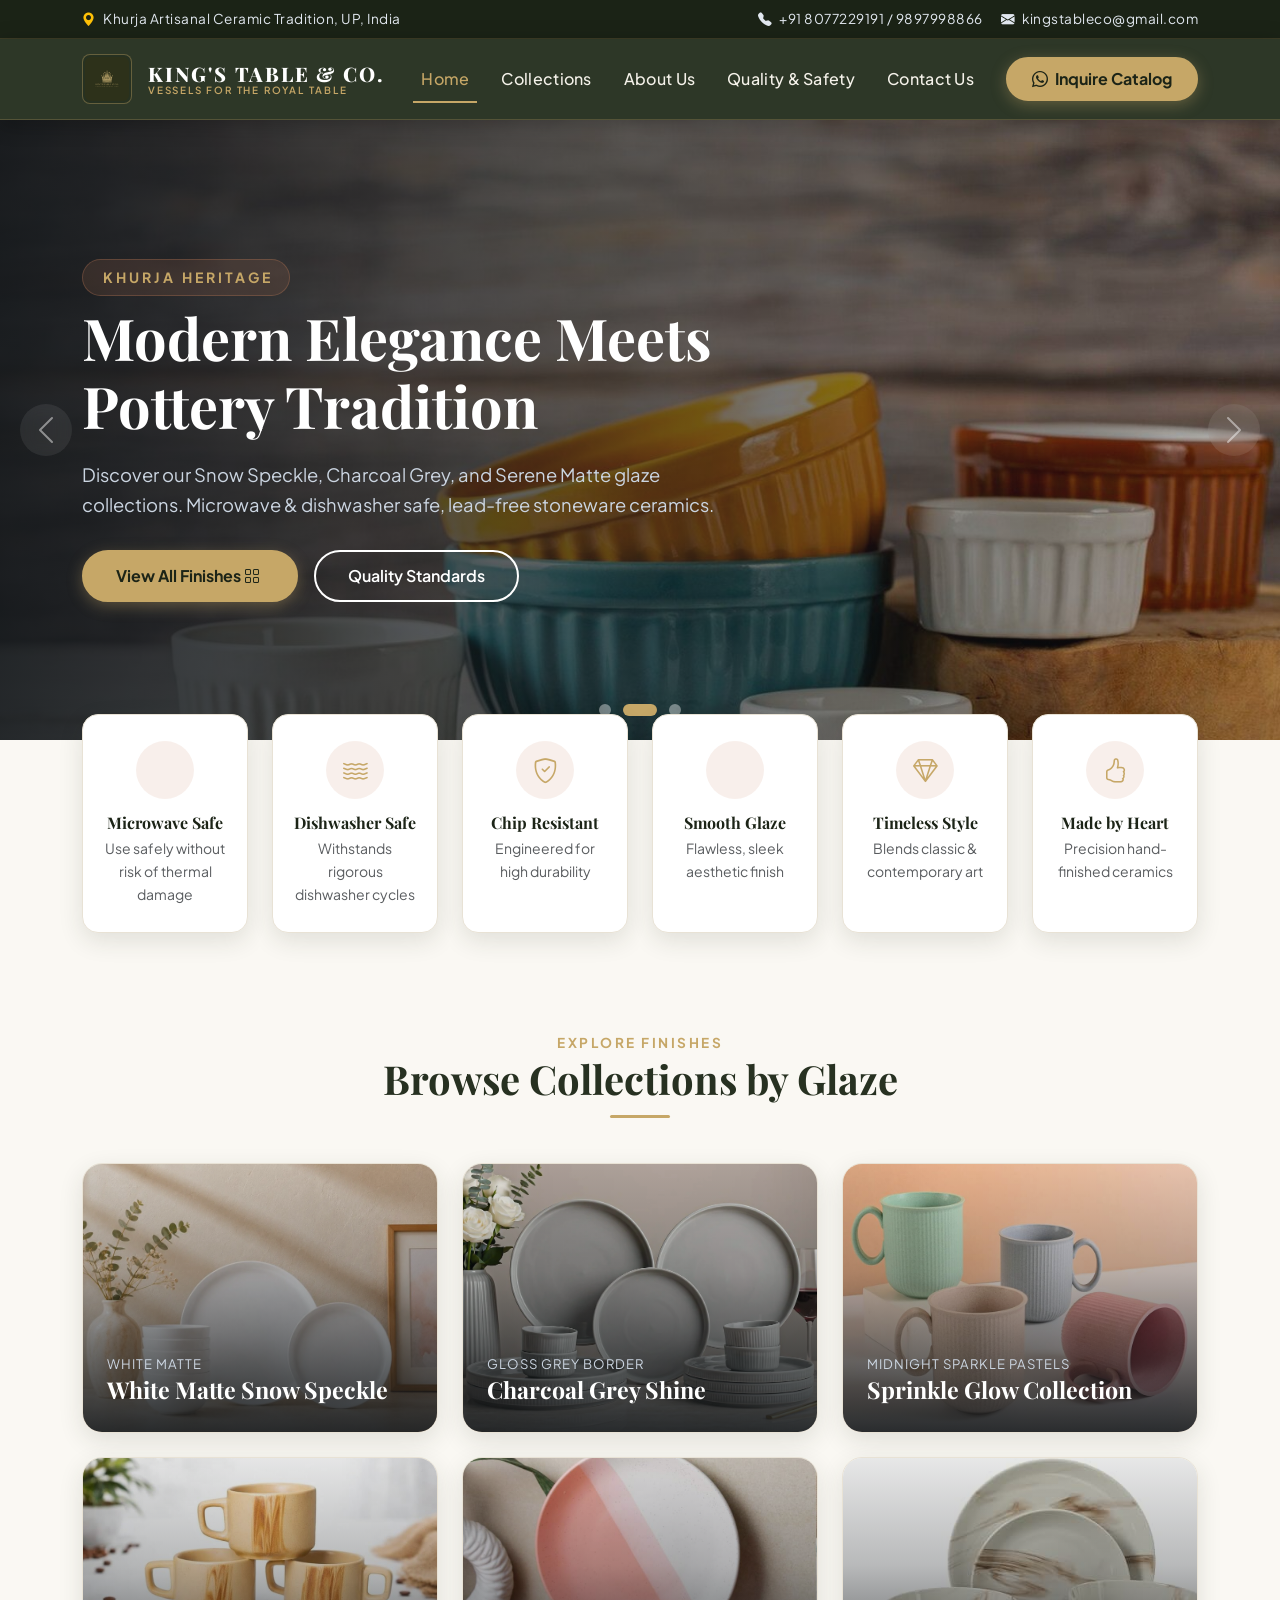
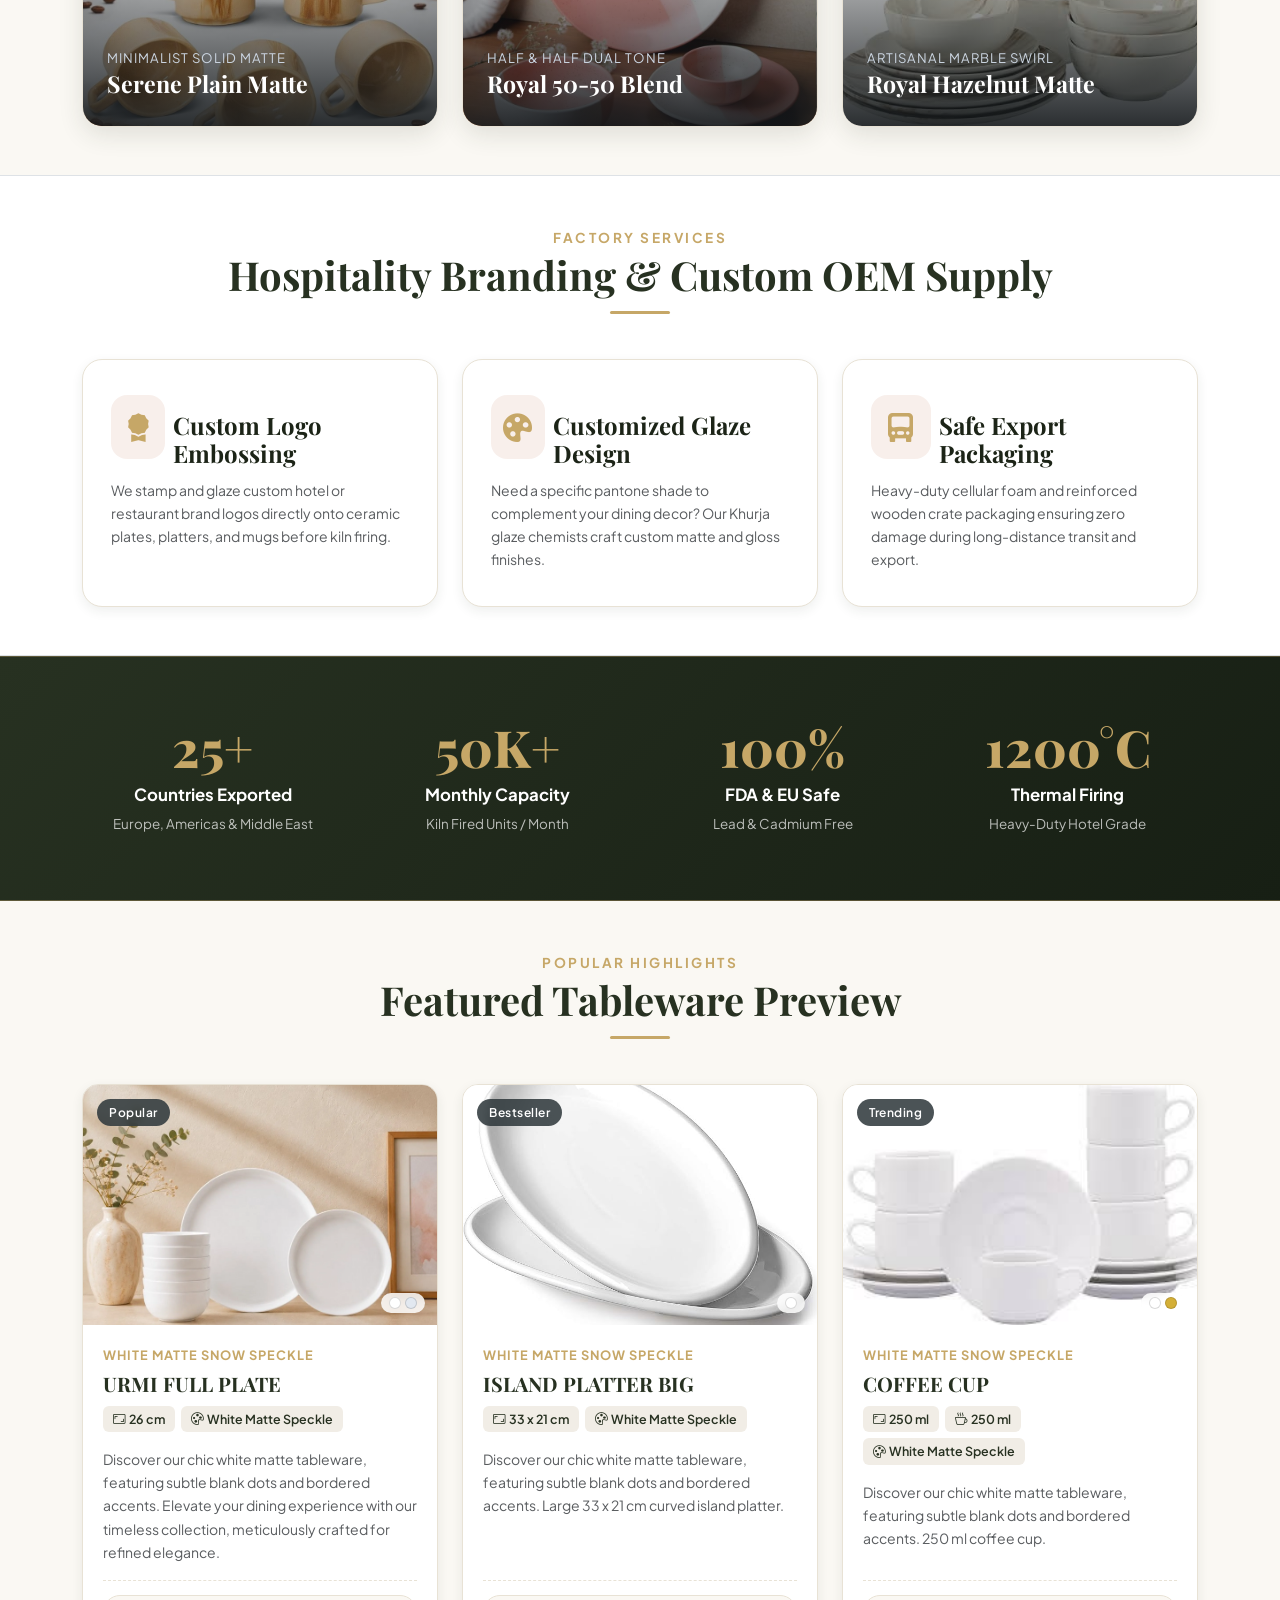
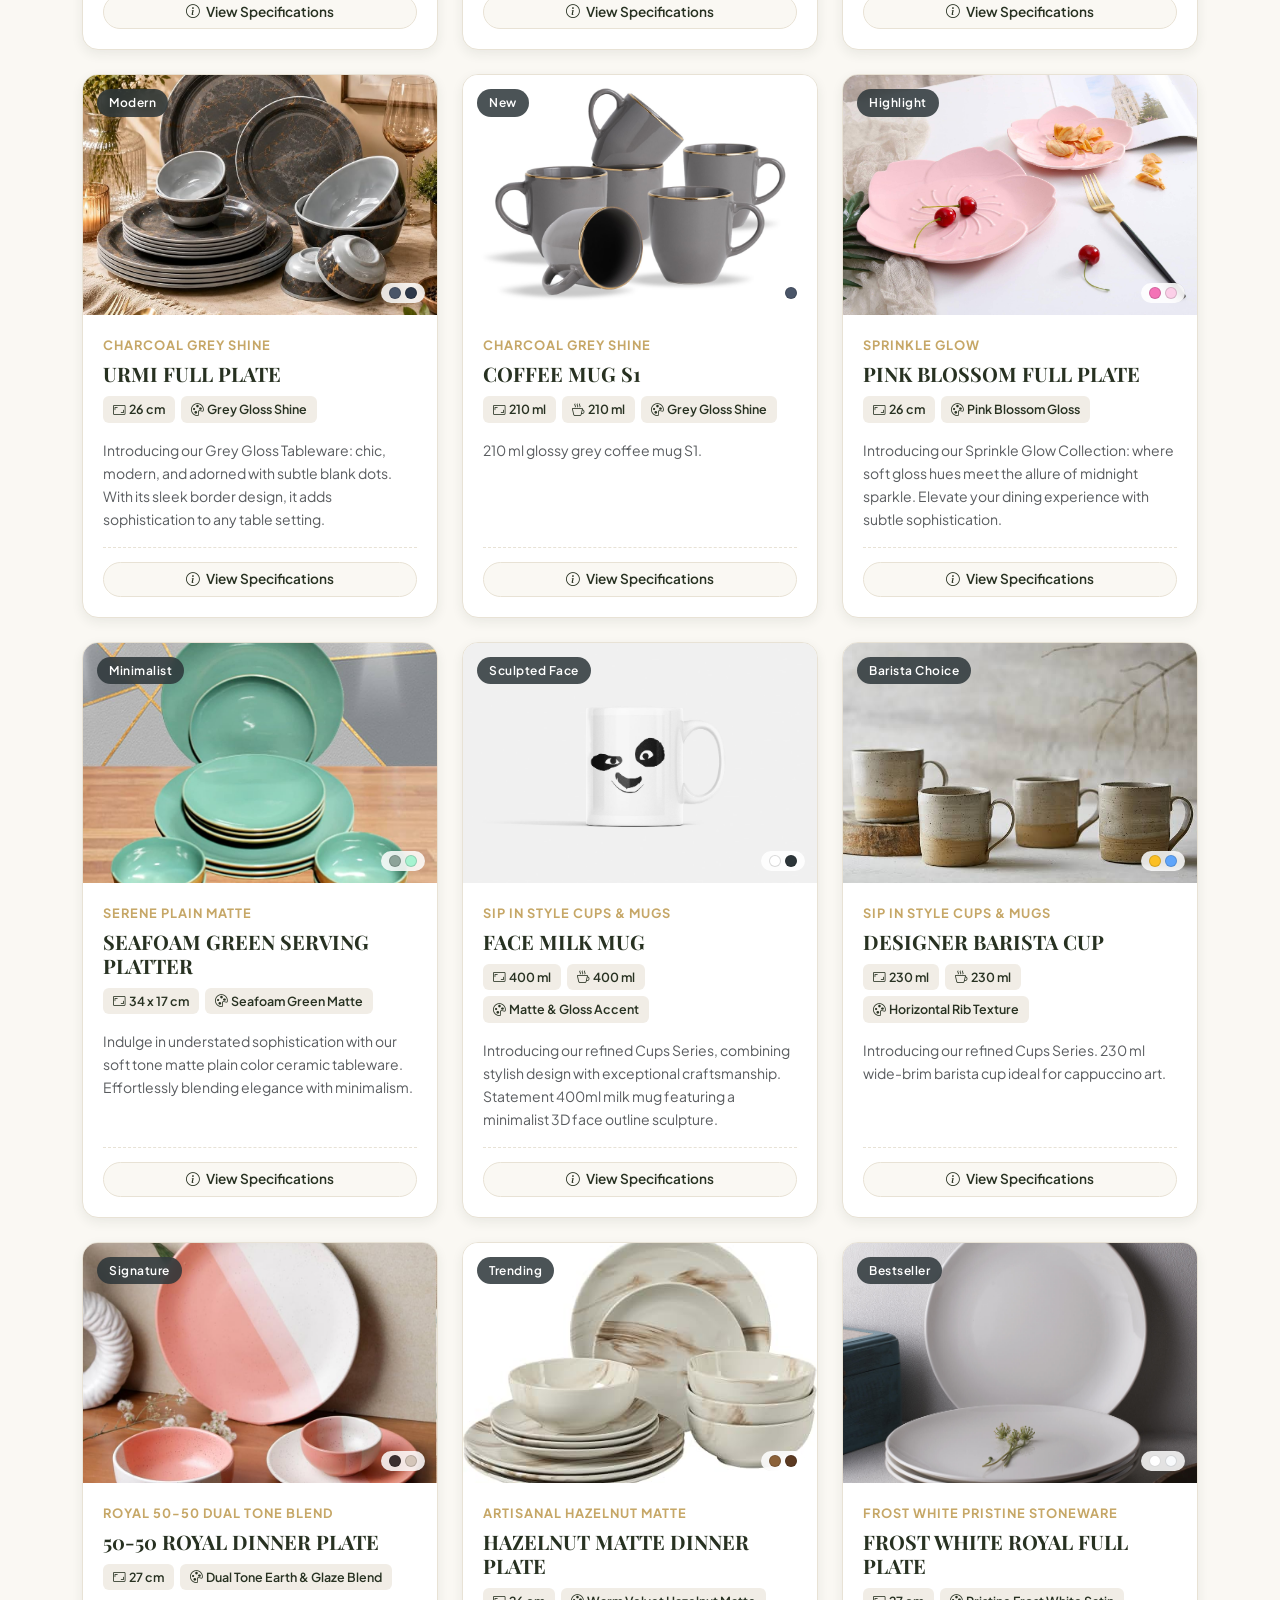
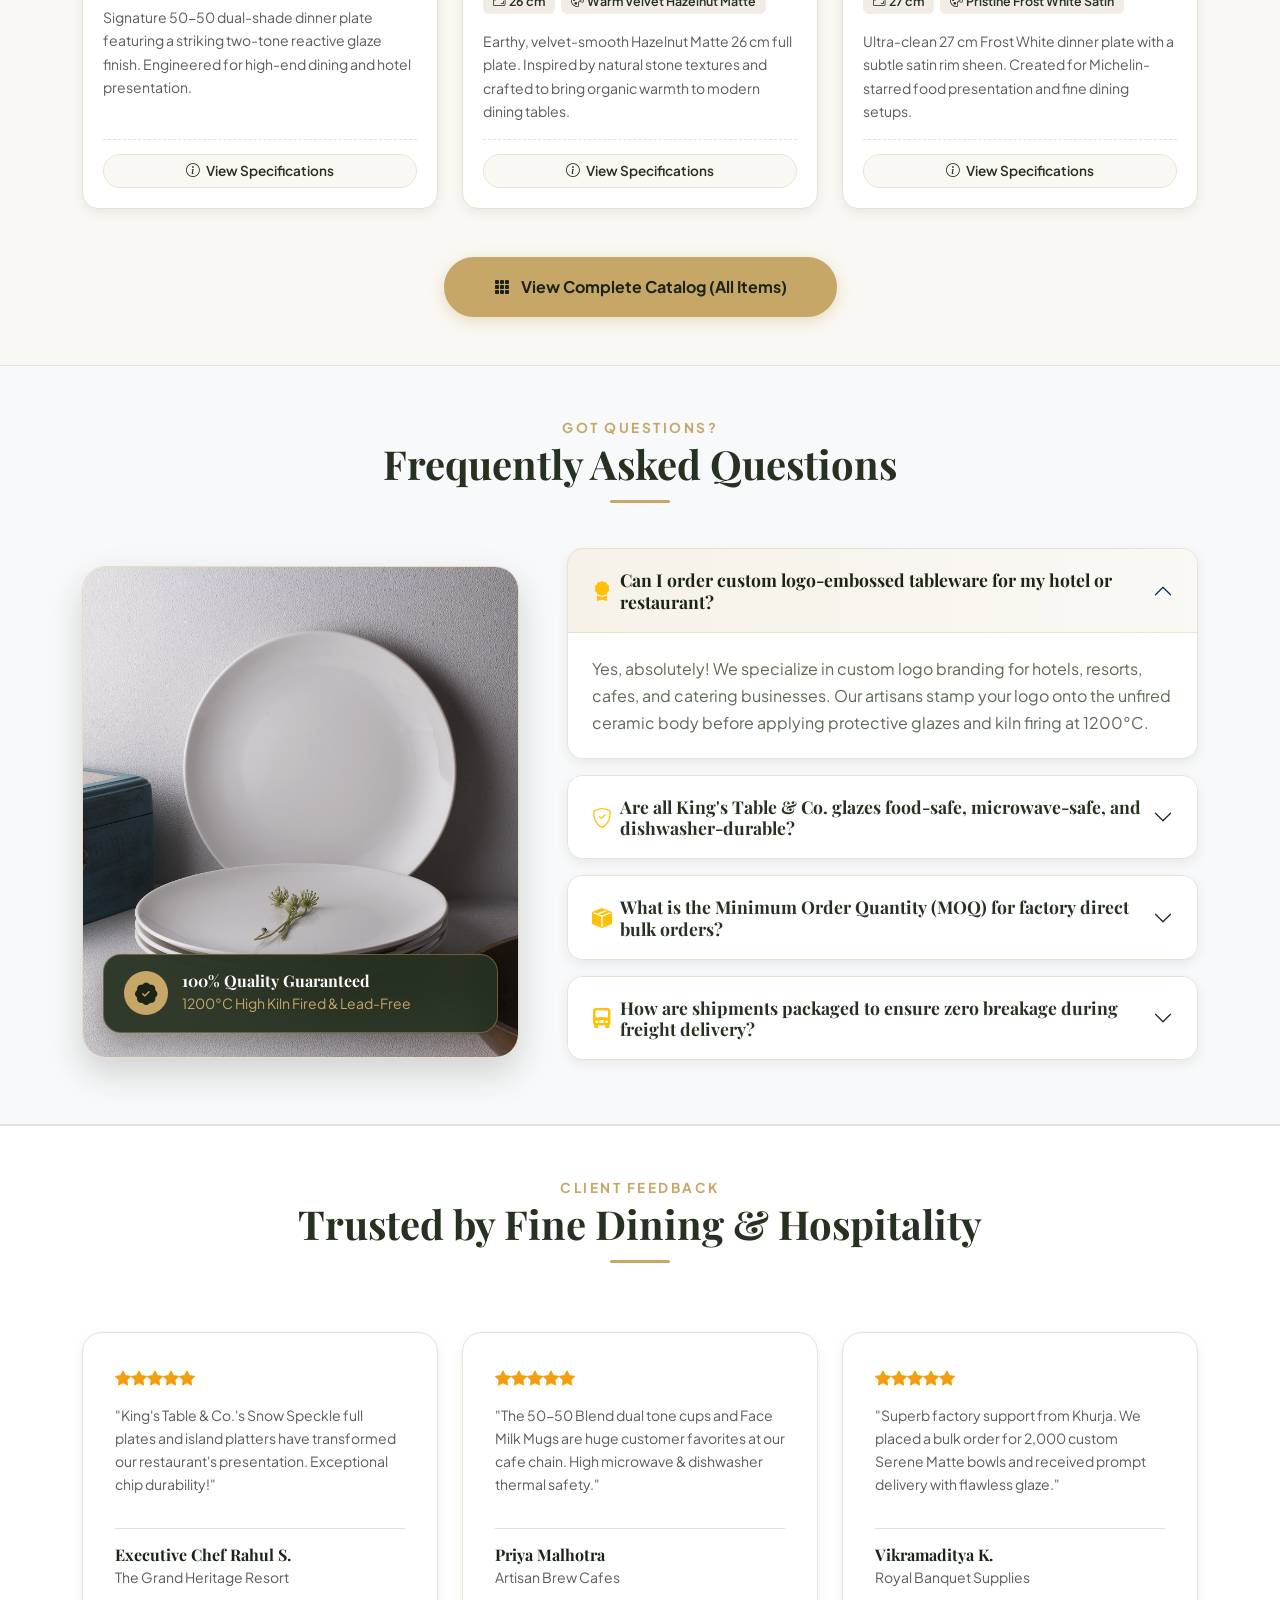
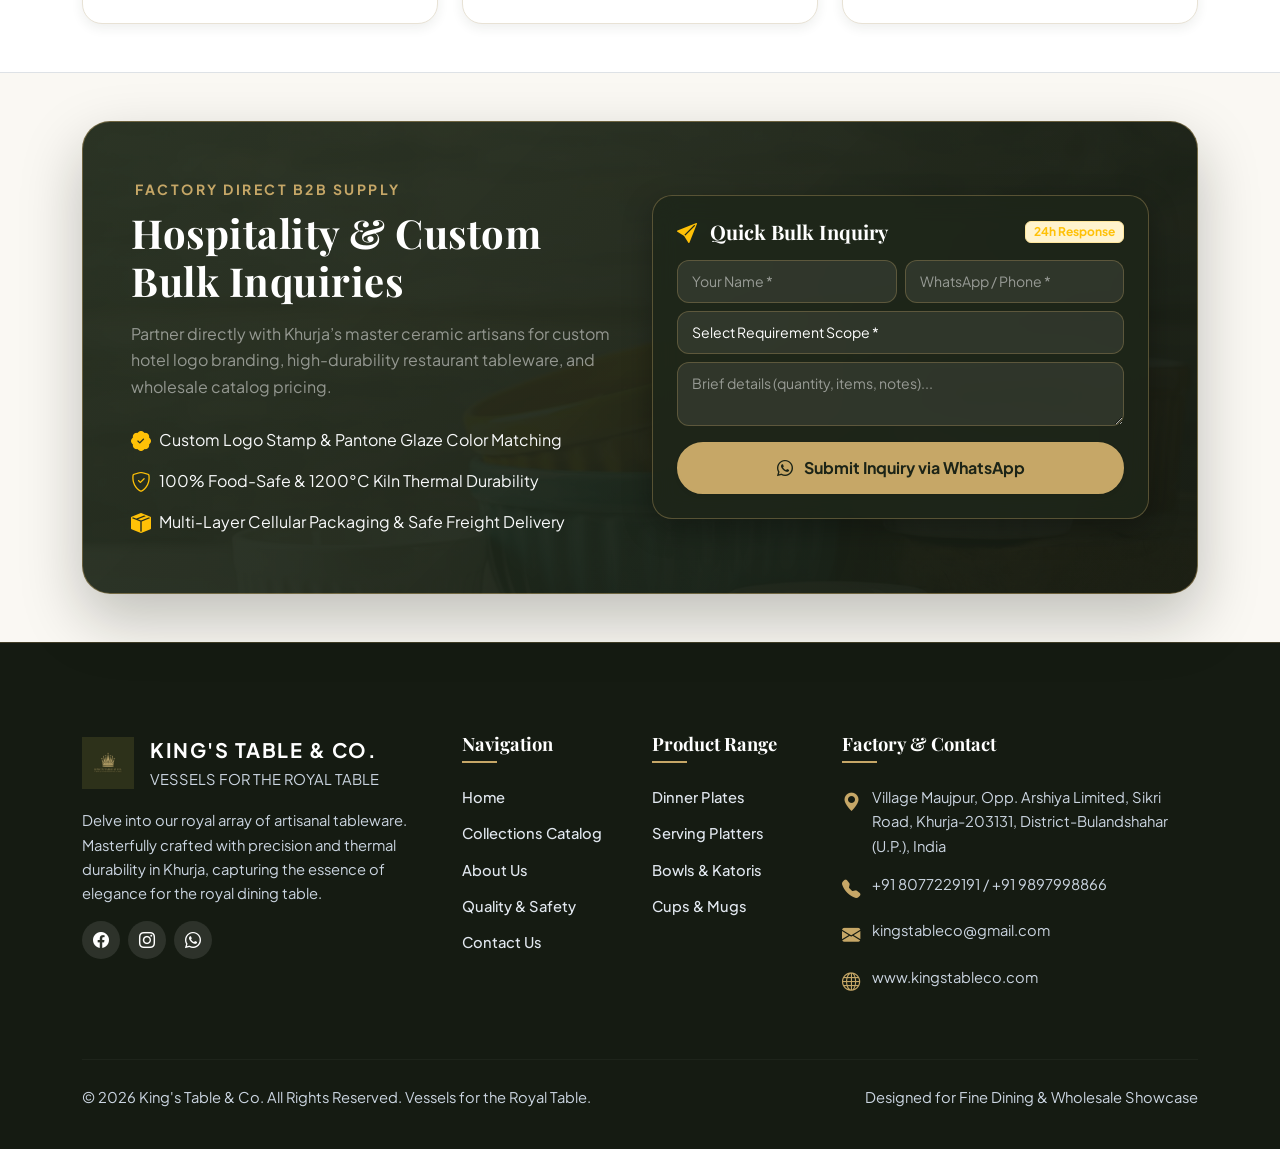
==== index.html @ 00aa9959 "Initial commit" ====
<!doctype html>
<html lang="en">
  <head>
    <meta charset="UTF-8" />
    <meta name="viewport" content="width=device-width, initial-scale=1.0" />
    <title>
      King's Table & Co. | Vessels for the Royal Table - Artisanal Ceramic
      Tableware
    </title>
    <meta
      name="description"
      content="Discover King's Table & Co.'s exquisite array of royal ceramic tableware, platters, bowls, cups, and mugs. Vessels for the Royal Table. Handcrafted in Khurja."
    />

    <!-- Google Fonts -->
    <link rel="preconnect" href="https://fonts.googleapis.com" />
    <link rel="preconnect" href="https://fonts.gstatic.com" crossorigin />
    <link
      href="https://fonts.googleapis.com/css2?family=Playfair+Display:ital,wght@0,500;0,700;0,800;1,400&family=Plus+Jakarta+Sans:wght@400;500;600;700&display=swap"
      rel="stylesheet"
    />

    <!-- Bootstrap 5 CSS & Icons -->
    <link
      href="https://cdn.jsdelivr.net/npm/bootstrap@5.3.2/dist/css/bootstrap.min.css"
      rel="stylesheet"
    />
    <link
      rel="stylesheet"
      href="https://cdn.jsdelivr.net/npm/bootstrap-icons@1.11.1/font/bootstrap-icons.css"
    />

    <!-- Custom Stylesheet -->
    <link rel="stylesheet" href="styles.css" />
  </head>
  <body>
    <!-- Top Announcement Bar -->
    <div class="top-bar d-none d-md-block">
      <div class="container d-flex justify-content-between align-items-center">
        <div>
          <i class="bi bi-geo-alt-fill text-warning me-1"></i> Khurja Artisanal
          Ceramic Tradition, UP, India
        </div>
        <div>
          <span class="me-3"
            ><i class="bi bi-telephone-fill me-1"></i> +91 8077229191 /
            9897998866</span
          >
          <span
            ><i class="bi bi-envelope-fill me-1"></i>
            kingstableco@gmail.com</span
          >
        </div>
      </div>
    </div>

    <!-- Main Navigation Bar -->
    <nav class="navbar navbar-expand-lg sticky-top">
      <div class="container">
        <a
          class="navbar-brand d-flex align-items-center gap-3"
          href="index.html"
        >
          <div class="logo-img-wrapper">
            <img
              src="img/kings_table_logo.jpg"
              alt="King's Table & Co. Logo"
              class="logo-img"
            />
          </div>
          <div class="brand-title-group">
            <span class="brand-text">KING'S TABLE & CO.</span>
            <span class="brand-tagline">VESSELS FOR THE ROYAL TABLE</span>
          </div>
        </a>
        <button
          class="navbar-toggler navbar-dark"
          type="button"
          data-bs-toggle="collapse"
          data-bs-target="#navbarNav"
        >
          <span class="navbar-toggler-icon"></span>
        </button>
        <div class="collapse navbar-collapse" id="navbarNav">
          <ul class="navbar-nav ms-auto align-items-center">
            <li class="nav-item">
              <a class="nav-link active" href="index.html">Home</a>
            </li>
            <li class="nav-item">
              <a class="nav-link" href="collections.html">Collections</a>
            </li>
            <li class="nav-item">
              <a class="nav-link" href="about.html">About Us</a>
            </li>
            <li class="nav-item">
              <a class="nav-link" href="quality.html">Quality & Safety</a>
            </li>
            <li class="nav-item">
              <a class="nav-link" href="contact.html">Contact Us</a>
            </li>
            <li class="nav-item ms-lg-3 mt-2 mt-lg-0">
              <a
                href="https://wa.me/918077229191?text=Hello%20King%27s%20Table%20%26%20Co.%2C%20I%20would%20like%20to%20request%20the%20royal%20tableware%20catalog."
                target="_blank"
                class="btn btn-primary-custom py-2 px-4 fs-6"
              >
                <i class="bi bi-whatsapp me-1"></i> Inquire Catalog
              </a>
            </li>
          </ul>
        </div>
      </div>
    </nav>

    <!-- Hero Image Carousel Slider -->
    <section class="hero-slider-section">
      <div
        id="heroCarousel"
        class="carousel slide carousel-fade"
        data-bs-ride="carousel"
        data-bs-interval="4000"
      >
        <!-- Slide Indicators -->
        <div class="carousel-indicators mb-4">
          <button
            type="button"
            data-bs-target="#heroCarousel"
            data-bs-slide-to="0"
            class="active"
            aria-current="true"
            aria-label="Slide 1"
          ></button>
          <button
            type="button"
            data-bs-target="#heroCarousel"
            data-bs-slide-to="1"
            aria-label="Slide 2"
          ></button>
          <button
            type="button"
            data-bs-target="#heroCarousel"
            data-bs-slide-to="2"
            aria-label="Slide 3"
          ></button>
        </div>

        <div class="carousel-inner">
          <!-- Slide 1 -->
          <div class="carousel-item active">
            <div
              class="hero-slide-item"
              style="background-image: url('img/banner1.jpeg');"
            >
              <div class="hero-slide-overlay"></div>
              <div class="container">
                <div class="hero-slide-content">
                  <span class="hero-subtitle mb-2 d-inline-block"
                    ><i class="bi bi-crown me-1"></i> Vessels For The Royal
                    Table</span
                  >
                  <h1 class="hero-title">
                    Artisanal Tableware Fired to Royal Perfection
                  </h1>
                  <p class="hero-desc">
                    At King's Table & Co., we infuse grace and regal grandeur
                    into every dining experience. Meticulously handcrafted in
                    Khurja with precision thermal durability.
                  </p>
                  <div class="d-flex flex-wrap gap-3">
                    <a href="collections.html" class="btn btn-primary-custom"
                      >Explore Full Catalog
                      <i class="bi bi-arrow-right ms-1"></i
                    ></a>
                    <a href="about.html" class="btn btn-outline-custom"
                      >Our Story</a
                    >
                  </div>
                </div>
              </div>
            </div>
          </div>

          <!-- Slide 2 -->
          <div class="carousel-item">
            <div
              class="hero-slide-item"
              style="background-image: url('img/banner2.jpeg');"
            >
              <div class="hero-slide-overlay"></div>
              <div class="container">
                <div class="hero-slide-content">
                  <span class="hero-subtitle mb-2 d-inline-block"
                    ><i class="bi bi-sparkles me-1"></i> Khurja Heritage</span
                  >
                  <h1 class="hero-title">
                    Modern Elegance Meets Pottery Tradition
                  </h1>
                  <p class="hero-desc">
                    Discover our Snow Speckle, Charcoal Grey, and Serene Matte
                    glaze collections. Microwave & dishwasher safe, lead-free
                    stoneware ceramics.
                  </p>
                  <div class="d-flex flex-wrap gap-3">
                    <a href="collections.html" class="btn btn-primary-custom"
                      >View All Finishes <i class="bi bi-grid me-1"></i
                    ></a>
                    <a href="quality.html" class="btn btn-outline-custom"
                      >Quality Standards</a
                    >
                  </div>
                </div>
              </div>
            </div>
          </div>

          <!-- Slide 3 -->
          <div class="carousel-item">
            <div
              class="hero-slide-item"
              style="background-image: url('img/banner3.jpeg');"
            >
              <div class="hero-slide-overlay"></div>
              <div class="container">
                <div class="hero-slide-content">
                  <span class="hero-subtitle mb-2 d-inline-block"
                    ><i class="bi bi-building me-1"></i> Hospitality &
                    Wholesale</span
                  >
                  <h1 class="hero-title">
                    Custom Ceramic Supply for Hotels & Dining
                  </h1>
                  <p class="hero-desc">
                    Direct factory supply for luxury hotels, restaurants, cafes,
                    and wholesale distributors. Custom colors and high chip
                    resistance guaranteed.
                  </p>
                  <div class="d-flex flex-wrap gap-3">
                    <a href="contact.html" class="btn btn-primary-custom"
                      >Bulk Orders Inquiry
                      <i class="bi bi-envelope-fill me-1"></i
                    ></a>
                    <a
                      href="https://wa.me/918077229191"
                      target="_blank"
                      class="btn btn-outline-custom"
                      ><i class="bi bi-whatsapp me-1"></i> WhatsApp Sales</a
                    >
                  </div>
                </div>
              </div>
            </div>
          </div>
        </div>

        <!-- Controls -->
        <button
          class="carousel-control-prev"
          type="button"
          data-bs-target="#heroCarousel"
          data-bs-slide="prev"
        >
          <span class="carousel-control-prev-icon" aria-hidden="true"></span>
          <span class="visually-hidden">Previous</span>
        </button>
        <button
          class="carousel-control-next"
          type="button"
          data-bs-target="#heroCarousel"
          data-bs-slide="next"
        >
          <span class="carousel-control-next-icon" aria-hidden="true"></span>
          <span class="visually-hidden">Next</span>
        </button>
      </div>
    </section>

    <!-- Features & Quality Badges -->
    <section class="features-section">
      <div class="container">
        <div class="row g-4">
          <div class="col-md-4 col-lg-2">
            <div class="feature-card">
              <div class="feature-icon"><i class="bi bi-microwave"></i></div>
              <h6 class="fw-bold mb-1">Microwave Safe</h6>
              <p class="small text-muted mb-0">
                Use safely without risk of thermal damage
              </p>
            </div>
          </div>
          <div class="col-md-4 col-lg-2">
            <div class="feature-card">
              <div class="feature-icon"><i class="bi bi-water"></i></div>
              <h6 class="fw-bold mb-1">Dishwasher Safe</h6>
              <p class="small text-muted mb-0">
                Withstands rigorous dishwasher cycles
              </p>
            </div>
          </div>
          <div class="col-md-4 col-lg-2">
            <div class="feature-card">
              <div class="feature-icon"><i class="bi bi-shield-check"></i></div>
              <h6 class="fw-bold mb-1">Chip Resistant</h6>
              <p class="small text-muted mb-0">
                Engineered for high durability
              </p>
            </div>
          </div>
          <div class="col-md-4 col-lg-2">
            <div class="feature-card">
              <div class="feature-icon"><i class="bi bi-sparkles"></i></div>
              <h6 class="fw-bold mb-1">Smooth Glaze</h6>
              <p class="small text-muted mb-0">
                Flawless, sleek aesthetic finish
              </p>
            </div>
          </div>
          <div class="col-md-4 col-lg-2">
            <div class="feature-card">
              <div class="feature-icon"><i class="bi bi-gem"></i></div>
              <h6 class="fw-bold mb-1">Timeless Style</h6>
              <p class="small text-muted mb-0">
                Blends classic & contemporary art
              </p>
            </div>
          </div>
          <div class="col-md-4 col-lg-2">
            <div class="feature-card">
              <div class="feature-icon">
                <i class="bi bi-hand-thumbs-up"></i>
              </div>
              <h6 class="fw-bold mb-1">Made by Heart</h6>
              <p class="small text-muted mb-0">
                Precision hand-finished ceramics
              </p>
            </div>
          </div>
        </div>
      </div>
    </section>

    <!-- Browse Collections by Finish (Visual Tile Cards Grid) -->
    <section class="py-5 mt-5">
      <div class="container">
        <div class="section-title-wrap">
          <span class="section-tag">Explore Finishes</span>
          <h2 class="section-title">Browse Collections by Glaze</h2>
          <div class="divider-line"></div>
        </div>

        <div class="row g-4">
          <!-- Tile 1 -->
          <div class="col-md-6 col-lg-4">
            <a href="collections.html" class="category-tile-card">
              <img src="./img/white matte.webp" alt="Snow Speckle" />
              <div class="category-tile-overlay"></div>
              <div class="category-tile-content">
                <span class="category-tile-subtitle">white matte</span>
                <h3 class="category-tile-title">White Matte Snow Speckle</h3>
              </div>
            </a>
          </div>

          <!-- Tile 2 -->
          <div class="col-md-6 col-lg-4">
            <a href="collections.html" class="category-tile-card">
              <img src="./img/GreyGlossTableware.webp" alt="Charcoal Grey" />
              <div class="category-tile-overlay"></div>
              <div class="category-tile-content">
                <span class="category-tile-subtitle">Gloss Grey Border</span>
                <h3 class="category-tile-title">Charcoal Grey Shine</h3>
              </div>
            </a>
          </div>

          <!-- Tile 3 -->
          <div class="col-md-6 col-lg-4">
            <a href="collections.html" class="category-tile-card">
              <img src="./img/SprinkleGlowCollection.jpg" alt="Sprinkle Glow" />
              <div class="category-tile-overlay"></div>
              <div class="category-tile-content">
                <span class="category-tile-subtitle"
                  >Midnight Sparkle Pastels</span
                >
                <h3 class="category-tile-title">Sprinkle Glow Collection</h3>
              </div>
            </a>
          </div>

          <!-- Tile 4 -->
          <div class="col-md-6 col-lg-4">
            <a href="collections.html" class="category-tile-card">
              <img src="./img/PLAINMATTE.jpg" alt="Serene Plain Matte" />
              <div class="category-tile-overlay"></div>
              <div class="category-tile-content">
                <span class="category-tile-subtitle"
                  >Minimalist Solid Matte</span
                >
                <h3 class="category-tile-title">Serene Plain Matte</h3>
              </div>
            </a>
          </div>

          <!-- Tile 5 -->
          <div class="col-md-6 col-lg-4">
            <a href="collections.html" class="category-tile-card">
              <img src="./img/50-50.jpg" alt="50-50 Blend" />
              <div class="category-tile-overlay"></div>
              <div class="category-tile-content">
                <span class="category-tile-subtitle"
                  >Half & Half Dual Tone</span
                >
                <h3 class="category-tile-title">Royal 50-50 Blend</h3>
              </div>
            </a>
          </div>

          <!-- Tile 6 -->
          <div class="col-md-6 col-lg-4">
            <a href="collections.html" class="category-tile-card">
              <img src="./img/HAZAL.jpg" alt="Hazelnut Matte" />
              <div class="category-tile-overlay"></div>
              <div class="category-tile-content">
                <span class="category-tile-subtitle"
                  >Artisanal Marble Swirl</span
                >
                <h3 class="category-tile-title">Royal Hazelnut Matte</h3>
              </div>
            </a>
          </div>
        </div>
      </div>
    </section>

    <!-- NEW HOMEPAGE SECTION 1: Hospitality Branding & Custom OEM Services -->
    <section class="py-5 bg-white border-top border-bottom">
      <div class="container">
        <div class="section-title-wrap">
          <span class="section-tag">Factory Services</span>
          <h2 class="section-title">
            Hospitality Branding & Custom OEM Supply
          </h2>
          <div class="divider-line"></div>
        </div>

        <div class="row g-4">
          <div class="col-md-4">
            <div class="oem-card">
              <div class="d-flex  gap-2">
                <div class="oem-icon-wrap">
                  <i class="bi bi-award-fill"></i>
                </div>
                <div><h4 class="fw-bold mt-3">Custom Logo Embossing</h4></div>
              </div>
              <div>
                <p class="text-muted small mb-0">
                  We stamp and glaze custom hotel or restaurant brand logos
                  directly onto ceramic plates, platters, and mugs before kiln
                  firing.
                </p>
              </div>
            </div>
          </div>

          <div class="col-md-4">
            <div class="oem-card">
              <div class=" d-flex  gap-2">
                <div class="oem-icon-wrap">
                  <i class="bi bi-palette-fill"></i>
                </div>
                <div>
                  <h4 class="fw-bold mt-3">Customized Glaze Design</h4>
                </div>
              </div>

              <div>
                <p class="text-muted small mb-0">
                  Need a specific pantone shade to complement your dining decor?
                  Our Khurja glaze chemists craft custom matte and gloss
                  finishes.
                </p>
              </div>
            </div>
          </div>

          <div class="col-md-4">
            <div class="oem-card">
              <div class="d-flex  gap-2">
<div class="oem-icon-wrap">
                <i class="bi bi-truck-front-fill"></i>
              </div>
              <div>
<h4 class="fw-bold mt-3">Safe Export Packaging</h4>
              </div>
              </div>
              
              
              <div>
                <p class="text-muted small mb-0">
                Heavy-duty cellular foam and reinforced wooden crate packaging
                ensuring zero damage during long-distance transit and export.
              </p>
              </div>
            </div>
          </div>
        </div>
      </div>
    </section>

    <!-- Brand Stats Counter Strip -->
     <section class="global-stats-strip">
    <div class="container">
      <div class="row g-4">
        <div class="col-6 col-md-3">
          <div class="stat-item-box">
            <div class="stat-number">25+</div>
            <div class="stat-title">Countries Exported</div>
            <p class="stat-desc">Europe, Americas & Middle East</p>
          </div>
        </div>
        <div class="col-6 col-md-3">
          <div class="stat-item-box">
            <div class="stat-number">50K+</div>
            <div class="stat-title">Monthly Capacity</div>
            <p class="stat-desc">Kiln Fired Units / Month</p>
          </div>
        </div>
        <div class="col-6 col-md-3">
          <div class="stat-item-box">
            <div class="stat-number">100%</div>
            <div class="stat-title">FDA & EU Safe</div>
            <p class="stat-desc">Lead & Cadmium Free</p>
          </div>
        </div>
        <div class="col-6 col-md-3">
          <div class="stat-item-box">
            <div class="stat-number">1200°C</div>
            <div class="stat-title">Thermal Firing</div>
            <p class="stat-desc">Heavy-Duty Hotel Grade</p>
          </div>
        </div>
      </div>
    </div>
  </section>

    <!-- Featured Products Section -->
    <section class="py-5">
      <div class="container">
        <div class="section-title-wrap">
          <span class="section-tag">Popular Highlights</span>
          <h2 class="section-title">Featured Tableware Preview</h2>
          <div class="divider-line"></div>
        </div>

        <!-- Featured Product Grid Container -->
        <div class="row" id="featured-grid">
          <!-- JS populates 6 featured products -->
        </div>

        <div class="text-center mt-4">
          <a href="collections.html" class="btn btn-primary-custom px-5 py-3">
            <i class="bi bi-grid-3x3-gap-fill me-2"></i> View Complete Catalog
            (All Items)
          </a>
        </div>
      </div>
    </section>

    <!-- NEW HOMEPAGE SECTION 2: Frequently Asked Questions (FAQ Accordion) -->
    <section class="py-5 bg-light border-top border-bottom">
      <div class="container">
        <div class="section-title-wrap">
          <span class="section-tag">Got Questions?</span>
          <h2 class="section-title">Frequently Asked Questions</h2>
          <div class="divider-line"></div>
        </div>

        <div class="row g-5 align-items-center">
          <!-- Left Column: Professional Image Showcase Box -->
          <div class="col-lg-5">
            <div class="faq-img-showcase-box">
              <img
                src="./img/URMIFULLPLATE white snow.jpg"
                alt="King's Table & Co. Royal Ceramic Craftsmanship"
                class="faq-img-main"
              />
              <div class="faq-floating-badge">
                <div class="faq-badge-icon">
                  <i class="bi bi-patch-check-fill"></i>
                </div>
                <div>
                  <h6 class="fw-bold mb-0">100% Quality Guaranteed</h6>
                  <small style="color: #c6a767">1200°C High Kiln Fired & Lead-Free</small>
                </div>
              </div>
            </div>
          </div>

          <!-- Right Column: Interactive Accordions -->
          <div class="col-lg-7">
            <div class="accordion accordion-custom" id="faqAccordion">
              <div class="accordion-item">
                <h2 class="accordion-header" id="faqHeadingOne">
                  <button
                    class="accordion-button"
                    type="button"
                    data-bs-toggle="collapse"
                    data-bs-target="#faqCollapseOne"
                    aria-expanded="true"
                    aria-controls="faqCollapseOne"
                  >
                    <i class="bi bi-award-fill text-warning me-2 fs-5"></i>
                    Can I order custom logo-embossed tableware for my hotel or restaurant?
                  </button>
                </h2>
                <div
                  id="faqCollapseOne"
                  class="accordion-collapse collapse show"
                  aria-labelledby="faqHeadingOne"
                  data-bs-parent="#faqAccordion"
                >
                  <div class="accordion-body">
                    Yes, absolutely! We specialize in custom logo branding for
                    hotels, resorts, cafes, and catering businesses. Our
                    artisans stamp your logo onto the unfired ceramic body
                    before applying protective glazes and kiln firing at 1200°C.
                  </div>
                </div>
              </div>

              <div class="accordion-item">
                <h2 class="accordion-header" id="faqHeadingTwo">
                  <button
                    class="accordion-button collapsed"
                    type="button"
                    data-bs-toggle="collapse"
                    data-bs-target="#faqCollapseTwo"
                    aria-expanded="false"
                    aria-controls="faqCollapseTwo"
                  >
                    <i class="bi bi-shield-check text-warning me-2 fs-5"></i>
                    Are all King's Table & Co. glazes food-safe, microwave-safe, and dishwasher-durable?
                  </button>
                </h2>
                <div
                  id="faqCollapseTwo"
                  class="accordion-collapse collapse"
                  aria-labelledby="faqHeadingTwo"
                  data-bs-parent="#faqAccordion"
                >
                  <div class="accordion-body">
                    Yes. Every King's Table & Co. item is 100% Lead-Free and
                    Cadmium-Free. Fired at extreme temperatures, our products
                    withstand repeated commercial dishwasher cycles and
                    microwave heating without glaze cracking or thermal shock.
                  </div>
                </div>
              </div>

              <div class="accordion-item">
                <h2 class="accordion-header" id="faqHeadingThree">
                  <button
                    class="accordion-button collapsed"
                    type="button"
                    data-bs-toggle="collapse"
                    data-bs-target="#faqCollapseThree"
                    aria-expanded="false"
                    aria-controls="faqCollapseThree"
                  >
                    <i class="bi bi-box-seam-fill text-warning me-2 fs-5"></i>
                    What is the Minimum Order Quantity (MOQ) for factory direct bulk orders?
                  </button>
                </h2>
                <div
                  id="faqCollapseThree"
                  class="accordion-collapse collapse"
                  aria-labelledby="faqHeadingThree"
                  data-bs-parent="#faqAccordion"
                >
                  <div class="accordion-body">
                    For catalog items, our flexible MOQ starts at 50 pieces per
                    design. For custom glaze developments or bespoke logo
                    embossing, the MOQ is 200 pieces. Contact our sales team via
                    WhatsApp for custom sample inquiries.
                  </div>
                </div>
              </div>

              <div class="accordion-item">
                <h2 class="accordion-header" id="faqHeadingFour">
                  <button
                    class="accordion-button collapsed"
                    type="button"
                    data-bs-toggle="collapse"
                    data-bs-target="#faqCollapseFour"
                    aria-expanded="false"
                    aria-controls="faqCollapseFour"
                  >
                    <i class="bi bi-truck-front-fill text-warning me-2 fs-5"></i>
                    How are shipments packaged to ensure zero breakage during freight delivery?
                  </button>
                </h2>
                <div
                  id="faqCollapseFour"
                  class="accordion-collapse collapse"
                  aria-labelledby="faqHeadingFour"
                  data-bs-parent="#faqAccordion"
                >
                  <div class="accordion-body">
                    We use multi-layer cellular bubble wrap, individual
                    cardboard inner boxes, and reinforced wooden export crates
                    to guarantee safe transport across India and international
                    destinations from our Khurja factory.
                  </div>
                </div>
              </div>
            </div>
          </div>
        </div>
      </div>
    </section>

    <!-- Testimonials & Client Trust Section -->
    <section class="bg-white py-5 border-top border-bottom">
      <div class="container">
        <div class="section-title-wrap">
          <span class="section-tag">Client Feedback</span>
          <h2 class="section-title">Trusted by Fine Dining & Hospitality</h2>
          <div class="divider-line"></div>
        </div>

        <div class="row g-4 mt-2">
          <div class="col-md-4">
            <div class="testimonial-card">
              <div>
                <div class="star-rating">
                  <i class="bi bi-star-fill"></i><i class="bi bi-star-fill"></i
                  ><i class="bi bi-star-fill"></i><i class="bi bi-star-fill"></i
                  ><i class="bi bi-star-fill"></i>
                </div>
                <p class="text-muted small italic">
                  "King's Table & Co.'s Snow Speckle full plates and island
                  platters have transformed our restaurant's presentation.
                  Exceptional chip durability!"
                </p>
              </div>
              <div class="border-top pt-3 mt-3">
                <h6 class="fw-bold mb-0">Executive Chef Rahul S.</h6>
                <small class="text-muted">The Grand Heritage Resort</small>
              </div>
            </div>
          </div>

          <div class="col-md-4">
            <div class="testimonial-card">
              <div>
                <div class="star-rating">
                  <i class="bi bi-star-fill"></i><i class="bi bi-star-fill"></i
                  ><i class="bi bi-star-fill"></i><i class="bi bi-star-fill"></i
                  ><i class="bi bi-star-fill"></i>
                </div>
                <p class="text-muted small italic">
                  "The 50-50 Blend dual tone cups and Face Milk Mugs are huge
                  customer favorites at our cafe chain. High microwave &
                  dishwasher thermal safety."
                </p>
              </div>
              <div class="border-top pt-3 mt-3">
                <h6 class="fw-bold mb-0">Priya Malhotra</h6>
                <small class="text-muted">Artisan Brew Cafes</small>
              </div>
            </div>
          </div>

          <div class="col-md-4">
            <div class="testimonial-card">
              <div>
                <div class="star-rating">
                  <i class="bi bi-star-fill"></i><i class="bi bi-star-fill"></i
                  ><i class="bi bi-star-fill"></i><i class="bi bi-star-fill"></i
                  ><i class="bi bi-star-fill"></i>
                </div>
                <p class="text-muted small italic">
                  "Superb factory support from Khurja. We placed a bulk order
                  for 2,000 custom Serene Matte bowls and received prompt
                  delivery with flawless glaze."
                </p>
              </div>
              <div class="border-top pt-3 mt-3">
                <h6 class="fw-bold mb-0">Vikramaditya K.</h6>
                <small class="text-muted">Royal Banquet Supplies</small>
              </div>
            </div>
          </div>
        </div>
      </div>
    </section>

    <!-- CTA Banner Section with Background Image & Embedded Quick Inquiry Form -->
    <section class="py-5 bg-cream">
      <div class="container">
        <div class="catalog-cta-banner">
          <div class="row g-4 align-items-center">
            <!-- Left Column: B2B Value Proposition & Features -->
            <div class="col-lg-6">
              <span class="d-inline-block text-uppercase small fw-bold mb-2" style="color: #c6a767; letter-spacing: 2.5px;">
                <i class="bi bi-crown me-1"></i> Factory Direct B2B Supply
              </span>
              <h2 class="fw-bold mb-3 text-white display-6" style="font-family: var(--font-heading);">
                Hospitality & Custom Bulk Inquiries
              </h2>
              <p class="text-white-50 mb-4 fs-6 leading-relaxed">
                Partner directly with Khurja’s master ceramic artisans for custom hotel logo branding, high-durability restaurant tableware, and wholesale catalog pricing.
              </p>
              <div class="d-flex flex-column gap-2">
                <div class="d-flex align-items-center gap-2 text-light">
                  <i class="bi bi-patch-check-fill text-warning fs-5"></i>
                  <span>Custom Logo Stamp & Pantone Glaze Color Matching</span>
                </div>
                <div class="d-flex align-items-center gap-2 text-light">
                  <i class="bi bi-shield-check text-warning fs-5"></i>
                  <span>100% Food-Safe & 1200°C Kiln Thermal Durability</span>
                </div>
                <div class="d-flex align-items-center gap-2 text-light">
                  <i class="bi bi-box-seam-fill text-warning fs-5"></i>
                  <span>Multi-Layer Cellular Packaging & Safe Freight Delivery</span>
                </div>
              </div>
            </div>

            <!-- Right Column: Embedded Quick Inquiry Form -->
            <div class="col-lg-6">
              <div class="quick-inquiry-card">
                <div class="d-flex align-items-center justify-content-between mb-3">
                  <h5 class="fw-bold text-white mb-0" style="font-family: var(--font-heading);">
                    <i class="bi bi-send-fill text-warning me-2"></i> Quick Bulk Inquiry
                  </h5>
                  <span class="badge bg-warning-subtle text-warning border border-warning-subtle px-2 py-1 small">24h Response</span>
                </div>
                <form id="quickInquiryForm" onsubmit="handleQuickInquirySubmit(event)">
                  <div class="row g-2 mb-2">
                    <div class="col-md-6">
                      <input type="text" id="quickName" class="form-control quick-input" placeholder="Your Name *" required />
                    </div>
                    <div class="col-md-6">
                      <input type="tel" id="quickPhone" class="form-control quick-input" placeholder="WhatsApp / Phone *" required />
                    </div>
                  </div>
                  <div class="mb-2">
                    <select id="quickRequirement" class="form-select quick-input" required>
                      <option value="" selected disabled>Select Requirement Scope *</option>
                      <option value="Hotel / Restaurant Bulk Supply">Hotel / Restaurant Bulk Order</option>
                      <option value="Custom Logo Embossing">Custom Logo Embossing</option>
                      <option value="Wholesale Catalog Samples">Wholesale Catalog Samples</option>
                      <option value="General Product Quote">General Price Quote</option>
                    </select>
                  </div>
                  <div class="mb-3">
                    <textarea id="quickMessage" class="form-control quick-input" rows="2" placeholder="Brief details (quantity, items, notes)..."></textarea>
                  </div>
                  <button type="submit" class="btn btn-primary-custom w-100 py-2.5 fw-bold shadow-sm">
                    <i class="bi bi-whatsapp me-2"></i> Submit Inquiry via WhatsApp
                  </button>
                </form>
              </div>
            </div>
          </div>
        </div>
      </div>
    </section>

    <!-- High-Contrast Site Footer -->
    <footer class="site-footer">
      <div class="container">
        <div class="row g-4 mb-5">
          <div class="col-lg-4">
            <div class="d-flex align-items-center gap-3 mb-3">
              <div class="logo-img-wrapper">
                <img
                  src="img/kings_table_logo.jpg"
                  alt="King's Table & Co. Logo"
                  class="logo-img"
                  style="height: 52px"
                />
              </div>
              <div class="brand-title-group">
                <span class="brand-text">KING'S TABLE & CO.</span>
                <span class="brand-tagline">VESSELS FOR THE ROYAL TABLE</span>
              </div>
            </div>
            <p class="mb-3">
              Delve into our royal array of artisanal tableware. Masterfully
              crafted with precision and thermal durability in Khurja, capturing
              the essence of elegance for the royal dining table.
            </p>
            <div class="d-flex gap-2">
              <a href="#" class="social-icon-btn"
                ><i class="bi bi-facebook"></i
              ></a>
              <a href="#" class="social-icon-btn"
                ><i class="bi bi-instagram"></i
              ></a>
              <a
                href="https://wa.me/918077229191"
                target="_blank"
                class="social-icon-btn"
                ><i class="bi bi-whatsapp"></i
              ></a>
            </div>
          </div>
          <div class="col-lg-2 col-md-4">
            <h5 class="footer-title">Navigation</h5>
            <ul class="footer-links">
              <li><a href="index.html">Home</a></li>
              <li><a href="collections.html">Collections Catalog</a></li>
              <li><a href="about.html">About Us</a></li>
              <li><a href="quality.html">Quality & Safety</a></li>
              <li><a href="contact.html">Contact Us</a></li>
            </ul>
          </div>
          <div class="col-lg-2 col-md-4">
            <h5 class="footer-title">Product Range</h5>
            <ul class="footer-links">
              <li><a href="collections.html">Dinner Plates</a></li>
              <li><a href="collections.html">Serving Platters</a></li>
              <li><a href="collections.html">Bowls & Katoris</a></li>
              <li><a href="collections.html">Cups & Mugs</a></li>
            </ul>
          </div>
          <div class="col-lg-4 col-md-4">
            <h5 class="footer-title">Factory & Contact</h5>
            <ul class="contact-info-list">
              <li>
                <i class="bi bi-geo-alt-fill"></i>
                <span
                  >Village Maujpur, Opp. Arshiya Limited, Sikri Road,
                  Khurja-203131, District-Bulandshahar (U.P.), India</span
                >
              </li>
              <li>
                <i class="bi bi-telephone-fill"></i>
                <span>+91 8077229191 / +91 9897998866</span>
              </li>
              <li>
                <i class="bi bi-envelope-fill"></i>
                <span>kingstableco@gmail.com</span>
              </li>
              <li>
                <i class="bi bi-globe"></i> <span>www.kingstableco.com</span>
              </li>
            </ul>
          </div>
        </div>
        <hr />
        <div
          class="d-flex flex-wrap justify-content-between align-items-center small"
        >
          <p class="mb-0">
            &copy; 2026 King's Table & Co. All Rights Reserved. Vessels for the
            Royal Table.
          </p>
          <p class="mb-0">Designed for Fine Dining & Wholesale Showcase</p>
        </div>
      </div>
    </footer>

    <!-- Product Specifications Modal -->
    <div
      class="modal fade"
      id="productDetailModal"
      tabindex="-1"
      aria-hidden="true"
    >
      <div class="modal-dialog modal-dialog-centered modal-lg">
        <div class="modal-content">
          <div class="modal-header">
            <div>
              <span class="badge modal-badge-custom me-2" id="modalBadge"
                >Badge</span
              >
              <h4 class="modal-title d-inline" id="modalProductTitle">
                Product Name
              </h4>
            </div>
            <button
              type="button"
              class="btn-close"
              data-bs-dismiss="modal"
              aria-label="Close"
            ></button>
          </div>
          <div class="modal-body">
            <div class="row g-4 align-items-center">
              <div class="col-md-6">
                <img
                  id="modalProductImg"
                  src=""
                  alt="Product Specification"
                  class="modal-product-img"
                />
              </div>
              <div class="col-md-6">
                <h6
                  class="text-uppercase text-muted small fw-bold mb-1"
                  id="modalCategory"
                >
                  Category
                </h6>
                <p class="text-muted" id="modalDescription">
                  Description text goes here.
                </p>

                <table class="table table-borderless table-sm spec-table mb-3">
                  <tbody>
                    <tr>
                      <th>Finish Type:</th>
                      <td id="modalFinish">Matte / Gloss</td>
                    </tr>
                    <tr>
                      <th>Dimensions:</th>
                      <td id="modalDimension">26 cm</td>
                    </tr>
                    <tr>
                      <th>Capacity:</th>
                      <td id="modalCapacity">N/A</td>
                    </tr>
                    <tr>
                      <th>Origin:</th>
                      <td>Khurja, Uttar Pradesh, India</td>
                    </tr>
                    <tr>
                      <th>Safety Standards:</th>
                      <td>
                        <span class="badge bg-success-subtle text-success"
                          >Microwave & Dishwasher Safe</span
                        >
                      </td>
                    </tr>
                  </tbody>
                </table>

                <div class="inquiry-btn-group">
                  <a
                    id="modalWaBtn"
                    href="#"
                    target="_blank"
                    class="btn btn-whatsapp flex-grow-1 text-center"
                  >
                    <i class="bi bi-whatsapp me-1"></i> Inquire on WhatsApp
                  </a>
                  <a
                    id="modalMailBtn"
                    href="#"
                    class="btn btn-email-inquire flex-grow-1 text-center"
                  >
                    <i class="bi bi-envelope me-1"></i> Email Inquiry
                  </a>
                </div>
              </div>
            </div>
          </div>
        </div>
      </div>
    </div>

    <script src="https://cdn.jsdelivr.net/npm/bootstrap@5.3.2/dist/js/bootstrap.bundle.min.js"></script>
    <script src="script.js"></script>
  </body>
</html>
---- styles.css ----
/* ==========================================================================
   KING'S TABLE & CO. - Vessels for the Royal Table Stylesheet
   Theme: Royal Olive Dark Green (#273121) & Champagne Gold (#C6A767)
   ========================================================================== */

:root {
  --primary-color: #c6a767;       /* Champagne Royal Gold */
  --primary-hover: #b59554;
  --secondary-color: #273121;     /* Deep Royal Olive / Forest Dark Green */
  --secondary-dark: #1b2316;      /* Deeper Dark Green */
  --accent-color: #d4af37;        /* Royal Gold Accent */
  --bg-cream: #faf8f3;            /* Soft Warm Ivory */
  --bg-card: #ffffff;
  --text-dark: #1c2417;
  --text-muted: #5e6954;
  --border-light: #e8e2d5;
  --shadow-sm: 0 4px 12px rgba(39, 49, 33, 0.08);
  --shadow-md: 0 8px 24px rgba(39, 49, 33, 0.12);
  --shadow-lg: 0 16px 36px rgba(39, 49, 33, 0.18);
  --font-heading: 'Playfair Display', Georgia, serif;
  --font-body: 'Plus Jakarta Sans', -apple-system, BlinkMacSystemFont, sans-serif;
  --radius-card: 16px;
  --transition: all 0.35s cubic-bezier(0.25, 0.8, 0.25, 1);
}

body {
  font-family: var(--font-body);
  background-color: var(--bg-cream);
  color: var(--text-dark);
  line-height: 1.65;
  overflow-x: hidden;
}

h1, h2, h3, h4, h5, h6, .brand-font {
  font-family: var(--font-heading);
}

/* ==========================================
   KEYFRAME ANIMATIONS
   ========================================== */
@keyframes fadeInUp {
  from {
    opacity: 0;
    transform: translateY(30px);
  }
  to {
    opacity: 1;
    transform: translateY(0);
  }
}

@keyframes floatSlow {
  0%, 100% {
    transform: translateY(0);
  }
  50% {
    transform: translateY(-8px);
  }
}

@keyframes pulseGlow {
  0% {
    box-shadow: 0 0 0 0 rgba(194, 122, 88, 0.4);
  }
  70% {
    box-shadow: 0 0 0 15px rgba(194, 122, 88, 0);
  }
  100% {
    box-shadow: 0 0 0 0 rgba(194, 122, 88, 0);
  }
}

.animate-fade-in-up {
  animation: fadeInUp 0.8s ease-out forwards;
}

.animate-float {
  animation: floatSlow 4s ease-in-out infinite;
}

/* --- Top Announcement Bar --- */
.top-bar {
  background-color: var(--secondary-dark);
  color: #e2e8f0;
  font-size: 0.85rem;
  padding: 8px 0;
  letter-spacing: 0.5px;
  border-bottom: 1px solid rgba(198, 167, 103, 0.2);
}

/* --- Navbar --- */
.navbar {
  background: rgba(39, 49, 33, 0.97);
  backdrop-filter: blur(12px);
  box-shadow: 0 4px 20px rgba(0, 0, 0, 0.25);
  padding: 10px 0;
  transition: var(--transition);
  border-bottom: 1px solid rgba(198, 167, 103, 0.25);
}

.navbar-brand .logo-img-wrapper {
  display: inline-flex;
  align-items: center;
  justify-content: center;
  overflow: hidden;
  border-radius: 8px;
  border: 1px solid rgba(198, 167, 103, 0.4);
  background: #273121;
  padding: 2px;
  transition: var(--transition);
}

.navbar-brand:hover .logo-img-wrapper {
  transform: scale(1.04);
  border-color: var(--primary-color);
  box-shadow: 0 0 12px rgba(198, 167, 103, 0.4);
}

.navbar-brand img.logo-img {
  height: 44px;
  width: auto;
  border-radius: 6px;
  object-fit: contain;
}

.navbar-brand .brand-title-group {
  display: flex;
  flex-direction: column;
  line-height: 1.15;
}

.navbar-brand span.brand-text {
  font-weight: 800;
  letter-spacing: 1.8px;
  color: #ffffff;
  font-size: 1.25rem;
  font-family: var(--font-heading);
  text-transform: uppercase;
}

.navbar-brand span.brand-tagline {
  font-size: 0.62rem;
  letter-spacing: 1.8px;
  color: var(--primary-color);
  text-transform: uppercase;
  font-weight: 600;
}

.nav-link {
  font-weight: 500;
  color: #f5f2ea !important;
  margin: 0 8px;
  position: relative;
  transition: var(--transition);
  letter-spacing: 0.3px;
}

.nav-link:hover, .nav-link.active {
  color: var(--primary-color) !important;
}

.nav-link::after {
  content: '';
  position: absolute;
  width: 0%;
  height: 2px;
  bottom: -2px;
  left: 0;
  background-color: var(--primary-color);
  transition: var(--transition);
}

.nav-link:hover::after, .nav-link.active::after {
  width: 100%;
}

/* --- Page Header Banner (For Inner Pages) --- */
.page-header-banner {
  background: linear-gradient(135deg, rgba(39, 49, 33, 0.429) 0%, rgba(27, 35, 22, 0.96) 100%),
              url('img/subbg.jpeg') center/cover no-repeat;
  color: #ffffff;
  padding: 80px 0;
  text-align: center;
  position: relative;
  overflow: hidden;
  border-bottom: 2px solid var(--primary-color);
}

.page-header-title {
  font-size: 3rem;
  font-weight: 700;
  margin-bottom: 12px;
  animation: fadeInUp 0.7s ease-out;
}

.breadcrumb-custom {
  display: flex;
  justify-content: center;
  gap: 8px;
  font-size: 0.92rem;
  color: #cbd5e1;
  animation: fadeInUp 0.9s ease-out;
}

.breadcrumb-custom a {
  color: var(--primary-color);
  text-decoration: none;
  font-weight: 600;
}

/* --- Hero Image Slider / Carousel (Home Page) --- */
.hero-slider-section {
  position: relative;
  background-color: #1e2427;
}

.hero-slide-item {
  height: 620px;
  background-size: cover;
  background-position: center;
  position: relative;
  display: flex;
  align-items: center;
}

.hero-slide-overlay {
  position: absolute;
  top: 0;
  left: 0;
  width: 100%;
  height: 100%;
  background: linear-gradient(90deg, rgba(20, 24, 27, 0.92) 0%, rgba(20, 24, 27, 0.58) 60%, rgba(20, 24, 27, 0.25) 100%);
}

.hero-slide-content {
  position: relative;
  z-index: 10;
  color: #ffffff;
  max-width: 680px;
  animation: fadeInUp 0.8s ease-out;
}

.hero-subtitle {
  color: var(--primary-color);
  text-transform: uppercase;
  letter-spacing: 3px;
  font-size: 0.88rem;
  font-weight: 700;
  background: rgba(194, 122, 88, 0.15);
  padding: 6px 16px;
  border-radius: 30px;
  border: 1px solid rgba(194, 122, 88, 0.3);
  display: inline-block;
}

.hero-title {
  font-size: 3.6rem;
  font-weight: 700;
  line-height: 1.18;
  margin-bottom: 20px;
}

.hero-desc {
  font-size: 1.15rem;
  color: #cbd5e1;
  margin-bottom: 30px;
}

.carousel-indicators [data-bs-target] {
  width: 12px;
  height: 12px;
  border-radius: 50%;
  background-color: #ffffff;
  opacity: 0.4;
  margin: 0 6px;
  border: none;
  transition: var(--transition);
}

.carousel-indicators .active {
  width: 34px;
  border-radius: 20px;
  background-color: var(--primary-color);
  opacity: 1;
}

.carousel-control-prev, .carousel-control-next {
  width: 52px;
  height: 52px;
  background: rgba(255, 255, 255, 0.15);
  backdrop-filter: blur(8px);
  border-radius: 50%;
  top: 50%;
  transform: translateY(-50%);
  margin: 0 20px;
  transition: var(--transition);
}

.carousel-control-prev:hover, .carousel-control-next:hover {
  background: var(--primary-color);
  transform: translateY(-50%) scale(1.1);
}

/* --- Buttons --- */
.btn-primary-custom {
  background-color: var(--primary-color);
  border: 2px solid var(--primary-color);
  color: #1c2417;
  padding: 12px 32px;
  font-weight: 700;
  border-radius: 50px;
  transition: var(--transition);
  box-shadow: 0 4px 15px rgba(198, 167, 103, 0.35);
  text-decoration: none;
  display: inline-block;
}

.btn-primary-custom:hover {
  background-color: var(--primary-hover);
  border-color: var(--primary-hover);
  color: #1c2417;
  transform: translateY(-3px);
  box-shadow: 0 8px 25px rgba(198, 167, 103, 0.5);
}

.btn-outline-custom {
  background-color: transparent;
  border: 2px solid #ffffff;
  color: #ffffff;
  padding: 12px 32px;
  font-weight: 600;
  border-radius: 50px;
  transition: var(--transition);
  text-decoration: none;
  display: inline-block;
}

.btn-outline-custom:hover {
  background-color: #ffffff;
  color: var(--secondary-color);
  transform: translateY(-3px);
  box-shadow: 0 8px 20px rgba(255, 255, 255, 0.25);
}

/* --- Features Section --- */
.features-section {
  margin-top: -50px;
  position: relative;
  z-index: 20;
}

.feature-card {
  background: var(--bg-card);
  padding: 26px 20px;
  border-radius: var(--radius-card);
  box-shadow: var(--shadow-md);
  border: 1px solid var(--border-light);
  text-align: center;
  height: 100%;
  transition: var(--transition);
}

.feature-card:hover {
  transform: translateY(-8px);
  box-shadow: var(--shadow-lg);
  border-color: var(--primary-color);
}

.feature-icon {
  width: 58px;
  height: 58px;
  border-radius: 50%;
  background: rgba(194, 122, 88, 0.12);
  color: var(--primary-color);
  display: inline-flex;
  align-items: center;
  justify-content: center;
  font-size: 1.55rem;
  margin-bottom: 14px;
  transition: var(--transition);
}

.feature-card:hover .feature-icon {
  background: var(--primary-color);
  color: #ffffff;
  transform: rotateY(180deg);
}

/* --- Section Titles --- */
.section-title-wrap {
  text-align: center;
  margin-bottom: 45px;
}

.section-tag {
  color: var(--primary-color);
  font-weight: 700;
  text-transform: uppercase;
  letter-spacing: 2.5px;
  font-size: 0.85rem;
}

.section-title {
  font-size: 2.5rem;
  font-weight: 700;
  color: var(--secondary-color);
}

.divider-line {
  width: 60px;
  height: 3px;
  background-color: var(--primary-color);
  margin: 12px auto 0;
  border-radius: 2px;
}

/* --- Browse Collection Category Tile Cards --- */
.category-tile-card {
  position: relative;
  height: 270px;
  border-radius: 20px;
  overflow: hidden;
  box-shadow: var(--shadow-md);
  transition: var(--transition);
  display: flex;
  align-items: flex-end;
  padding: 24px;
  text-decoration: none;
  border: 1px solid var(--border-light);
}

.category-tile-card img {
  position: absolute;
  top: 0;
  left: 0;
  width: 100%;
  height: 100%;
  object-fit: cover;
  transition: transform 0.6s ease;
}

.category-tile-overlay {
  position: absolute;
  top: 0;
  left: 0;
  width: 100%;
  height: 100%;
  background: linear-gradient(to top, rgba(20, 24, 27, 0.9) 0%, rgba(20, 24, 27, 0.3) 60%, rgba(20, 24, 27, 0.1) 100%);
  transition: var(--transition);
}

.category-tile-content {
  position: relative;
  z-index: 10;
  color: #ffffff;
}

.category-tile-title {
  font-size: 1.45rem;
  font-weight: 700;
  margin-bottom: 4px;
  color: #ffffff;
}

.category-tile-subtitle {
  font-size: 0.82rem;
  color: #cbd5e1;
  text-transform: uppercase;
  letter-spacing: 1px;
}

.category-tile-card:hover {
  transform: translateY(-8px) scale(1.02);
  box-shadow: var(--shadow-lg);
  border-color: var(--primary-color);
}

.category-tile-card:hover img {
  transform: scale(1.12);
}

.category-tile-card:hover .category-tile-overlay {
  background: linear-gradient(to top, rgba(194, 122, 88, 0.95) 0%, rgba(20, 24, 27, 0.4) 100%);
}

/* --- Service & OEM Branding Feature Cards (Homepage New Section 1) --- */
.oem-card {
  background: #ffffff;
  border-radius: 20px;
  padding: 35px 28px;
  border: 1px solid var(--border-light);
  box-shadow: var(--shadow-sm);
  transition: var(--transition);
  height: 100%;
}

.oem-card:hover {
  transform: translateY(-8px);
  box-shadow: var(--shadow-lg);
  border-color: var(--primary-color);
}

.oem-icon-wrap {
  width: 64px;
  height: 64px;
  border-radius: 16px;
  background: rgba(194, 122, 88, 0.12);
  color: var(--primary-color);
  display: flex;
  align-items: center;
  justify-content: center;
  font-size: 1.8rem;
  margin-bottom: 20px;
  transition: var(--transition);
}

.oem-card:hover .oem-icon-wrap {
  background: var(--primary-color);
  color: #ffffff;
  transform: scale(1.1);
}

/* --- FAQ Accordion (Homepage New Section 2) --- */
.accordion-custom .accordion-item {
  border: 1px solid var(--border-light);
  border-radius: 16px !important;
  margin-bottom: 16px;
  overflow: hidden;
  box-shadow: var(--shadow-sm);
  transition: var(--transition);
}

.accordion-custom .accordion-item:hover {
  border-color: rgba(198, 167, 103, 0.4);
  box-shadow: var(--shadow-md);
}

.accordion-custom .accordion-button {
  font-family: var(--font-heading);
  font-size: 1.1rem;
  font-weight: 700;
  color: var(--secondary-color);
  background-color: #ffffff;
  padding: 20px 24px;
  box-shadow: none;
}

.accordion-custom .accordion-button:not(.collapsed) {
  color: #1c2417;
  background: linear-gradient(90deg, rgba(198, 167, 103, 0.15) 0%, rgba(250, 248, 243, 0.9) 100%);
  border-bottom: 1px solid rgba(198, 167, 103, 0.25);
}

.accordion-custom .accordion-body {
  padding: 22px 24px;
  color: var(--text-muted);
  line-height: 1.7;
  background-color: #ffffff;
}

/* --- FAQ Image Showcase Box & Floating Badge --- */
.faq-img-showcase-box {
  position: relative;
  border-radius: 24px;
  overflow: hidden;
  box-shadow: 0 15px 35px rgba(27, 35, 22, 0.18);
  border: 1px solid rgba(198, 167, 103, 0.35);
}

.faq-img-main {
  width: 100%;
  height: 490px;
  object-fit: cover;
  display: block;
  transition: transform 0.6s ease;
}

.faq-img-showcase-box:hover .faq-img-main {
  transform: scale(1.04);
}

.faq-floating-badge {
  position: absolute;
  bottom: 24px;
  left: 20px;
  right: 20px;
  background: rgba(39, 49, 33, 0.94);
  backdrop-filter: blur(12px);
  -webkit-backdrop-filter: blur(12px);
  border: 1px solid rgba(198, 167, 103, 0.4);
  color: #ffffff;
  padding: 16px 20px;
  border-radius: 18px;
  display: flex;
  align-items: center;
  gap: 14px;
  box-shadow: 0 10px 25px rgba(0, 0, 0, 0.3);
}

.faq-badge-icon {
  width: 44px;
  height: 44px;
  border-radius: 50%;
  background: var(--primary-color);
  color: #1c2417;
  display: flex;
  align-items: center;
  justify-content: center;
  font-size: 1.4rem;
  flex-shrink: 0;
}

/* --- Brand Stats Counter Strip --- */
.stats-banner {
  background-color: var(--secondary-color);
  color: #ffffff;
  padding: 60px 0;
  position: relative;
}

.stat-counter-box {
  text-align: center;
  transition: var(--transition);
}

.stat-counter-box:hover {
  transform: scale(1.08);
}

.stat-number {
  font-family: var(--font-heading);
  font-size: 3.2rem;
  font-weight: 800;
  color: var(--primary-color);
  line-height: 1;
  margin-bottom: 8px;
}

.stat-label {
  font-size: 0.9rem;
  color: #cbd5e1;
  text-transform: uppercase;
  letter-spacing: 1px;
}

/* --- Testimonials Section --- */
.testimonial-card {
  background: #ffffff;
  border-radius: 20px;
  padding: 32px;
  border: 1px solid var(--border-light);
  box-shadow: var(--shadow-sm);
  height: 100%;
  display: flex;
  flex-direction: column;
  justify-content: space-between;
  transition: var(--transition);
}

.testimonial-card:hover {
  transform: translateY(-6px);
  box-shadow: var(--shadow-lg);
  border-color: var(--primary-color);
}

.star-rating {
  color: #f59e0b;
  font-size: 1rem;
  margin-bottom: 12px;
}

/* --- Category Filter Buttons --- */
.filter-btn-group {
  display: flex;
  flex-wrap: wrap;
  justify-content: center;
  gap: 10px;
  margin-bottom: 40px;
}

.filter-btn {
  background: #ffffff;
  border: 1px solid var(--border-light);
  color: var(--secondary-color);
  padding: 8px 20px;
  border-radius: 30px;
  font-weight: 600;
  font-size: 0.9rem;
  cursor: pointer;
  transition: var(--transition);
}

.filter-btn:hover, .filter-btn.active {
  background: var(--primary-color);
  border-color: var(--primary-color);
  color: #ffffff;
  box-shadow: 0 4px 12px rgba(194, 122, 88, 0.25);
}

/* --- Product Cards --- */
.product-card {
  background: var(--bg-card);
  border-radius: var(--radius-card);
  border: 1px solid var(--border-light);
  overflow: hidden;
  box-shadow: var(--shadow-sm);
  transition: var(--transition);
  height: 100%;
  display: flex;
  flex-direction: column;
}

.product-card:hover {
  transform: translateY(-8px);
  box-shadow: var(--shadow-lg);
  border-color: rgba(194, 122, 88, 0.4);
}

.product-img-wrap {
  position: relative;
  width: 100%;
  height: 240px;
  background-color: #f5f2ed;
  overflow: hidden;
  display: flex;
  align-items: center;
  justify-content: center;
}

.product-img-wrap img {
  width: 100%;
  height: 100%;
  object-fit: cover;
  transition: transform 0.5s ease;
}

.product-card:hover .product-img-wrap img {
  transform: scale(1.08);
}

.product-badge {
  position: absolute;
  top: 14px;
  left: 14px;
  background: rgba(44, 53, 57, 0.85);
  color: #ffffff;
  backdrop-filter: blur(4px);
  font-size: 0.75rem;
  font-weight: 600;
  padding: 4px 12px;
  border-radius: 20px;
  letter-spacing: 0.5px;
}

.product-colors-preview {
  position: absolute;
  bottom: 12px;
  right: 12px;
  display: flex;
  gap: 4px;
  background: rgba(255, 255, 255, 0.85);
  backdrop-filter: blur(4px);
  padding: 4px 8px;
  border-radius: 12px;
}

.color-dot {
  width: 12px;
  height: 12px;
  border-radius: 50%;
  border: 1px solid rgba(0, 0, 0, 0.15);
}

.product-body {
  padding: 20px;
  display: flex;
  flex-direction: column;
  flex-grow: 1;
}

.product-category {
  font-size: 0.8rem;
  font-weight: 700;
  color: var(--primary-color);
  text-transform: uppercase;
  letter-spacing: 1px;
}

.product-title {
  font-size: 1.25rem;
  font-weight: 700;
  color: var(--secondary-color);
  margin: 6px 0 10px;
}

.product-specs-pills {
  display: flex;
  flex-wrap: wrap;
  gap: 6px;
  margin-bottom: 16px;
}

.spec-pill {
  background: #f1ede6;
  color: var(--secondary-color);
  font-size: 0.78rem;
  font-weight: 600;
  padding: 3px 10px;
  border-radius: 6px;
}

.product-footer {
  margin-top: auto;
  padding-top: 14px;
  border-top: 1px dashed var(--border-light);
  display: flex;
  align-items: center;
  justify-content: space-between;
}

.btn-view-spec {
  background-color: var(--bg-cream);
  color: var(--secondary-color);
  border: 1px solid var(--border-light);
  font-weight: 600;
  font-size: 0.85rem;
  border-radius: 25px;
  padding: 6px 16px;
  transition: var(--transition);
  width: 100%;
}

.product-card:hover .btn-view-spec {
  background-color: var(--primary-color);
  border-color: var(--primary-color);
  color: #ffffff;
}

/* --- Process / Craft Timeline (About Page Polish) --- */
.process-step-card {
  background: #ffffff;
  padding: 32px 24px;
  border-radius: var(--radius-card);
  border: 1px solid var(--border-light);
  box-shadow: var(--shadow-sm);
  text-align: center;
  height: 100%;
  position: relative;
  transition: var(--transition);
}

.process-step-card:hover {
  transform: translateY(-8px);
  box-shadow: var(--shadow-lg);
  border-color: var(--primary-color);
}

.process-step-number {
  width: 48px;
  height: 48px;
  background: var(--primary-color);
  color: #fff;
  font-weight: 800;
  font-size: 1.25rem;
  border-radius: 50%;
  display: flex;
  align-items: center;
  justify-content: center;
  margin: 0 auto 16px;
  box-shadow: 0 4px 12px rgba(194, 122, 88, 0.3);
}

/* --- Detailed Quality Card (Quality Page) --- */
.quality-detail-card {
  background: #ffffff;
  border-radius: 20px;
  padding: 35px 30px;
  border: 1px solid var(--border-light);
  box-shadow: var(--shadow-sm);
  height: 100%;
  transition: var(--transition);
}

.quality-detail-card:hover {
  box-shadow: var(--shadow-lg);
  border-color: var(--primary-color);
  transform: translateY(-5px);
}

/* --- Contact Form & Info (Contact Page) --- */
.contact-card {
  background: #ffffff;
  border-radius: 20px;
  padding: 35px 30px;
  border: 1px solid var(--border-light);
  box-shadow: var(--shadow-md);
}

.contact-icon-box {
  width: 50px;
  height: 50px;
  border-radius: 12px;
  background: rgba(198, 167, 103, 0.15);
  color: var(--primary-color);
  display: flex;
  align-items: center;
  justify-content: center;
  font-size: 1.3rem;
  flex-shrink: 0;
}

/* --- Catalog Banner CTA & Embedded Quick Inquiry Form --- */
.catalog-cta-banner {
  background: linear-gradient(135deg, rgba(39, 49, 33, 0.94) 0%, rgba(21, 27, 18, 0.96) 100%),
              url('img/banner2.jpeg') center/cover no-repeat;
  border: 1px solid rgba(198, 167, 103, 0.45);
  color: #ffffff;
  border-radius: 28px;
  padding: 54px 48px;
  box-shadow: 0 25px 60px rgba(15, 20, 13, 0.25);
  margin-bottom: 0;
  position: relative;
  z-index: 5;
  overflow: hidden;
}

.catalog-cta-banner h2 {
  font-family: var(--font-heading);
  letter-spacing: 0.5px;
}

.quick-inquiry-card {
  background: rgba(30, 38, 25, 0.85);
  backdrop-filter: blur(12px);
  -webkit-backdrop-filter: blur(12px);
  border: 1px solid rgba(198, 167, 103, 0.35);
  border-radius: 20px;
  padding: 24px;
  box-shadow: 0 10px 30px rgba(0, 0, 0, 0.3);
}

.quick-input {
  background: rgba(255, 255, 255, 0.08) !important;
  border: 1px solid rgba(198, 167, 103, 0.3) !important;
  color: #ffffff !important;
  border-radius: 12px !important;
  font-size: 0.88rem;
  padding: 10px 14px;
  transition: var(--transition);
}

.quick-input::placeholder {
  color: rgba(255, 255, 255, 0.5) !important;
}

.quick-input:focus {
  background: rgba(255, 255, 255, 0.15) !important;
  border-color: var(--primary-color) !important;
  box-shadow: 0 0 10px rgba(198, 167, 103, 0.3) !important;
}

.quick-input option {
  background-color: #273121 !important;
  color: #ffffff !important;
}

/* ==========================================
   FOOTER STYLING (High Contrast & Clear Layout)
   ========================================== */
.site-footer {
  background-color: #151b12;
  border-top: 1px solid rgba(198, 167, 103, 0.25);
  color: #d1d5db;
  padding-top: 90px;
  padding-bottom: 40px;
  position: relative;
  z-index: 1;
}

.site-footer .brand-text {
  color: #ffffff !important;
  font-weight: 700;
  letter-spacing: 1.5px;
  font-size: 1.25rem;
}

.site-footer p, 
.site-footer span, 
.site-footer li {
  color: #cbd5e1;
  font-size: 0.92rem;
  line-height: 1.65;
}

.site-footer .footer-title {
  color: #ffffff;
  font-size: 1.15rem;
  font-weight: 700;
  margin-bottom: 22px;
  font-family: var(--font-heading);
  position: relative;
  padding-bottom: 8px;
}

.site-footer .footer-title::after {
  content: '';
  position: absolute;
  left: 0;
  bottom: 0;
  width: 35px;
  height: 2px;
  background-color: var(--primary-color);
}

.site-footer .footer-links {
  list-style: none;
  padding: 0;
  margin: 0;
}

.site-footer .footer-links li {
  margin-bottom: 12px;
}

.site-footer .footer-links a {
  color: #e2e8f0;
  text-decoration: none;
  font-weight: 500;
  transition: var(--transition);
  display: inline-block;
}

.site-footer .footer-links a:hover {
  color: var(--primary-color);
  transform: translateX(4px);
}

.site-footer .contact-info-list {
  list-style: none;
  padding: 0;
  margin: 0;
}

.site-footer .contact-info-list li {
  margin-bottom: 14px;
  display: flex;
  align-items: flex-start;
  gap: 12px;
  color: #e2e8f0;
}

.site-footer .contact-info-list i {
  color: var(--primary-color);
  font-size: 1.15rem;
  margin-top: 2px;
  flex-shrink: 0;
}

.site-footer hr {
  border-color: rgba(255, 255, 255, 0.15);
  margin-top: 40px;
  margin-bottom: 25px;
}

.social-icon-btn {
  width: 38px;
  height: 38px;
  border-radius: 50%;
  background: rgba(255, 255, 255, 0.1);
  color: #ffffff;
  display: inline-flex;
  align-items: center;
  justify-content: center;
  transition: var(--transition);
  text-decoration: none;
}

.social-icon-btn:hover {
  background: var(--primary-color);
  color: #ffffff;
  transform: translateY(-3px);
}

/* --- Product Detail Modal --- */
/* --- Product Detail Modal (Luxury Royal Theme) --- */
.modal-backdrop.show {
  background-color: rgba(15, 20, 13, 0.82);
  backdrop-filter: blur(10px);
  -webkit-backdrop-filter: blur(10px);
}

.modal-content {
  border-radius: 24px;
  border: 1px solid rgba(198, 167, 103, 0.4);
  background: var(--bg-cream);
  box-shadow: 0 25px 60px rgba(0, 0, 0, 0.45);
  overflow: hidden;
  animation: fadeInUp 0.4s cubic-bezier(0.16, 1, 0.3, 1);
}

.modal-header {
  border-bottom: 1px solid rgba(198, 167, 103, 0.25);
  background: linear-gradient(135deg, #273121 0%, #1b2316 100%);
  padding: 20px 28px;
  color: #ffffff;
}

.modal-title {
  font-family: var(--font-heading);
  font-weight: 700;
  color: #ffffff;
  font-size: 1.35rem;
  letter-spacing: 0.5px;
}

.modal-badge-custom {
  background: linear-gradient(135deg, #c6a767 0%, #b59554 100%) !important;
  color: #1c2417 !important;
  font-weight: 700;
  letter-spacing: 1px;
  text-transform: uppercase;
  font-size: 0.72rem;
  padding: 5px 14px;
  border-radius: 20px;
  box-shadow: 0 2px 8px rgba(198, 167, 103, 0.3);
}

.modal-header .btn-close {
  filter: invert(1) grayscale(100%) brightness(200%);
  opacity: 0.8;
  transition: var(--transition);
  padding: 10px;
}

.modal-header .btn-close:hover {
  opacity: 1;
  transform: rotate(90deg);
}

.modal-body {
  padding: 32px 28px;
}

.modal-product-img {
  width: 100%;
  height: 330px;
  object-fit: cover;
  border-radius: 16px;
  box-shadow: 0 10px 30px rgba(27, 35, 22, 0.15);
  border: 1px solid rgba(198, 167, 103, 0.3);
  transition: var(--transition);
}

.modal-product-img:hover {
  transform: scale(1.02);
}

.spec-table th {
  font-weight: 700;
  color: #273121;
  width: 38%;
  font-size: 0.9rem;
}

.spec-table td {
  color: #4a5568;
  font-weight: 500;
  font-size: 0.9rem;
}

.inquiry-btn-group {
  display: flex;
  gap: 14px;
  margin-top: 24px;
}

.btn-whatsapp {
  background: linear-gradient(135deg, #25D366 0%, #128C7E 100%);
  color: #ffffff;
  border: none;
  font-weight: 700;
  letter-spacing: 0.3px;
  border-radius: 30px;
  padding: 12px 22px;
  transition: var(--transition);
  text-decoration: none;
  display: inline-flex;
  align-items: center;
  justify-content: center;
  box-shadow: 0 6px 18px rgba(37, 211, 102, 0.35);
}

.btn-whatsapp:hover {
  background: linear-gradient(135deg, #1eb956 0%, #0e7065 100%);
  color: #ffffff;
  transform: translateY(-2px);
  box-shadow: 0 10px 24px rgba(37, 211, 102, 0.45);
}

.btn-email-inquire {
  background: linear-gradient(135deg, #273121 0%, #1b2316 100%);
  color: var(--primary-color);
  border: 1px solid rgba(198, 167, 103, 0.5);
  font-weight: 700;
  letter-spacing: 0.3px;
  border-radius: 30px;
  padding: 12px 22px;
  transition: var(--transition);
  text-decoration: none;
  display: inline-flex;
  align-items: center;
  justify-content: center;
  box-shadow: 0 6px 18px rgba(27, 35, 22, 0.25);
}

.btn-email-inquire:hover {
  background: var(--primary-color);
  color: #1c2417;
  border-color: var(--primary-color);
  transform: translateY(-2px);
  box-shadow: 0 10px 24px rgba(198, 167, 103, 0.4);
}

"/* --- Vision & Mission 2-Card Layout with Top Product Photos --- */
.vision-mission-top-img-section {
  background-color: var(--bg-cream);
  padding: 85px 0;
}

.vm-top-img-card {
  background: #ffffff;
  border-radius: 24px;
  overflow: hidden;
  border: 1px solid var(--border-light);
  box-shadow: 0 12px 30px rgba(39, 49, 33, 0.08);
  transition: var(--transition);
  height: 100%;
  display: flex;
  flex-direction: column;
}

.vm-top-img-card:hover {
  transform: translateY(-8px);
  box-shadow: 0 20px 45px rgba(39, 49, 33, 0.15);
  border-color: var(--primary-color);
}

.vm-card-img-wrapper {
  position: relative;
  height: 240px;
  overflow: hidden;
}

.vm-card-img-wrapper img {
  width: 100%;
  height: 100%;
  object-fit: cover;
  transition: transform 0.5s ease;
}

.vm-top-img-card:hover .vm-card-img-wrapper img {
  transform: scale(1.06);
}

.vm-badge-overlay {
  position: absolute;
  top: 16px;
  right: 16px;
  background: rgba(39, 49, 33, 0.88);
  backdrop-filter: blur(8px);
  -webkit-backdrop-filter: blur(8px);
  color: var(--primary-color);
  font-size: 0.8rem;
  font-weight: 700;
  padding: 6px 14px;
  border-radius: 30px;
  border: 1px solid rgba(198, 167, 103, 0.4);
  letter-spacing: 0.5px;
}

.vm-card-body-clean {
  padding: 32px 28px;
  display: flex;
  flex-direction: column;
  flex-grow: 1;
}

.vm-icon-box-clean {
  width: 54px;
  height: 54px;
  border-radius: 14px;
  background: rgba(198, 167, 103, 0.14);
  color: var(--secondary-color);
  display: inline-flex;
  align-items: center;
  justify-content: center;
  font-size: 1.5rem;
  margin-bottom: 18px;
  border: 1px solid rgba(198, 167, 103, 0.35);
}

.vm-clean-title {
  font-family: var(--font-heading);
  font-size: 1.75rem;
  font-weight: 700;
  color: var(--secondary-color);
  margin-bottom: 12px;
}

.vm-clean-desc {
  color: #4a5568;
  font-size: 0.98rem;
  line-height: 1.68;
  margin-bottom: 20px;
}

.vm-feature-tag-pill {
  margin-top: auto;
  display: inline-flex;
  align-items: center;
  gap: 8px;
  background: #faf8f3;
  border: 1px solid rgba(198, 167, 103, 0.3);
  color: var(--secondary-color);
  font-size: 0.84rem;
  font-weight: 600;
  padding: 8px 16px;
  border-radius: 30px;
}

.vm-feature-tag-pill i {
  color: #c6a767;
}

/* --- Global Trust Stats Counter Strip (For International Clients) --- */
.global-stats-strip {
  background: linear-gradient(135deg, #273121 0%, #171f14 100%);
  border-top: 1px solid rgba(198, 167, 103, 0.35);
  border-bottom: 1px solid rgba(198, 167, 103, 0.35);
  padding: 50px 0;
  color: #ffffff;
}

.stat-item-box {
  text-align: center;
  padding: 15px 10px;
}

.stat-number {
  font-family: var(--font-heading);
  font-size: 3.2rem;
  font-weight: 800;
  color: var(--primary-color);
  line-height: 1;
  margin-bottom: 8px;
}

.stat-title {
  font-size: 1.05rem;
  font-weight: 700;
  color: #ffffff;
  margin-bottom: 4px;
}

.stat-desc {
  font-size: 0.84rem;
  color: rgba(255, 255, 255, 0.7);
  margin: 0;
}

/* --- Dual Framed Image Box (Heritage Story) --- */
.heritage-dual-img-box {
  position: relative;
  padding-bottom: 30px;
  padding-right: 30px;
}

.heritage-main-img {
  width: 100%;
  height: 440px;
  object-fit: cover;
  border-radius: 28px;
  border: 2px solid rgba(198, 167, 103, 0.4);
  box-shadow: 0 20px 40px rgba(39, 49, 33, 0.18);
}

.heritage-overlay-badge {
  position: absolute;
  bottom: 0;
  right: 0;
  background: rgba(39, 49, 33, 0.94);
  backdrop-filter: blur(12px);
  -webkit-backdrop-filter: blur(12px);
  border: 1px solid rgba(198, 167, 103, 0.5);
  border-radius: 20px;
  padding: 16px 22px;
  color: #ffffff;
  display: flex;
  align-items: center;
  gap: 14px;
  box-shadow: 0 15px 35px rgba(0, 0, 0, 0.3);
}

.heritage-overlay-badge i {
  font-size: 1.8rem;
  color: var(--primary-color);
}

/* --- Global Export & OEM/ODM Capabilities Grid --- */
.export-capabilities-section {
  background-color: #ffffff;
  padding: 85px 0;
}

.export-capability-card {
  background: var(--bg-cream);
  border-radius: 24px;
  padding: 36px 28px;
  border: 1px solid var(--border-light);
  box-shadow: 0 8px 25px rgba(0, 0, 0, 0.04);
  transition: var(--transition);
  height: 100%;
  display: flex;
  flex-direction: column;
}

.export-capability-card:hover {
  transform: translateY(-8px);
  background: #ffffff;
  box-shadow: 0 20px 45px rgba(39, 49, 33, 0.12);
  border-color: var(--primary-color);
}

.export-icon-circle {
  width: 58px;
  height: 58px;
  border-radius: 16px;
  background: linear-gradient(135deg, rgba(198, 167, 103, 0.2) 0%, rgba(198, 167, 103, 0.08) 100%);
  border: 1px solid rgba(198, 167, 103, 0.4);
  color: var(--secondary-color);
  display: flex;
  align-items: center;
  justify-content: center;
  font-size: 1.6rem;
  margin-bottom: 22px;
  transition: var(--transition);
}

.export-capability-card:hover .export-icon-circle {
  background: var(--secondary-color);
  color: var(--primary-color);
}

.export-card-title {
  font-family: var(--font-heading);
  font-size: 1.35rem;
  font-weight: 700;
  color: var(--secondary-color);
  margin-bottom: 12px;
}

.export-card-desc {
  color: #4a5568;
  font-size: 0.94rem;
  line-height: 1.65;
  margin: 0;
}

/* ==========================================
   COMPREHENSIVE RESPONSIVE DESIGN (Tablets & Mobile Phones)
   ========================================== */

/* --- Tablets & Medium Screens (max-width: 991.98px) --- */
@media (max-width: 991.98px) {
  /* Navigation & Brand */
  .navbar-brand span.brand-text {
    font-size: 1.1rem;
    letter-spacing: 1px;
  }
  .brand-tagline {
    font-size: 0.65rem;
    letter-spacing: 1px;
  }
  .logo-img {
    height: 42px;
  }

  /* Page Header Banner */
  .page-header-banner {
    padding: 60px 20px;
  }
  .page-header-title {
    font-size: 2.2rem;
  }

  /* Hero Slider */
  .hero-slide-item {
    height: 500px;
  }
  .hero-title {
    font-size: 2.5rem;
  }
  .hero-desc {
    font-size: 1rem;
  }

  /* Stats Counter Strip */
  .stat-number {
    font-size: 2.5rem;
  }
  .stat-title {
    font-size: 0.95rem;
  }

  /* Heritage Image Box */
  .heritage-dual-img-box {
    padding-bottom: 0;
    padding-right: 0;
  }
  .heritage-main-img {
    height: 360px;
  }
  .heritage-overlay-badge {
    position: relative;
    margin-top: -30px;
    margin-left: 15px;
    margin-right: 15px;
    bottom: auto;
    right: auto;
  }

  /* CTA Banner & Quick Inquiry Form */
  .catalog-cta-banner {
    padding: 36px 24px;
    border-radius: 20px;
  }
  .quick-inquiry-card {
    padding: 20px;
  }

  /* Vision Mission Section */
  .vm-top-img-card {
    margin-bottom: 10px;
  }
  .vm-card-img-wrapper {
    height: 200px;
  }

  /* Site Footer */
  .site-footer {
    padding-top: 70px;
    padding-bottom: 30px;
  }
}

/* --- Mobile Phones & Small Devices (max-width: 575.98px) --- */
@media (max-width: 575.98px) {
  /* Top Announcement Bar */
  .top-bar {
    font-size: 0.78rem;
    padding: 6px 0;
  }

  /* Navbar */
  .navbar {
    padding: 10px 0;
  }
  .navbar-brand span.brand-text {
    font-size: 0.95rem;
    letter-spacing: 0.5px;
  }
  .brand-tagline {
    display: none; /* Hide tagline on very small screens to prevent overflow */
  }
  .logo-img {
    height: 36px;
  }
  .btn-primary-custom {
    padding: 8px 16px;
    font-size: 0.85rem;
  }

  /* Page Banner */
  .page-header-banner {
    padding: 45px 15px;
  }
  .page-header-title {
    font-size: 1.75rem;
  }

  /* Hero Slider */
  .hero-slide-item {
    height: 440px;
  }
  .hero-title {
    font-size: 1.85rem;
    margin-bottom: 14px;
  }
  .hero-desc {
    font-size: 0.92rem;
    margin-bottom: 20px;
  }
  .hero-slide-content .btn {
    width: 100%;
    margin-bottom: 6px;
  }

  /* Stats Counter Strip Grid */
  .global-stats-strip {
    padding: 35px 0;
  }
  .stat-number {
    font-size: 2rem;
  }
  .stat-title {
    font-size: 0.85rem;
  }
  .stat-desc {
    font-size: 0.75rem;
  }

  /* Heritage Image Box */
  .heritage-main-img {
    height: 260px;
    border-radius: 20px;
  }
  .heritage-overlay-badge {
    padding: 12px 14px;
    font-size: 0.85rem;
  }
  .heritage-overlay-badge i {
    font-size: 1.4rem;
  }

  /* Category Tiles & Cards */
  .category-tile-card {
    height: 220px;
    border-radius: 16px;
    padding: 18px;
  }

  /* FAQ Showcase Image Header */
  .faq-showcase-img-box {
    height: 240px;
  }

  /* CTA Banner & Quick Form */
  .catalog-cta-banner {
    padding: 28px 16px;
  }
  .quick-inquiry-card {
    padding: 18px 14px;
  }
  .quick-input {
    font-size: 0.85rem !important;
    padding: 10px 12px !important;
  }

  /* Vision Mission Cards */
  .vm-card-img-wrapper {
    height: 180px;
  }
  .vm-card-body-clean {
    padding: 24px 18px;
  }
  .vm-clean-title {
    font-size: 1.45rem;
  }

  /* Export Capabilities Grid */
  .export-capabilities-section {
    padding: 55px 0;
  }
  .export-capability-card {
    padding: 24px 18px;
    border-radius: 18px;
  }

  /* Section Titles */
  .section-title {
    font-size: 1.85rem;
  }
  .section-tag {
    font-size: 0.78rem;
  }

  /* Modal Adjustments */
  .modal-dialog {
    margin: 10px;
  }
  .product-modal-img-container {
    height: 220px;
  }
}
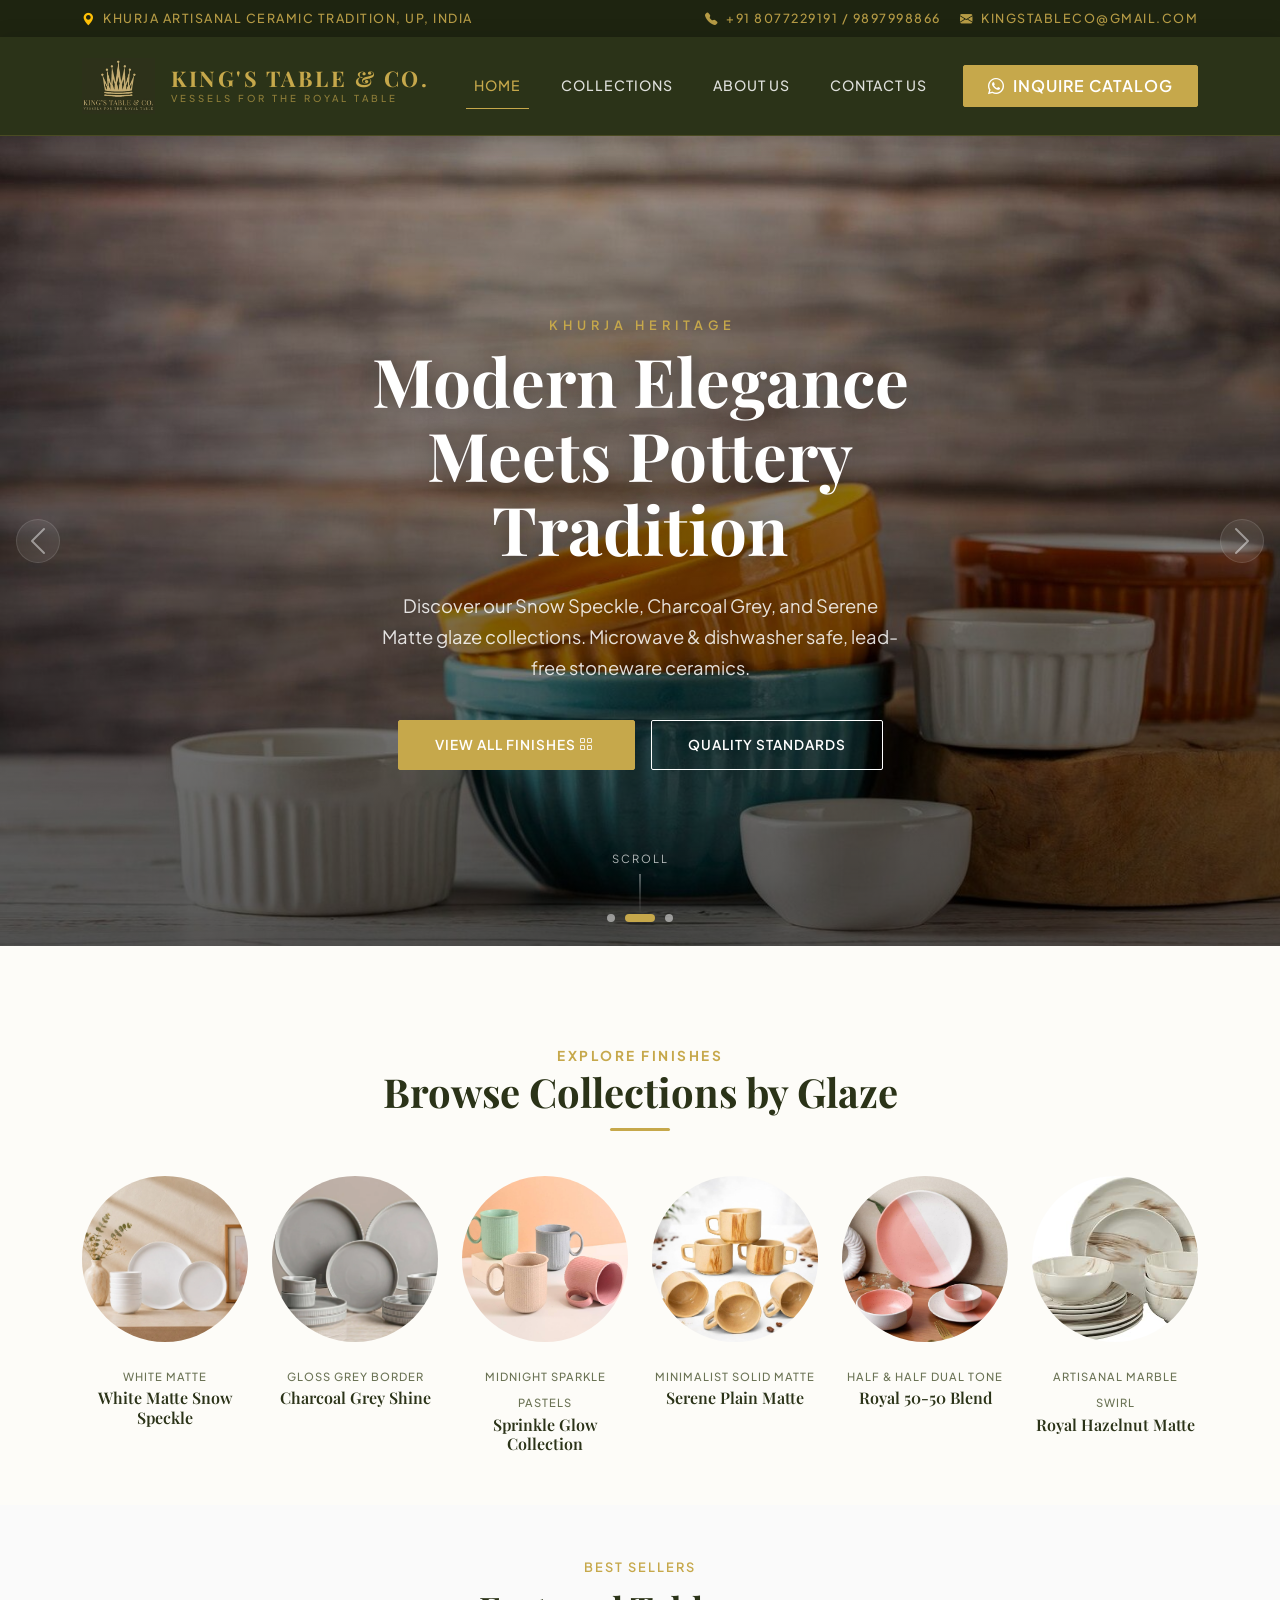
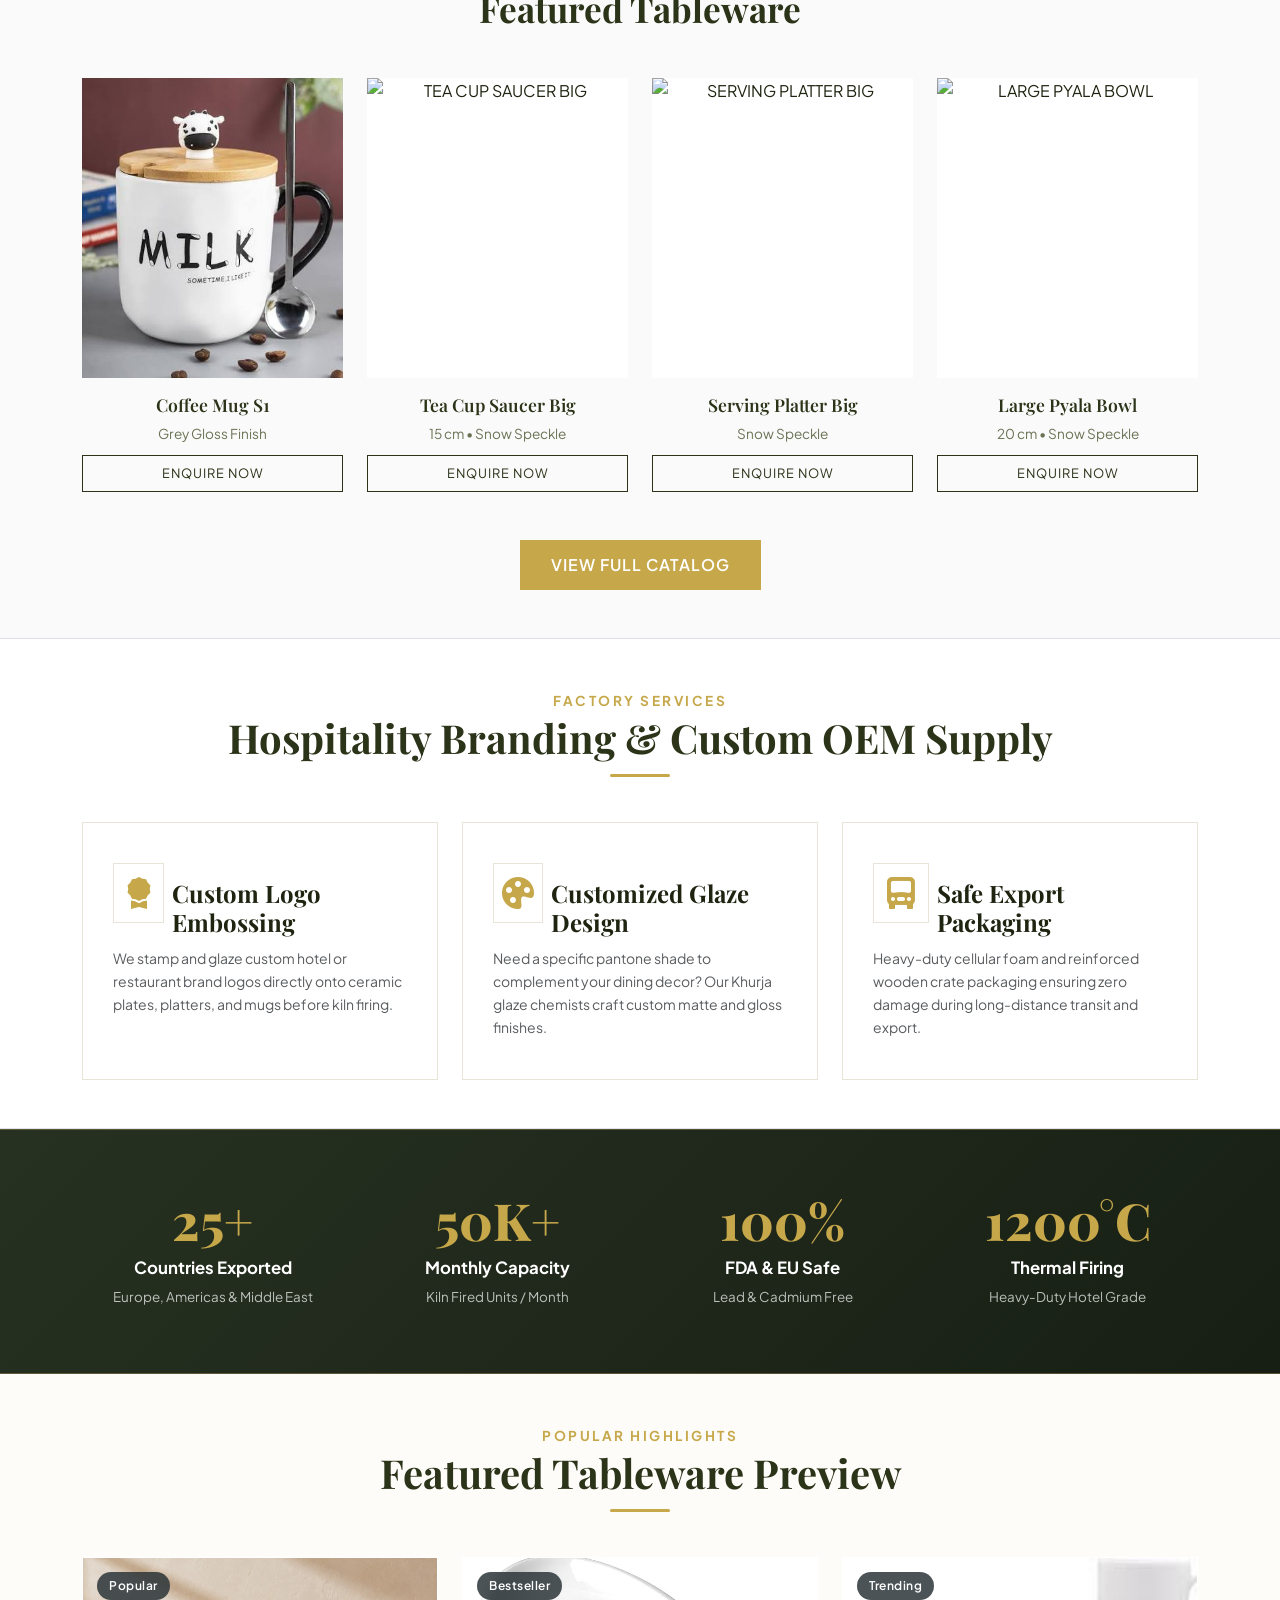
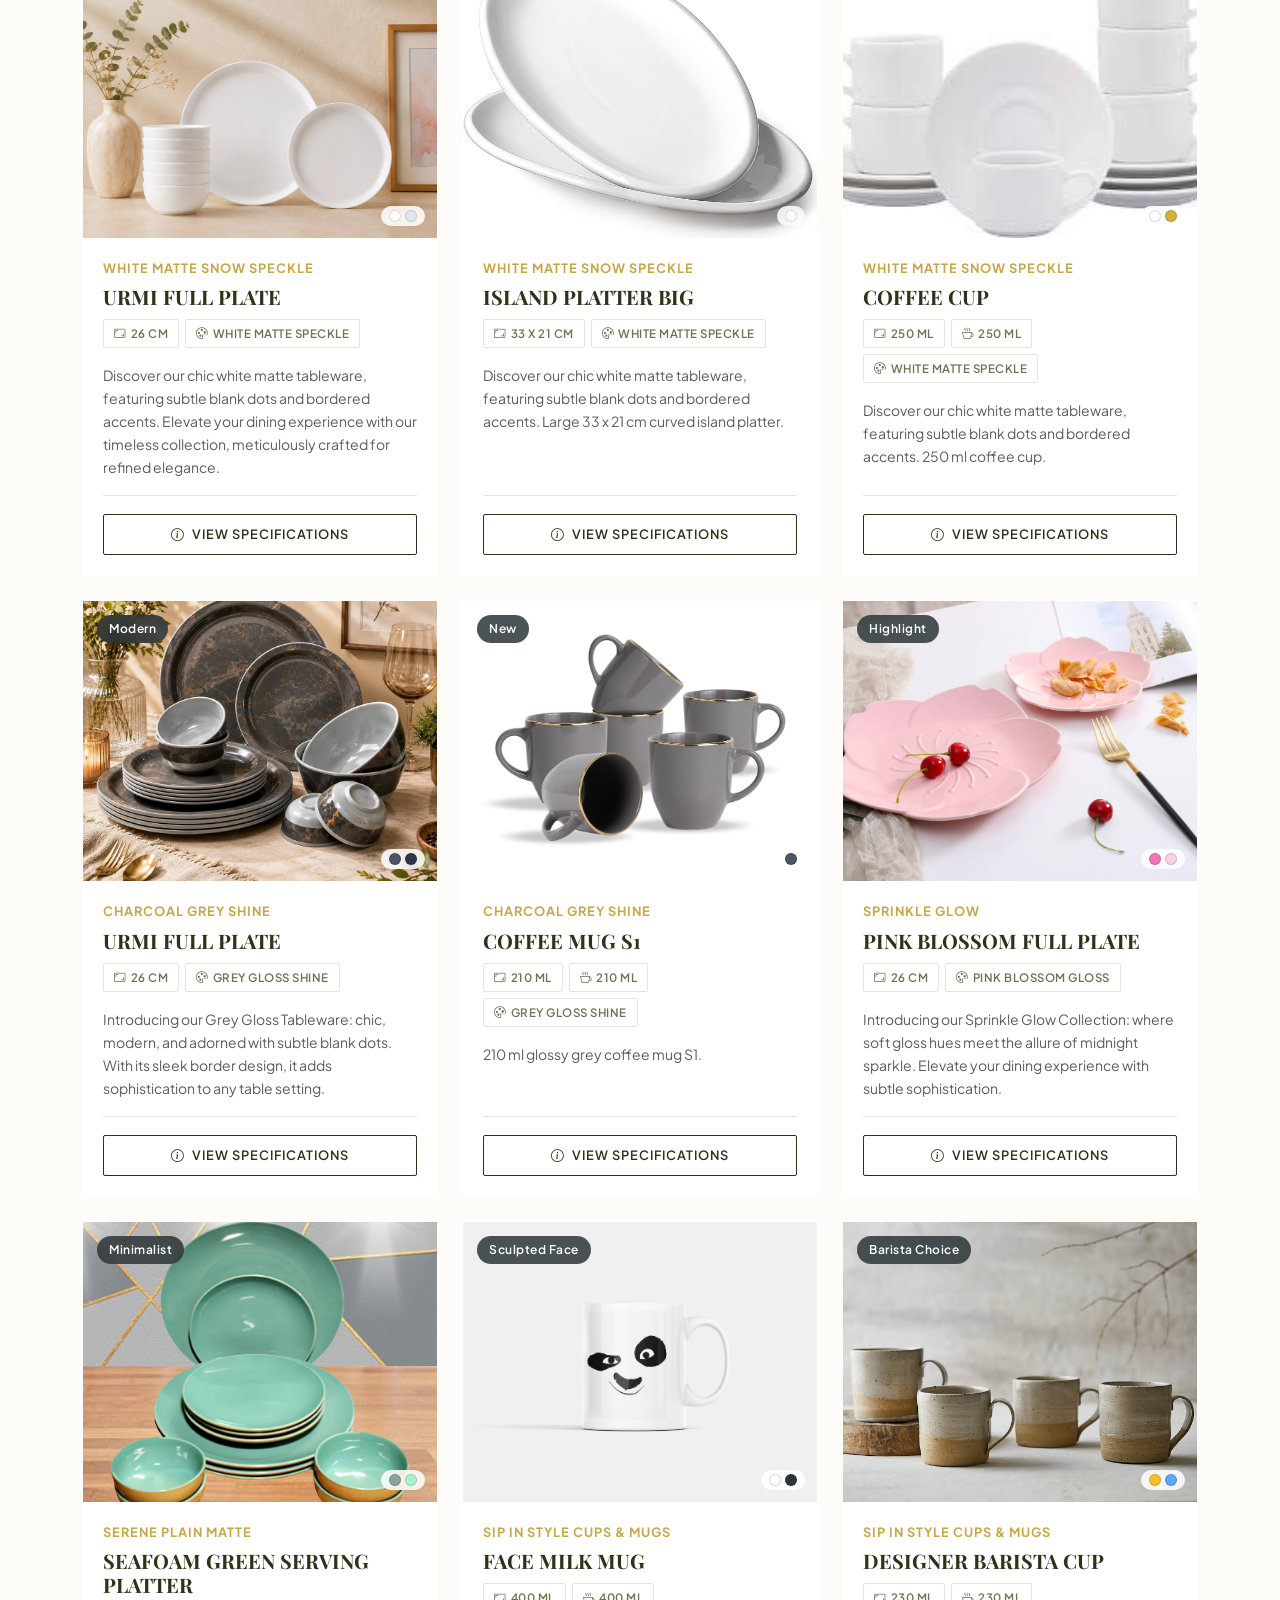
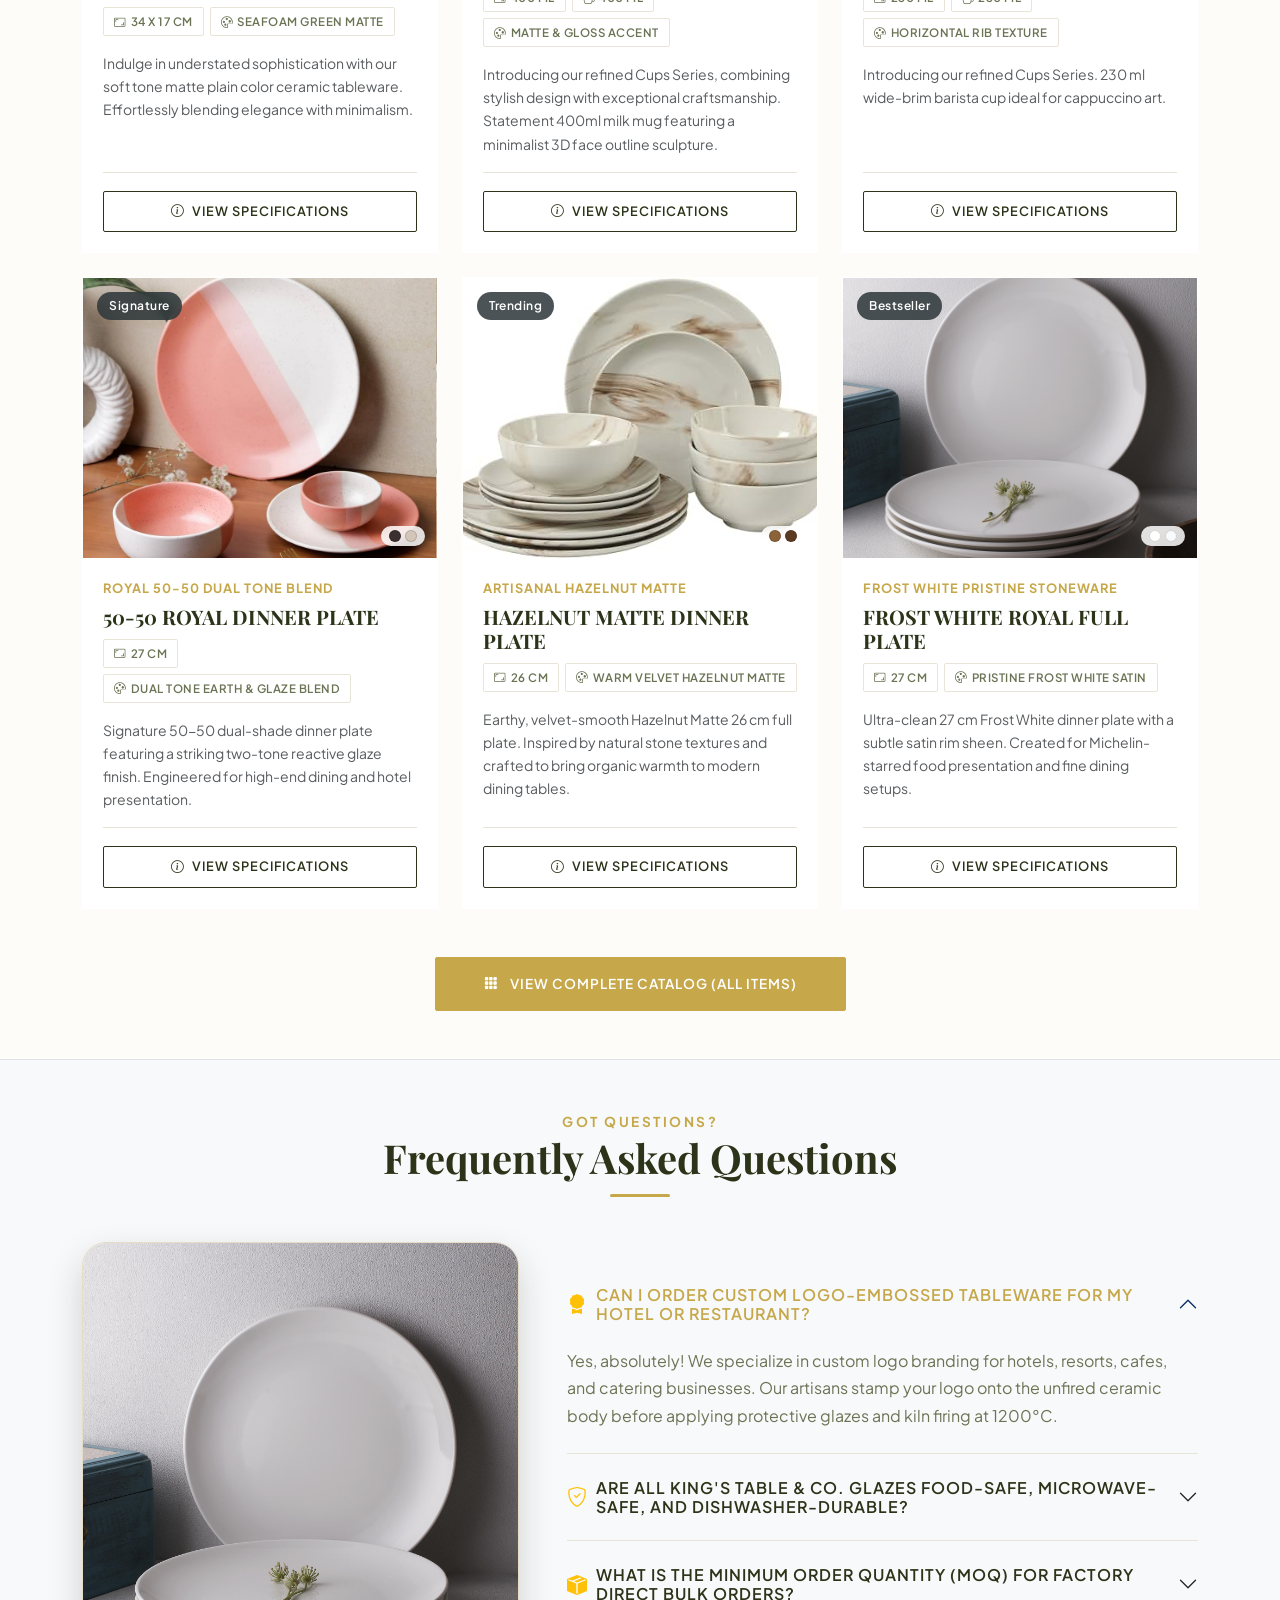
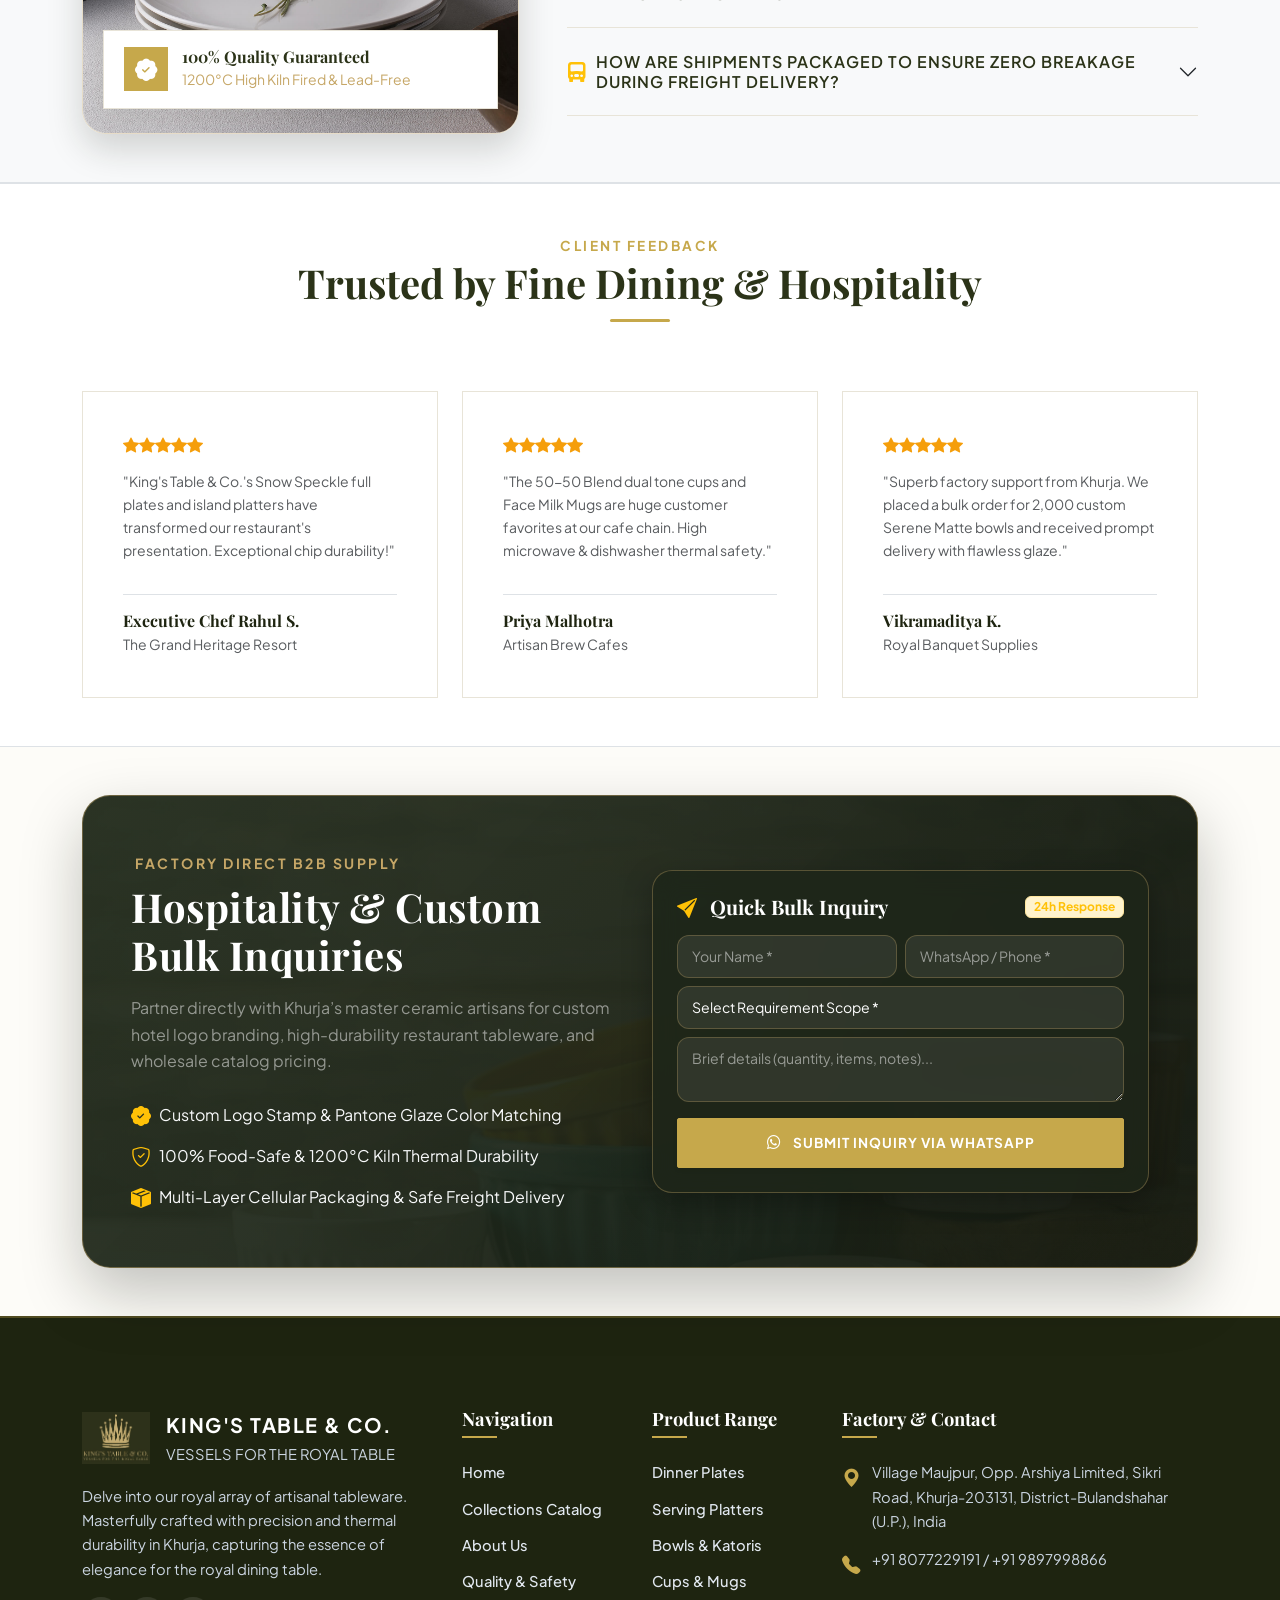
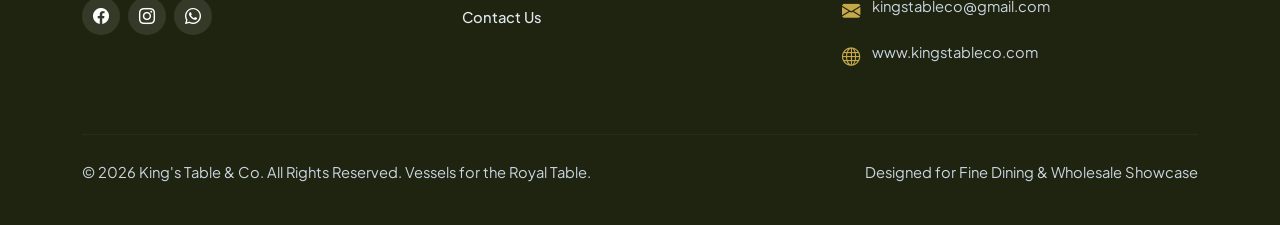
==== commit 5d2bd742: "final chnage" ====
--- a/index.html
+++ b/index.html
@@ -1,39 +1,23 @@
 <!doctype html>
 <html lang="en">
   <head>
-    <meta charset="UTF-8" />
-    <meta name="viewport" content="width=device-width, initial-scale=1.0" />
-    <title>
-      King's Table & Co. | Vessels for the Royal Table - Artisanal Ceramic
-      Tableware
-    </title>
-    <meta
-      name="description"
-      content="Discover King's Table & Co.'s exquisite array of royal ceramic tableware, platters, bowls, cups, and mugs. Vessels for the Royal Table. Handcrafted in Khurja."
-    />
-
-    <!-- Google Fonts -->
-    <link rel="preconnect" href="https://fonts.googleapis.com" />
-    <link rel="preconnect" href="https://fonts.gstatic.com" crossorigin />
-    <link
-      href="https://fonts.googleapis.com/css2?family=Playfair+Display:ital,wght@0,500;0,700;0,800;1,400&family=Plus+Jakarta+Sans:wght@400;500;600;700&display=swap"
-      rel="stylesheet"
-    />
-
-    <!-- Bootstrap 5 CSS & Icons -->
-    <link
-      href="https://cdn.jsdelivr.net/npm/bootstrap@5.3.2/dist/css/bootstrap.min.css"
-      rel="stylesheet"
-    />
-    <link
-      rel="stylesheet"
-      href="https://cdn.jsdelivr.net/npm/bootstrap-icons@1.11.1/font/bootstrap-icons.css"
-    />
-
-    <!-- Custom Stylesheet -->
-    <link rel="stylesheet" href="styles.css" />
-  </head>
-  <body>
+  <meta charset="UTF-8">
+  <meta name="viewport" content="width=device-width, initial-scale=1.0">
+  <title>King's Table & Co. | Quality Standards & Food Safety</title>
+  <meta name="description" content="Discover King's Table & Co.'s commitment to food-safe, lead-free, microwave-safe, and dishwasher-durable royal ceramic tableware standards.">
+  
+  <!-- Google Fonts -->
+  <link rel="preconnect" href="https://fonts.googleapis.com">
+  <link rel="preconnect" href="https://fonts.gstatic.com" crossorigin>
+  <link href="https://fonts.googleapis.com/css2?family=Playfair+Display:ital,wght@0,500;0,700;0,800;1,400&family=Plus+Jakarta+Sans:wght@400;500;600;700&display=swap" rel="stylesheet">
+  
+  <!-- Bootstrap 5 CSS & Icons -->
+  <link href="https://cdn.jsdelivr.net/npm/bootstrap@5.3.2/dist/css/bootstrap.min.css" rel="stylesheet">
+  <link rel="stylesheet" href="https://cdn.jsdelivr.net/npm/bootstrap-icons@1.11.1/font/bootstrap-icons.css">
+  
+  <!-- Custom Stylesheet -->
+  <link rel="stylesheet" href="styles.css">
+</head>  <body>
     <!-- Top Announcement Bar -->
     <div class="top-bar d-none d-md-block">
       <div class="container d-flex justify-content-between align-items-center">
@@ -92,9 +76,9 @@
             <li class="nav-item">
               <a class="nav-link" href="about.html">About Us</a>
             </li>
-            <li class="nav-item">
+            <!-- <li class="nav-item">
               <a class="nav-link" href="quality.html">Quality & Safety</a>
-            </li>
+            </li> -->
             <li class="nav-item">
               <a class="nav-link" href="contact.html">Contact Us</a>
             </li>
@@ -166,7 +150,7 @@
                     into every dining experience. Meticulously handcrafted in
                     Khurja with precision thermal durability.
                   </p>
-                  <div class="d-flex flex-wrap gap-3">
+                  <div class="d-flex flex-wrap gap-3 justify-content-center">
                     <a href="collections.html" class="btn btn-primary-custom"
                       >Explore Full Catalog
                       <i class="bi bi-arrow-right ms-1"></i
@@ -200,7 +184,7 @@
                     glaze collections. Microwave & dishwasher safe, lead-free
                     stoneware ceramics.
                   </p>
-                  <div class="d-flex flex-wrap gap-3">
+                  <div class="d-flex flex-wrap gap-3 justify-content-center">
                     <a href="collections.html" class="btn btn-primary-custom"
                       >View All Finishes <i class="bi bi-grid me-1"></i
                     ></a>
@@ -234,7 +218,7 @@
                     and wholesale distributors. Custom colors and high chip
                     resistance guaranteed.
                   </p>
-                  <div class="d-flex flex-wrap gap-3">
+                  <div class="d-flex flex-wrap gap-3 justify-content-center">
                     <a href="contact.html" class="btn btn-primary-custom"
                       >Bulk Orders Inquiry
                       <i class="bi bi-envelope-fill me-1"></i
@@ -271,69 +255,11 @@
           <span class="carousel-control-next-icon" aria-hidden="true"></span>
           <span class="visually-hidden">Next</span>
         </button>
-      </div>
-    </section>
-
-    <!-- Features & Quality Badges -->
-    <section class="features-section">
-      <div class="container">
-        <div class="row g-4">
-          <div class="col-md-4 col-lg-2">
-            <div class="feature-card">
-              <div class="feature-icon"><i class="bi bi-microwave"></i></div>
-              <h6 class="fw-bold mb-1">Microwave Safe</h6>
-              <p class="small text-muted mb-0">
-                Use safely without risk of thermal damage
-              </p>
-            </div>
-          </div>
-          <div class="col-md-4 col-lg-2">
-            <div class="feature-card">
-              <div class="feature-icon"><i class="bi bi-water"></i></div>
-              <h6 class="fw-bold mb-1">Dishwasher Safe</h6>
-              <p class="small text-muted mb-0">
-                Withstands rigorous dishwasher cycles
-              </p>
-            </div>
-          </div>
-          <div class="col-md-4 col-lg-2">
-            <div class="feature-card">
-              <div class="feature-icon"><i class="bi bi-shield-check"></i></div>
-              <h6 class="fw-bold mb-1">Chip Resistant</h6>
-              <p class="small text-muted mb-0">
-                Engineered for high durability
-              </p>
-            </div>
-          </div>
-          <div class="col-md-4 col-lg-2">
-            <div class="feature-card">
-              <div class="feature-icon"><i class="bi bi-sparkles"></i></div>
-              <h6 class="fw-bold mb-1">Smooth Glaze</h6>
-              <p class="small text-muted mb-0">
-                Flawless, sleek aesthetic finish
-              </p>
-            </div>
-          </div>
-          <div class="col-md-4 col-lg-2">
-            <div class="feature-card">
-              <div class="feature-icon"><i class="bi bi-gem"></i></div>
-              <h6 class="fw-bold mb-1">Timeless Style</h6>
-              <p class="small text-muted mb-0">
-                Blends classic & contemporary art
-              </p>
-            </div>
-          </div>
-          <div class="col-md-4 col-lg-2">
-            <div class="feature-card">
-              <div class="feature-icon">
-                <i class="bi bi-hand-thumbs-up"></i>
-              </div>
-              <h6 class="fw-bold mb-1">Made by Heart</h6>
-              <p class="small text-muted mb-0">
-                Precision hand-finished ceramics
-              </p>
-            </div>
-          </div>
+
+        <!-- Scroll Down Indicator -->
+        <div class="hero-scroll-indicator">
+          <span>Scroll</span>
+          <div class="scroll-line"></div>
         </div>
       </div>
     </section>
@@ -349,10 +275,9 @@
 
         <div class="row g-4">
           <!-- Tile 1 -->
-          <div class="col-md-6 col-lg-4">
+          <div class="col-6 col-md-4 col-lg-2">
             <a href="collections.html" class="category-tile-card">
-              <img src="./img/white matte.webp" alt="Snow Speckle" />
-              <div class="category-tile-overlay"></div>
+              <div class="category-tile-img-wrap"><img src="./img/white matte.webp" alt="Snow Speckle" /></div>
               <div class="category-tile-content">
                 <span class="category-tile-subtitle">white matte</span>
                 <h3 class="category-tile-title">White Matte Snow Speckle</h3>
@@ -361,10 +286,9 @@
           </div>
 
           <!-- Tile 2 -->
-          <div class="col-md-6 col-lg-4">
+          <div class="col-6 col-md-4 col-lg-2">
             <a href="collections.html" class="category-tile-card">
-              <img src="./img/GreyGlossTableware.webp" alt="Charcoal Grey" />
-              <div class="category-tile-overlay"></div>
+              <div class="category-tile-img-wrap"><img src="./img/GreyGlossTableware.webp" alt="Charcoal Grey" /></div>
               <div class="category-tile-content">
                 <span class="category-tile-subtitle">Gloss Grey Border</span>
                 <h3 class="category-tile-title">Charcoal Grey Shine</h3>
@@ -373,10 +297,9 @@
           </div>
 
           <!-- Tile 3 -->
-          <div class="col-md-6 col-lg-4">
+          <div class="col-6 col-md-4 col-lg-2">
             <a href="collections.html" class="category-tile-card">
-              <img src="./img/SprinkleGlowCollection.jpg" alt="Sprinkle Glow" />
-              <div class="category-tile-overlay"></div>
+              <div class="category-tile-img-wrap"><img src="./img/SprinkleGlowCollection.jpg" alt="Sprinkle Glow" /></div>
               <div class="category-tile-content">
                 <span class="category-tile-subtitle"
                   >Midnight Sparkle Pastels</span
@@ -387,10 +310,9 @@
           </div>
 
           <!-- Tile 4 -->
-          <div class="col-md-6 col-lg-4">
+          <div class="col-6 col-md-4 col-lg-2">
             <a href="collections.html" class="category-tile-card">
-              <img src="./img/PLAINMATTE.jpg" alt="Serene Plain Matte" />
-              <div class="category-tile-overlay"></div>
+              <div class="category-tile-img-wrap"><img src="./img/PLAINMATTE.jpg" alt="Serene Plain Matte" /></div>
               <div class="category-tile-content">
                 <span class="category-tile-subtitle"
                   >Minimalist Solid Matte</span
@@ -401,10 +323,9 @@
           </div>
 
           <!-- Tile 5 -->
-          <div class="col-md-6 col-lg-4">
+          <div class="col-6 col-md-4 col-lg-2">
             <a href="collections.html" class="category-tile-card">
-              <img src="./img/50-50.jpg" alt="50-50 Blend" />
-              <div class="category-tile-overlay"></div>
+              <div class="category-tile-img-wrap"><img src="./img/50-50.jpg" alt="50-50 Blend" /></div>
               <div class="category-tile-content">
                 <span class="category-tile-subtitle"
                   >Half & Half Dual Tone</span
@@ -415,10 +336,9 @@
           </div>
 
           <!-- Tile 6 -->
-          <div class="col-md-6 col-lg-4">
+          <div class="col-6 col-md-4 col-lg-2">
             <a href="collections.html" class="category-tile-card">
-              <img src="./img/HAZAL.jpg" alt="Hazelnut Matte" />
-              <div class="category-tile-overlay"></div>
+              <div class="category-tile-img-wrap"><img src="./img/HAZAL.jpg" alt="Hazelnut Matte" /></div>
               <div class="category-tile-content">
                 <span class="category-tile-subtitle"
                   >Artisanal Marble Swirl</span
@@ -427,6 +347,67 @@
               </div>
             </a>
           </div>
+        </div>
+      </div>
+    </section>
+
+    <!-- Featured Products Section -->
+    <section class="py-5" style="background-color: #FAFAFA;">
+      <div class="container">
+        <div class="section-title-wrap text-center mb-5">
+          <span class="section-tag" style="color: var(--primary-color); letter-spacing: 2px; text-transform: uppercase; font-size: 0.8rem; font-weight: 600;">Best Sellers</span>
+          <h2 class="section-title mt-2" style="font-family: var(--font-heading); font-size: 2.2rem; font-weight: 700; color: var(--secondary-color);">Featured Tableware</h2>
+        </div>
+
+        <div class="row g-4">
+          <!-- Product 1 -->
+          <div class="col-6 col-md-3">
+            <div class="product-card text-center" style="border: none; background: transparent;">
+              <div class="product-img-wrap mb-3" style="height: 300px; overflow: hidden; background: #fff;">
+                <img src="./img/images.jpg" alt="COFFEE MUG S1" style="width: 100%; height: 100%; object-fit: cover;" />
+              </div>
+              <h4 style="font-size: 1.1rem; font-weight: 600; color: var(--secondary-color);">Coffee Mug S1</h4>
+              <p style="font-size: 0.85rem; color: var(--text-muted); margin-bottom: 10px;">Grey Gloss Finish</p>
+              <a href="contact.html" class="btn" style="border: 1px solid var(--secondary-color); color: var(--secondary-color); font-size: 0.8rem; text-transform: uppercase; letter-spacing: 1px; padding: 8px 20px; border-radius: 0;">Enquire Now</a>
+            </div>
+          </div>
+          <!-- Product 2 -->
+          <div class="col-6 col-md-3">
+            <div class="product-card text-center" style="border: none; background: transparent;">
+              <div class="product-img-wrap mb-3" style="height: 300px; overflow: hidden; background: #fff;">
+                <img src="./img/COFFEECUPSAUCERBIG.webp" alt="TEA CUP SAUCER BIG" style="width: 100%; height: 100%; object-fit: cover;" />
+              </div>
+              <h4 style="font-size: 1.1rem; font-weight: 600; color: var(--secondary-color);">Tea Cup Saucer Big</h4>
+              <p style="font-size: 0.85rem; color: var(--text-muted); margin-bottom: 10px;">15 cm • Snow Speckle</p>
+              <a href="contact.html" class="btn" style="border: 1px solid var(--secondary-color); color: var(--secondary-color); font-size: 0.8rem; text-transform: uppercase; letter-spacing: 1px; padding: 8px 20px; border-radius: 0;">Enquire Now</a>
+            </div>
+          </div>
+          <!-- Product 3 -->
+          <div class="col-6 col-md-3">
+            <div class="product-card text-center" style="border: none; background: transparent;">
+              <div class="product-img-wrap mb-3" style="height: 300px; overflow: hidden; background: #fff;">
+                <img src="./img/SERVINGPLATTERBIG.webp" alt="SERVING PLATTER BIG" style="width: 100%; height: 100%; object-fit: cover;" />
+              </div>
+              <h4 style="font-size: 1.1rem; font-weight: 600; color: var(--secondary-color);">Serving Platter Big</h4>
+              <p style="font-size: 0.85rem; color: var(--text-muted); margin-bottom: 10px;">Snow Speckle</p>
+              <a href="contact.html" class="btn" style="border: 1px solid var(--secondary-color); color: var(--secondary-color); font-size: 0.8rem; text-transform: uppercase; letter-spacing: 1px; padding: 8px 20px; border-radius: 0;">Enquire Now</a>
+            </div>
+          </div>
+          <!-- Product 4 -->
+          <div class="col-6 col-md-3">
+            <div class="product-card text-center" style="border: none; background: transparent;">
+              <div class="product-img-wrap mb-3" style="height: 300px; overflow: hidden; background: #fff;">
+                <img src="./img/LARGEPYALABOWL.webp" alt="LARGE PYALA BOWL" style="width: 100%; height: 100%; object-fit: cover;" />
+              </div>
+              <h4 style="font-size: 1.1rem; font-weight: 600; color: var(--secondary-color);">Large Pyala Bowl</h4>
+              <p style="font-size: 0.85rem; color: var(--text-muted); margin-bottom: 10px;">20 cm • Snow Speckle</p>
+              <a href="contact.html" class="btn" style="border: 1px solid var(--secondary-color); color: var(--secondary-color); font-size: 0.8rem; text-transform: uppercase; letter-spacing: 1px; padding: 8px 20px; border-radius: 0;">Enquire Now</a>
+            </div>
+          </div>
+        </div>
+        
+        <div class="text-center mt-5">
+          <a href="collections.html" class="btn" style="background-color: var(--primary-color); color: #fff; padding: 12px 30px; font-weight: 600; text-transform: uppercase; letter-spacing: 1px; border-radius: 0;">View Full Catalog</a>
         </div>
       </div>
     </section>
@@ -542,7 +523,7 @@
     </div>
   </section>
 
-    <!-- Featured Products Section -->
+    
     <section class="py-5">
       <div class="container">
         <div class="section-title-wrap">
@@ -1066,3 +1047,8 @@
     <script src="script.js"></script>
   </body>
 </html>
+
+
+
+
+
--- a/styles.css
+++ b/styles.css
@@ -4,23 +4,23 @@
    ========================================================================== */
 
 :root {
-  --primary-color: #c6a767;       /* Champagne Royal Gold */
-  --primary-hover: #b59554;
-  --secondary-color: #273121;     /* Deep Royal Olive / Forest Dark Green */
-  --secondary-dark: #1b2316;      /* Deeper Dark Green */
-  --accent-color: #d4af37;        /* Royal Gold Accent */
-  --bg-cream: #faf8f3;            /* Soft Warm Ivory */
-  --bg-card: #ffffff;
-  --text-dark: #1c2417;
-  --text-muted: #5e6954;
-  --border-light: #e8e2d5;
-  --shadow-sm: 0 4px 12px rgba(39, 49, 33, 0.08);
-  --shadow-md: 0 8px 24px rgba(39, 49, 33, 0.12);
-  --shadow-lg: 0 16px 36px rgba(39, 49, 33, 0.18);
-  --font-heading: 'Playfair Display', Georgia, serif;
+  --primary-color: #C6A84B;        /* Champagne Gold — from logo */
+  --primary-hover: #A8893A;
+  --secondary-color: #2B3318;      /* Dark Olive Green — from logo */
+  --secondary-dark: #1E2410;       /* Deeper Olive */
+  --accent-color: #D4AF37;
+  --bg-cream: #FDFCF8;             /* Warm white */
+  --bg-card: #FFFFFF;
+  --text-dark: #1E2410;
+  --text-muted: #6B7355;           /* Muted olive-grey */
+  --border-light: #E8E4D8;
+  --shadow-sm: 0 2px 12px rgba(43, 51, 24, 0.06);
+  --shadow-md: 0 6px 24px rgba(43, 51, 24, 0.10);
+  --shadow-lg: 0 12px 36px rgba(43, 51, 24, 0.14);
+  --font-heading: 'Playfair Display', 'Georgia', serif;
   --font-body: 'Plus Jakarta Sans', -apple-system, BlinkMacSystemFont, sans-serif;
-  --radius-card: 16px;
-  --transition: all 0.35s cubic-bezier(0.25, 0.8, 0.25, 1);
+  --radius-card: 0px;
+  --transition: all 0.3s ease-in-out;
 }
 
 body {
@@ -80,22 +80,23 @@
 
 /* --- Top Announcement Bar --- */
 .top-bar {
-  background-color: var(--secondary-dark);
-  color: #e2e8f0;
-  font-size: 0.85rem;
+  background-color: var(--secondary-dark);   /* Deep Olive */
+  color: rgba(198, 168, 75, 0.9);
+  font-size: 0.78rem;
   padding: 8px 0;
-  letter-spacing: 0.5px;
-  border-bottom: 1px solid rgba(198, 167, 103, 0.2);
+  letter-spacing: 1.5px;
+  font-weight: 500;
+  border-bottom: none;
+  text-transform: uppercase;
 }
 
 /* --- Navbar --- */
 .navbar {
-  background: rgba(39, 49, 33, 0.97);
-  backdrop-filter: blur(12px);
-  box-shadow: 0 4px 20px rgba(0, 0, 0, 0.25);
-  padding: 10px 0;
-  transition: var(--transition);
-  border-bottom: 1px solid rgba(198, 167, 103, 0.25);
+  background: var(--secondary-color);  /* Dark Olive Green from logo */
+  padding: 16px 0;
+  transition: var(--transition);
+  border-bottom: 1px solid rgba(198, 168, 75, 0.2);
+  box-shadow: 0 2px 20px rgba(0,0,0,0.15);
 }
 
 .navbar-brand .logo-img-wrapper {
@@ -103,56 +104,50 @@
   align-items: center;
   justify-content: center;
   overflow: hidden;
-  border-radius: 8px;
-  border: 1px solid rgba(198, 167, 103, 0.4);
-  background: #273121;
-  padding: 2px;
-  transition: var(--transition);
-}
-
-.navbar-brand:hover .logo-img-wrapper {
-  transform: scale(1.04);
-  border-color: var(--primary-color);
-  box-shadow: 0 0 12px rgba(198, 167, 103, 0.4);
+  background: transparent;
+  padding: 0;
 }
 
 .navbar-brand img.logo-img {
-  height: 44px;
+  height: 56px;
   width: auto;
-  border-radius: 6px;
   object-fit: contain;
+  filter: drop-shadow(0 2px 4px rgba(0,0,0,0.3));
 }
 
 .navbar-brand .brand-title-group {
   display: flex;
   flex-direction: column;
-  line-height: 1.15;
+  line-height: 1.1;
 }
 
 .navbar-brand span.brand-text {
-  font-weight: 800;
-  letter-spacing: 1.8px;
-  color: #ffffff;
-  font-size: 1.25rem;
+  font-weight: 700;
+  letter-spacing: 2.5px;
+  color: var(--primary-color);   /* Gold color */
+  font-size: 1.35rem;
   font-family: var(--font-heading);
   text-transform: uppercase;
 }
 
 .navbar-brand span.brand-tagline {
-  font-size: 0.62rem;
-  letter-spacing: 1.8px;
-  color: var(--primary-color);
+  font-size: 0.6rem;
+  letter-spacing: 3px;
+  color: rgba(198, 168, 75, 0.65);
   text-transform: uppercase;
-  font-weight: 600;
+  font-weight: 500;
+  margin-top: 2px;
 }
 
 .nav-link {
   font-weight: 500;
-  color: #f5f2ea !important;
-  margin: 0 8px;
+  color: rgba(255,255,255,0.85) !important;
+  margin: 0 12px;
   position: relative;
   transition: var(--transition);
-  letter-spacing: 0.3px;
+  letter-spacing: 1px;
+  font-size: 0.88rem;
+  text-transform: uppercase;
 }
 
 .nav-link:hover, .nav-link.active {
@@ -163,8 +158,8 @@
   content: '';
   position: absolute;
   width: 0%;
-  height: 2px;
-  bottom: -2px;
+  height: 1px;
+  bottom: -4px;
   left: 0;
   background-color: var(--primary-color);
   transition: var(--transition);
@@ -172,6 +167,14 @@
 
 .nav-link:hover::after, .nav-link.active::after {
   width: 100%;
+}
+
+/* Navbar toggler for mobile */
+.navbar-toggler {
+  border-color: rgba(198, 168, 75, 0.4);
+}
+.navbar-toggler-icon {
+  background-image: url("data:image/svg+xml,%3csvg xmlns='http://www.w3.org/2000/svg' viewBox='0 0 30 30'%3e%3cpath stroke='rgba%28198, 168, 75, 0.9%29' stroke-linecap='round' stroke-miterlimit='10' stroke-width='2' d='M4 7h22M4 15h22M4 23h22'/%3e%3c/svg%3e");
 }
 
 /* --- Page Header Banner (For Inner Pages) --- */
@@ -211,16 +214,19 @@
 /* --- Hero Image Slider / Carousel (Home Page) --- */
 .hero-slider-section {
   position: relative;
-  background-color: #1e2427;
+  background-color: #111111;
+  overflow: hidden;
 }
 
 .hero-slide-item {
-  height: 620px;
+  height: 90vh;
+  min-height: 580px;
   background-size: cover;
   background-position: center;
   position: relative;
   display: flex;
   align-items: center;
+  justify-content: center;
 }
 
 .hero-slide-overlay {
@@ -229,88 +235,129 @@
   left: 0;
   width: 100%;
   height: 100%;
-  background: linear-gradient(90deg, rgba(20, 24, 27, 0.92) 0%, rgba(20, 24, 27, 0.58) 60%, rgba(20, 24, 27, 0.25) 100%);
+  background: linear-gradient(to bottom, rgba(0,0,0,0.3) 0%, rgba(0,0,0,0.65) 100%);
 }
 
 .hero-slide-content {
   position: relative;
   z-index: 10;
   color: #ffffff;
-  max-width: 680px;
+  text-align: center;
+  max-width: 750px;
+  margin: 0 auto;
+  padding: 0 20px;
   animation: fadeInUp 0.8s ease-out;
 }
 
 .hero-subtitle {
   color: var(--primary-color);
   text-transform: uppercase;
-  letter-spacing: 3px;
-  font-size: 0.88rem;
+  letter-spacing: 5px;
+  font-size: 0.8rem;
+  font-weight: 600;
+  display: inline-block;
+  margin-bottom: 20px;
+}
+
+.hero-title {
+  font-size: 4.2rem;
   font-weight: 700;
-  background: rgba(194, 122, 88, 0.15);
-  padding: 6px 16px;
-  border-radius: 30px;
-  border: 1px solid rgba(194, 122, 88, 0.3);
-  display: inline-block;
-}
-
-.hero-title {
-  font-size: 3.6rem;
-  font-weight: 700;
-  line-height: 1.18;
-  margin-bottom: 20px;
+  line-height: 1.1;
+  margin-bottom: 24px;
+  font-family: var(--font-heading);
+  text-shadow: 0 2px 20px rgba(0,0,0,0.3);
 }
 
 .hero-desc {
   font-size: 1.15rem;
-  color: #cbd5e1;
-  margin-bottom: 30px;
+  color: rgba(255,255,255,0.85);
+  margin-bottom: 36px;
+  max-width: 520px;
+  margin-left: auto;
+  margin-right: auto;
+  line-height: 1.7;
 }
 
 .carousel-indicators [data-bs-target] {
-  width: 12px;
-  height: 12px;
+  width: 8px;
+  height: 8px;
   border-radius: 50%;
-  background-color: #ffffff;
-  opacity: 0.4;
-  margin: 0 6px;
+  background-color: rgba(255,255,255,0.5);
+  opacity: 1;
+  margin: 0 5px;
   border: none;
   transition: var(--transition);
 }
 
 .carousel-indicators .active {
-  width: 34px;
-  border-radius: 20px;
+  width: 30px;
+  border-radius: 4px;
   background-color: var(--primary-color);
   opacity: 1;
 }
 
 .carousel-control-prev, .carousel-control-next {
-  width: 52px;
-  height: 52px;
-  background: rgba(255, 255, 255, 0.15);
-  backdrop-filter: blur(8px);
+  width: 44px;
+  height: 44px;
+  background: rgba(255,255,255,0.15);
+  backdrop-filter: blur(6px);
+  border: 1px solid rgba(255,255,255,0.25);
   border-radius: 50%;
   top: 50%;
   transform: translateY(-50%);
-  margin: 0 20px;
+  margin: 0 16px;
   transition: var(--transition);
 }
 
 .carousel-control-prev:hover, .carousel-control-next:hover {
   background: var(--primary-color);
+  border-color: var(--primary-color);
   transform: translateY(-50%) scale(1.1);
+}
+
+/* Scroll Down Indicator */
+.hero-scroll-indicator {
+  position: absolute;
+  bottom: 32px;
+  left: 50%;
+  transform: translateX(-50%);
+  z-index: 20;
+  display: flex;
+  flex-direction: column;
+  align-items: center;
+  gap: 6px;
+  color: rgba(255,255,255,0.7);
+  font-size: 0.7rem;
+  letter-spacing: 2px;
+  text-transform: uppercase;
+  cursor: pointer;
+}
+
+.hero-scroll-indicator .scroll-line {
+  width: 1px;
+  height: 40px;
+  background: linear-gradient(to bottom, rgba(255,255,255,0.7), transparent);
+  animation: scrollDown 1.8s ease-in-out infinite;
+}
+
+@keyframes scrollDown {
+  0% { transform: scaleY(0); transform-origin: top; opacity: 0; }
+  50% { opacity: 1; }
+  100% { transform: scaleY(1); transform-origin: top; opacity: 0; }
 }
 
 /* --- Buttons --- */
 .btn-primary-custom {
   background-color: var(--primary-color);
-  border: 2px solid var(--primary-color);
-  color: #1c2417;
-  padding: 12px 32px;
-  font-weight: 700;
-  border-radius: 50px;
-  transition: var(--transition);
-  box-shadow: 0 4px 15px rgba(198, 167, 103, 0.35);
+  border: 1px solid var(--primary-color);
+  color: #ffffff;
+  padding: 14px 36px;
+  font-weight: 600;
+  letter-spacing: 1px;
+  text-transform: uppercase;
+  font-size: 0.85rem;
+  border-radius: 2px;
+  transition: var(--transition);
   text-decoration: none;
   display: inline-block;
 }
@@ -318,18 +365,19 @@
 .btn-primary-custom:hover {
   background-color: var(--primary-hover);
   border-color: var(--primary-hover);
-  color: #1c2417;
-  transform: translateY(-3px);
-  box-shadow: 0 8px 25px rgba(198, 167, 103, 0.5);
+  color: #ffffff;
 }
 
 .btn-outline-custom {
   background-color: transparent;
-  border: 2px solid #ffffff;
-  color: #ffffff;
-  padding: 12px 32px;
+  border: 1px solid #ffffff;
+  color: #ffffff;
+  padding: 14px 36px;
   font-weight: 600;
-  border-radius: 50px;
+  letter-spacing: 1px;
+  text-transform: uppercase;
+  font-size: 0.85rem;
+  border-radius: 2px;
   transition: var(--transition);
   text-decoration: none;
   display: inline-block;
@@ -338,8 +386,6 @@
 .btn-outline-custom:hover {
   background-color: #ffffff;
   color: var(--secondary-color);
-  transform: translateY(-3px);
-  box-shadow: 0 8px 20px rgba(255, 255, 255, 0.25);
 }
 
 /* --- Features Section --- */
@@ -369,9 +415,10 @@
 .feature-icon {
   width: 58px;
   height: 58px;
-  border-radius: 50%;
-  background: rgba(194, 122, 88, 0.12);
+  border-radius: 0px;
+  background: transparent;
   color: var(--primary-color);
+  border: 1px solid var(--border-light);
   display: inline-flex;
   align-items: center;
   justify-content: center;
@@ -381,9 +428,9 @@
 }
 
 .feature-card:hover .feature-icon {
-  background: var(--primary-color);
-  color: #ffffff;
-  transform: rotateY(180deg);
+  background: var(--secondary-color);
+  border-color: var(--secondary-color);
+  color: #ffffff;
 }
 
 /* --- Section Titles --- */
@@ -417,145 +464,132 @@
 /* --- Browse Collection Category Tile Cards --- */
 .category-tile-card {
   position: relative;
-  height: 270px;
-  border-radius: 20px;
+  display: block;
+  text-decoration: none;
+  transition: var(--transition);
+  text-align: center;
+}
+
+.category-tile-img-wrap {
+  position: relative;
+  width: 100%;
+  aspect-ratio: 1 / 1;
+  max-width: 220px;
+  height: auto;
+  border-radius: 50%;
   overflow: hidden;
-  box-shadow: var(--shadow-md);
-  transition: var(--transition);
-  display: flex;
-  align-items: flex-end;
-  padding: 24px;
-  text-decoration: none;
-  border: 1px solid var(--border-light);
-}
-
-.category-tile-card img {
-  position: absolute;
-  top: 0;
-  left: 0;
+  margin: 0 auto 20px auto;
+}
+
+.category-tile-img-wrap img {
   width: 100%;
   height: 100%;
   object-fit: cover;
-  transition: transform 0.6s ease;
-}
-
-.category-tile-overlay {
-  position: absolute;
-  top: 0;
-  left: 0;
-  width: 100%;
-  height: 100%;
-  background: linear-gradient(to top, rgba(20, 24, 27, 0.9) 0%, rgba(20, 24, 27, 0.3) 60%, rgba(20, 24, 27, 0.1) 100%);
-  transition: var(--transition);
+  transition: transform 1.2s cubic-bezier(0.25, 0.8, 0.25, 1);
+}
+
+.category-tile-card:hover .category-tile-img-wrap img {
+  transform: scale(1.08);
 }
 
 .category-tile-content {
-  position: relative;
-  z-index: 10;
-  color: #ffffff;
+  color: var(--secondary-color);
 }
 
 .category-tile-title {
-  font-size: 1.45rem;
-  font-weight: 700;
+  font-size: 1rem;
+  font-weight: 600;
   margin-bottom: 4px;
-  color: #ffffff;
+  color: var(--secondary-color);
+  font-family: var(--font-heading);
+  line-height: 1.2;
 }
 
 .category-tile-subtitle {
-  font-size: 0.82rem;
-  color: #cbd5e1;
+  font-size: 0.7rem;
+  color: var(--text-muted);
   text-transform: uppercase;
   letter-spacing: 1px;
-}
-
-.category-tile-card:hover {
-  transform: translateY(-8px) scale(1.02);
-  box-shadow: var(--shadow-lg);
-  border-color: var(--primary-color);
-}
-
-.category-tile-card:hover img {
-  transform: scale(1.12);
-}
-
-.category-tile-card:hover .category-tile-overlay {
-  background: linear-gradient(to top, rgba(194, 122, 88, 0.95) 0%, rgba(20, 24, 27, 0.4) 100%);
+  font-weight: 500;
 }
 
 /* --- Service & OEM Branding Feature Cards (Homepage New Section 1) --- */
 .oem-card {
-  background: #ffffff;
-  border-radius: 20px;
-  padding: 35px 28px;
+  background: var(--bg-card);
+  border-radius: 0px;
+  padding: 40px 30px;
   border: 1px solid var(--border-light);
-  box-shadow: var(--shadow-sm);
   transition: var(--transition);
   height: 100%;
 }
 
 .oem-card:hover {
   transform: translateY(-8px);
-  box-shadow: var(--shadow-lg);
-  border-color: var(--primary-color);
+  box-shadow: var(--shadow-md);
+  border-color: var(--secondary-color);
 }
 
 .oem-icon-wrap {
-  width: 64px;
-  height: 64px;
-  border-radius: 16px;
-  background: rgba(194, 122, 88, 0.12);
+  width: 60px;
+  height: 60px;
+  border-radius: 0px;
+  background: transparent;
   color: var(--primary-color);
   display: flex;
   align-items: center;
   justify-content: center;
-  font-size: 1.8rem;
-  margin-bottom: 20px;
+  font-size: 2rem;
+  margin-bottom: 24px;
+  border: 1px solid var(--border-light);
   transition: var(--transition);
 }
 
 .oem-card:hover .oem-icon-wrap {
-  background: var(--primary-color);
-  color: #ffffff;
-  transform: scale(1.1);
+  background: var(--secondary-color);
+  color: #ffffff;
+  border-color: var(--secondary-color);
+  transform: scale(1.05);
 }
 
 /* --- FAQ Accordion (Homepage New Section 2) --- */
 .accordion-custom .accordion-item {
-  border: 1px solid var(--border-light);
-  border-radius: 16px !important;
-  margin-bottom: 16px;
+  border: none;
+  border-bottom: 1px solid var(--border-light);
+  border-radius: 0 !important;
+  margin-bottom: 0;
   overflow: hidden;
-  box-shadow: var(--shadow-sm);
+  box-shadow: none;
+  background: transparent;
   transition: var(--transition);
 }
 
 .accordion-custom .accordion-item:hover {
-  border-color: rgba(198, 167, 103, 0.4);
-  box-shadow: var(--shadow-md);
+  border-color: var(--secondary-color);
 }
 
 .accordion-custom .accordion-button {
-  font-family: var(--font-heading);
-  font-size: 1.1rem;
-  font-weight: 700;
+  font-family: var(--font-body);
+  font-size: 1rem;
+  font-weight: 600;
   color: var(--secondary-color);
-  background-color: #ffffff;
-  padding: 20px 24px;
+  background-color: transparent;
+  padding: 24px 0;
   box-shadow: none;
+  text-transform: uppercase;
+  letter-spacing: 1px;
 }
 
 .accordion-custom .accordion-button:not(.collapsed) {
-  color: #1c2417;
-  background: linear-gradient(90deg, rgba(198, 167, 103, 0.15) 0%, rgba(250, 248, 243, 0.9) 100%);
-  border-bottom: 1px solid rgba(198, 167, 103, 0.25);
+  color: var(--primary-color);
+  background-color: transparent;
+  box-shadow: none;
 }
 
 .accordion-custom .accordion-body {
-  padding: 22px 24px;
+  padding: 0 0 24px 0;
   color: var(--text-muted);
   line-height: 1.7;
-  background-color: #ffffff;
+  background-color: transparent;
 }
 
 /* --- FAQ Image Showcase Box & Floating Badge --- */
@@ -584,25 +618,23 @@
   bottom: 24px;
   left: 20px;
   right: 20px;
-  background: rgba(39, 49, 33, 0.94);
-  backdrop-filter: blur(12px);
-  -webkit-backdrop-filter: blur(12px);
-  border: 1px solid rgba(198, 167, 103, 0.4);
-  color: #ffffff;
+  background: #FFFFFF;
+  border: 1px solid var(--border-light);
+  color: var(--secondary-color);
   padding: 16px 20px;
-  border-radius: 18px;
+  border-radius: 0px;
   display: flex;
   align-items: center;
   gap: 14px;
-  box-shadow: 0 10px 25px rgba(0, 0, 0, 0.3);
+  box-shadow: var(--shadow-md);
 }
 
 .faq-badge-icon {
   width: 44px;
   height: 44px;
-  border-radius: 50%;
+  border-radius: 0px;
   background: var(--primary-color);
-  color: #1c2417;
+  color: #FFFFFF;
   display: flex;
   align-items: center;
   justify-content: center;
@@ -645,11 +677,10 @@
 
 /* --- Testimonials Section --- */
 .testimonial-card {
-  background: #ffffff;
-  border-radius: 20px;
-  padding: 32px;
+  background: var(--bg-card);
+  border-radius: 0px;
+  padding: 40px;
   border: 1px solid var(--border-light);
-  box-shadow: var(--shadow-sm);
   height: 100%;
   display: flex;
   flex-direction: column;
@@ -658,9 +689,9 @@
 }
 
 .testimonial-card:hover {
-  transform: translateY(-6px);
-  box-shadow: var(--shadow-lg);
-  border-color: var(--primary-color);
+  transform: translateY(-4px);
+  box-shadow: var(--shadow-md);
+  border-color: var(--secondary-color);
 }
 
 .star-rating {
@@ -674,53 +705,65 @@
   display: flex;
   flex-wrap: wrap;
   justify-content: center;
-  gap: 10px;
+  gap: 25px;
   margin-bottom: 40px;
 }
 
 .filter-btn {
-  background: #ffffff;
-  border: 1px solid var(--border-light);
-  color: var(--secondary-color);
-  padding: 8px 20px;
-  border-radius: 30px;
+  background: transparent;
+  border: none;
+  color: var(--text-muted);
+  padding: 8px 0;
   font-weight: 600;
   font-size: 0.9rem;
+  letter-spacing: 1px;
+  text-transform: uppercase;
   cursor: pointer;
   transition: var(--transition);
+  position: relative;
+}
+
+.filter-btn::after {
+  content: '';
+  position: absolute;
+  width: 0%;
+  height: 2px;
+  bottom: 0;
+  left: 0;
+  background-color: var(--primary-color);
+  transition: var(--transition);
 }
 
 .filter-btn:hover, .filter-btn.active {
-  background: var(--primary-color);
-  border-color: var(--primary-color);
-  color: #ffffff;
-  box-shadow: 0 4px 12px rgba(194, 122, 88, 0.25);
+  color: var(--secondary-color);
+}
+
+.filter-btn:hover::after, .filter-btn.active::after {
+  width: 100%;
 }
 
 /* --- Product Cards --- */
 .product-card {
   background: var(--bg-card);
   border-radius: var(--radius-card);
-  border: 1px solid var(--border-light);
+  border: 1px solid transparent;
   overflow: hidden;
+  transition: var(--transition);
+  height: 100%;
+  display: flex;
+  flex-direction: column;
+}
+
+.product-card:hover {
+  transform: translateY(-4px);
   box-shadow: var(--shadow-sm);
-  transition: var(--transition);
-  height: 100%;
-  display: flex;
-  flex-direction: column;
-}
-
-.product-card:hover {
-  transform: translateY(-8px);
-  box-shadow: var(--shadow-lg);
-  border-color: rgba(194, 122, 88, 0.4);
 }
 
 .product-img-wrap {
   position: relative;
   width: 100%;
-  height: 240px;
-  background-color: #f5f2ed;
+  height: 280px;
+  background-color: #FAFAFA;
   overflow: hidden;
   display: flex;
   align-items: center;
@@ -731,11 +774,11 @@
   width: 100%;
   height: 100%;
   object-fit: cover;
-  transition: transform 0.5s ease;
+  transition: transform 0.8s ease;
 }
 
 .product-card:hover .product-img-wrap img {
-  transform: scale(1.08);
+  transform: scale(1.05);
 }
 
 .product-badge {
@@ -801,38 +844,43 @@
 }
 
 .spec-pill {
-  background: #f1ede6;
-  color: var(--secondary-color);
-  font-size: 0.78rem;
+  background: transparent;
+  border: 1px solid var(--border-light);
+  color: var(--text-muted);
+  font-size: 0.72rem;
+  text-transform: uppercase;
+  letter-spacing: 0.5px;
   font-weight: 600;
-  padding: 3px 10px;
-  border-radius: 6px;
+  padding: 4px 10px;
+  border-radius: 2px;
 }
 
 .product-footer {
   margin-top: auto;
-  padding-top: 14px;
-  border-top: 1px dashed var(--border-light);
+  padding-top: 18px;
+  border-top: 1px solid var(--border-light);
   display: flex;
   align-items: center;
   justify-content: space-between;
 }
 
 .btn-view-spec {
-  background-color: var(--bg-cream);
+  background-color: transparent;
   color: var(--secondary-color);
-  border: 1px solid var(--border-light);
+  border: 1px solid var(--secondary-color);
   font-weight: 600;
-  font-size: 0.85rem;
-  border-radius: 25px;
-  padding: 6px 16px;
+  font-size: 0.8rem;
+  letter-spacing: 1px;
+  text-transform: uppercase;
+  border-radius: 2px;
+  padding: 10px 16px;
   transition: var(--transition);
   width: 100%;
 }
 
 .product-card:hover .btn-view-spec {
-  background-color: var(--primary-color);
-  border-color: var(--primary-color);
+  background-color: var(--secondary-color);
+  border-color: var(--secondary-color);
   color: #ffffff;
 }
 
@@ -968,9 +1016,9 @@
    FOOTER STYLING (High Contrast & Clear Layout)
    ========================================== */
 .site-footer {
-  background-color: #151b12;
-  border-top: 1px solid rgba(198, 167, 103, 0.25);
-  color: #d1d5db;
+  background-color: var(--secondary-dark);    /* Deep Olive from logo */
+  border-top: 2px solid rgba(198, 168, 75, 0.3);
+  color: rgba(255,255,255,0.75);
   padding-top: 90px;
   padding-bottom: 40px;
   position: relative;
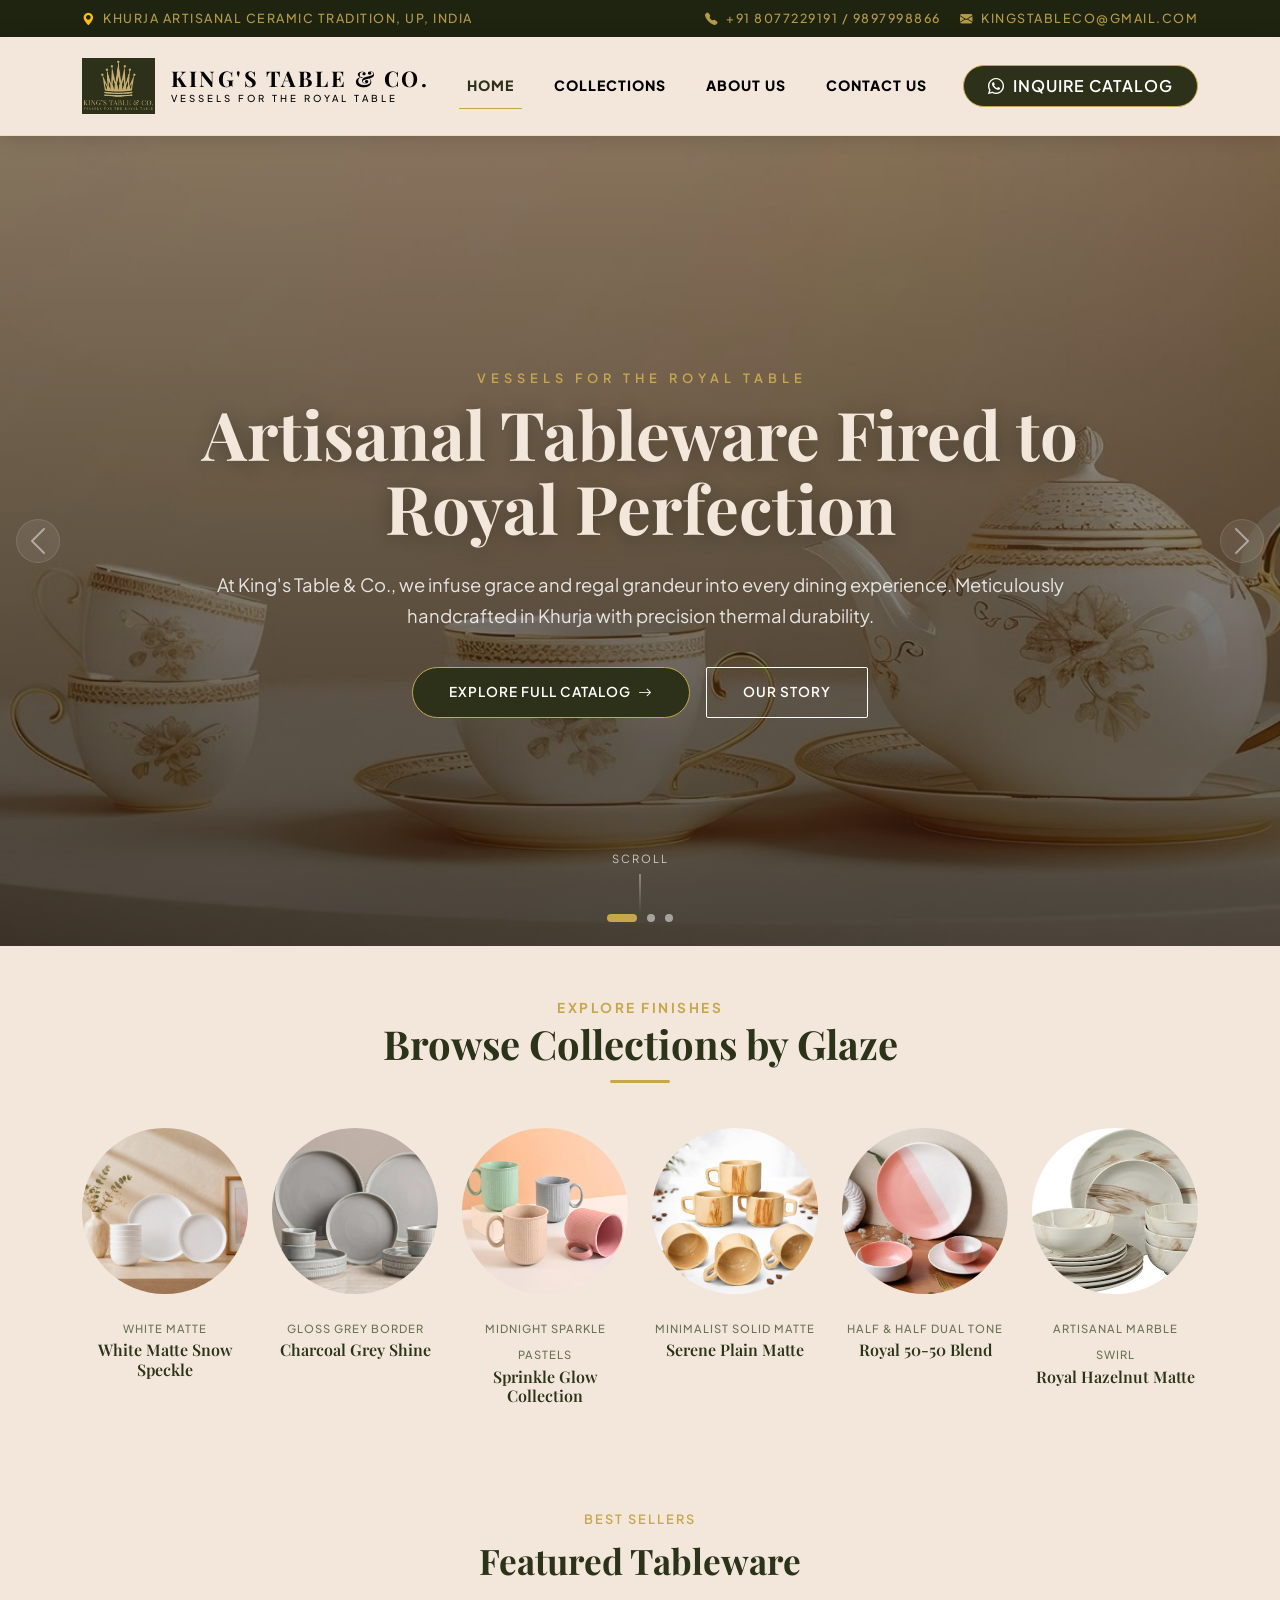
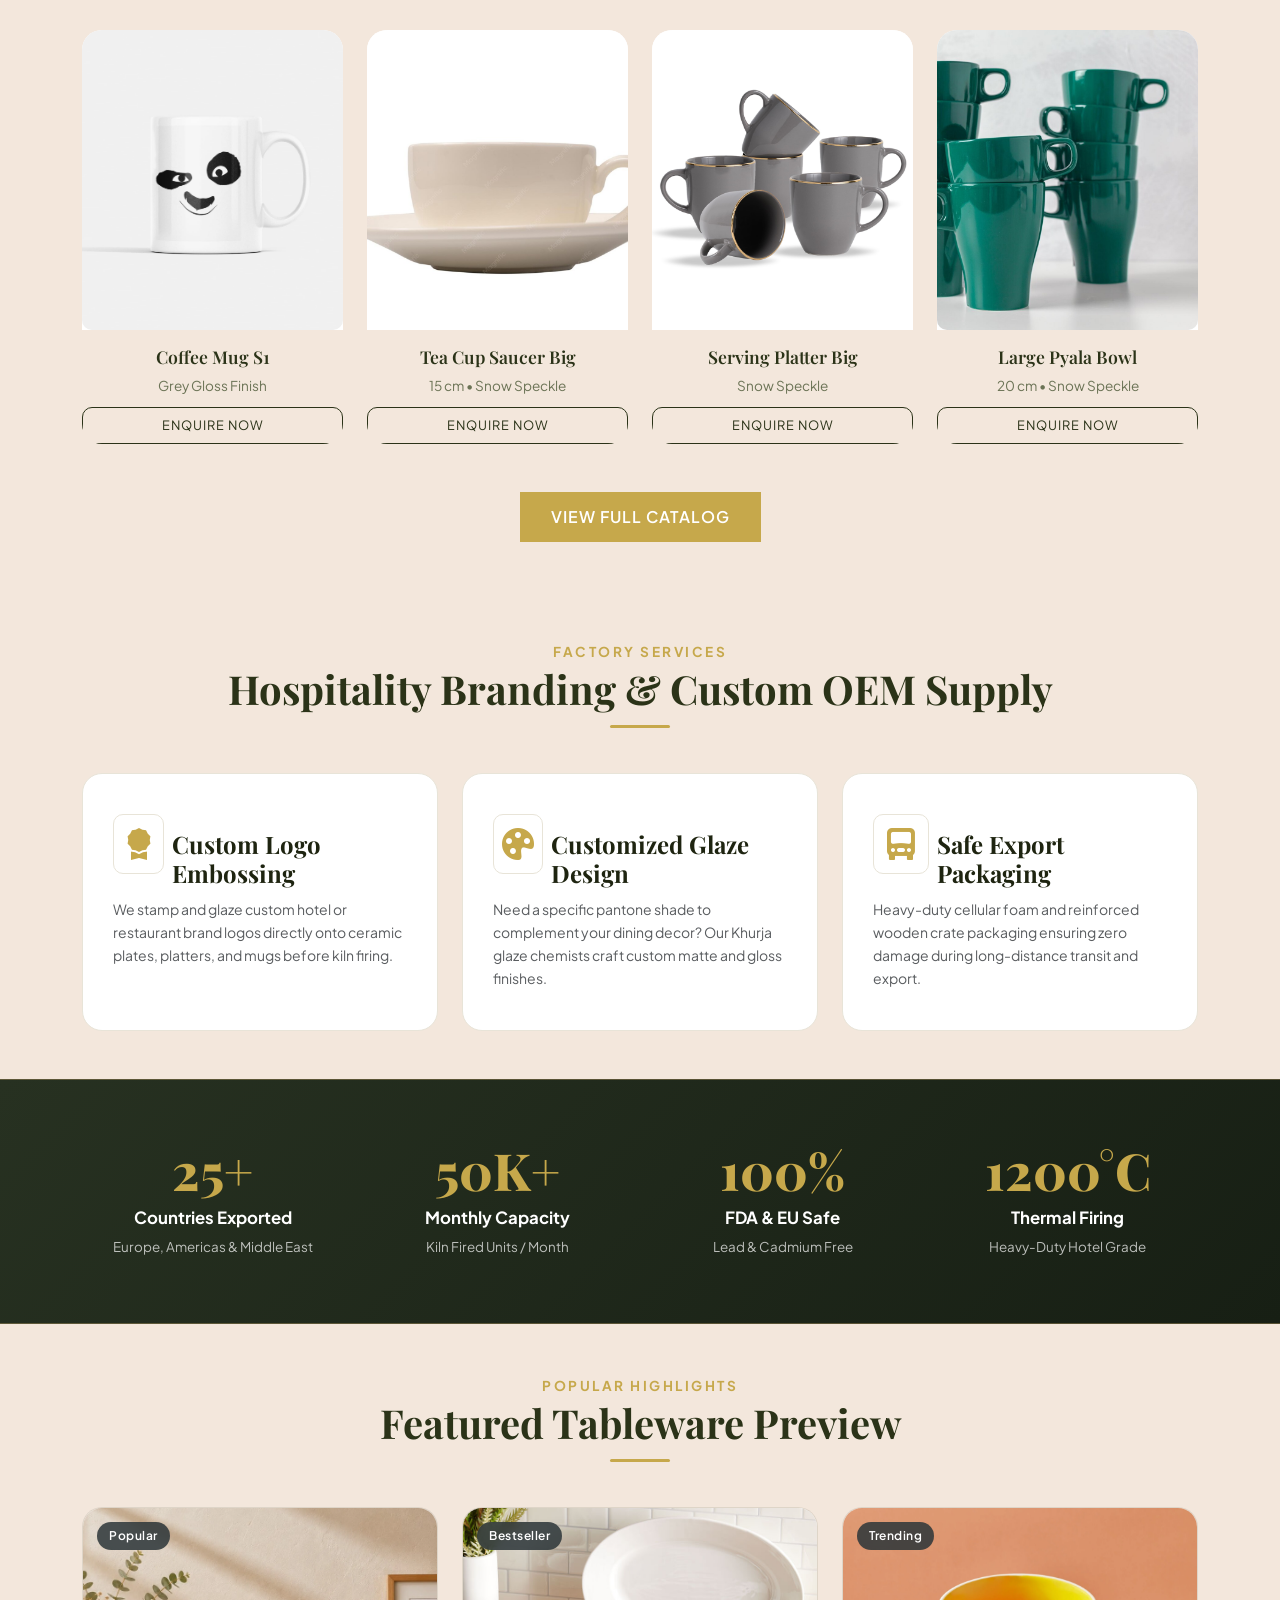
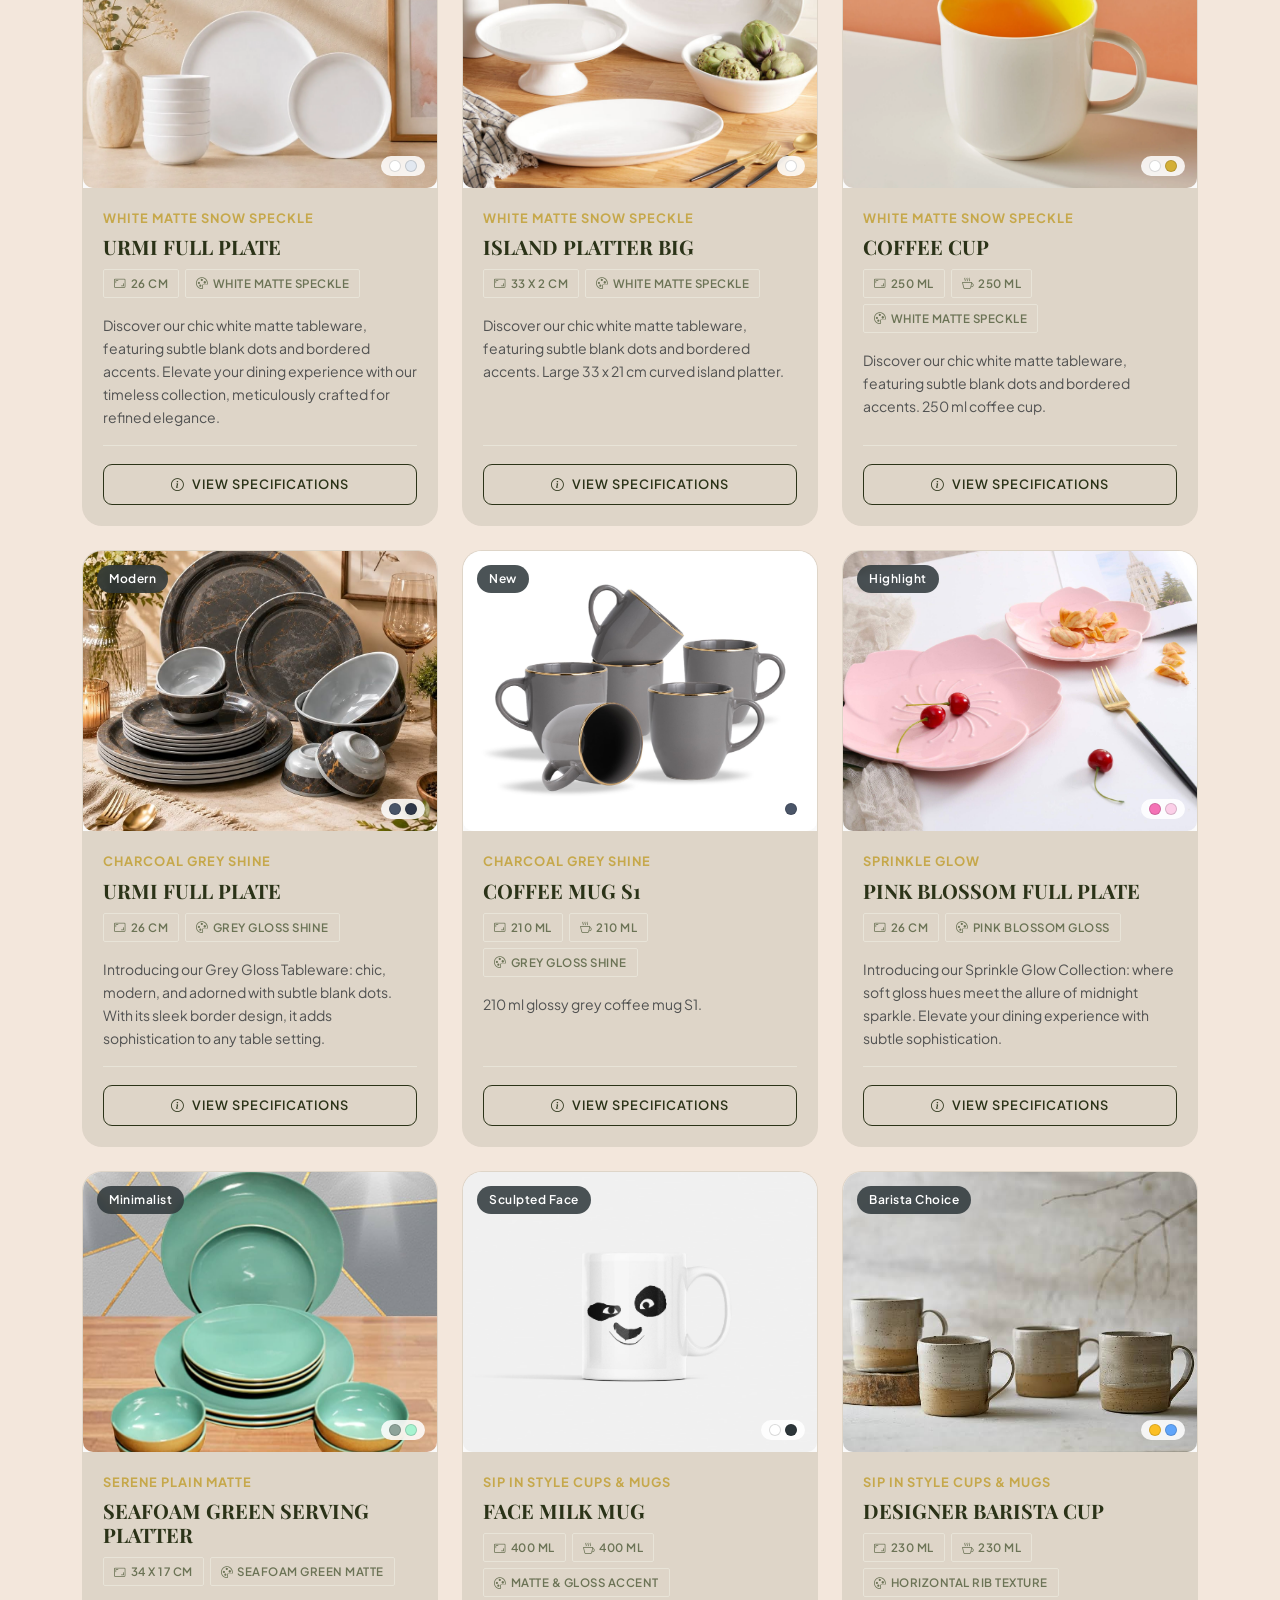
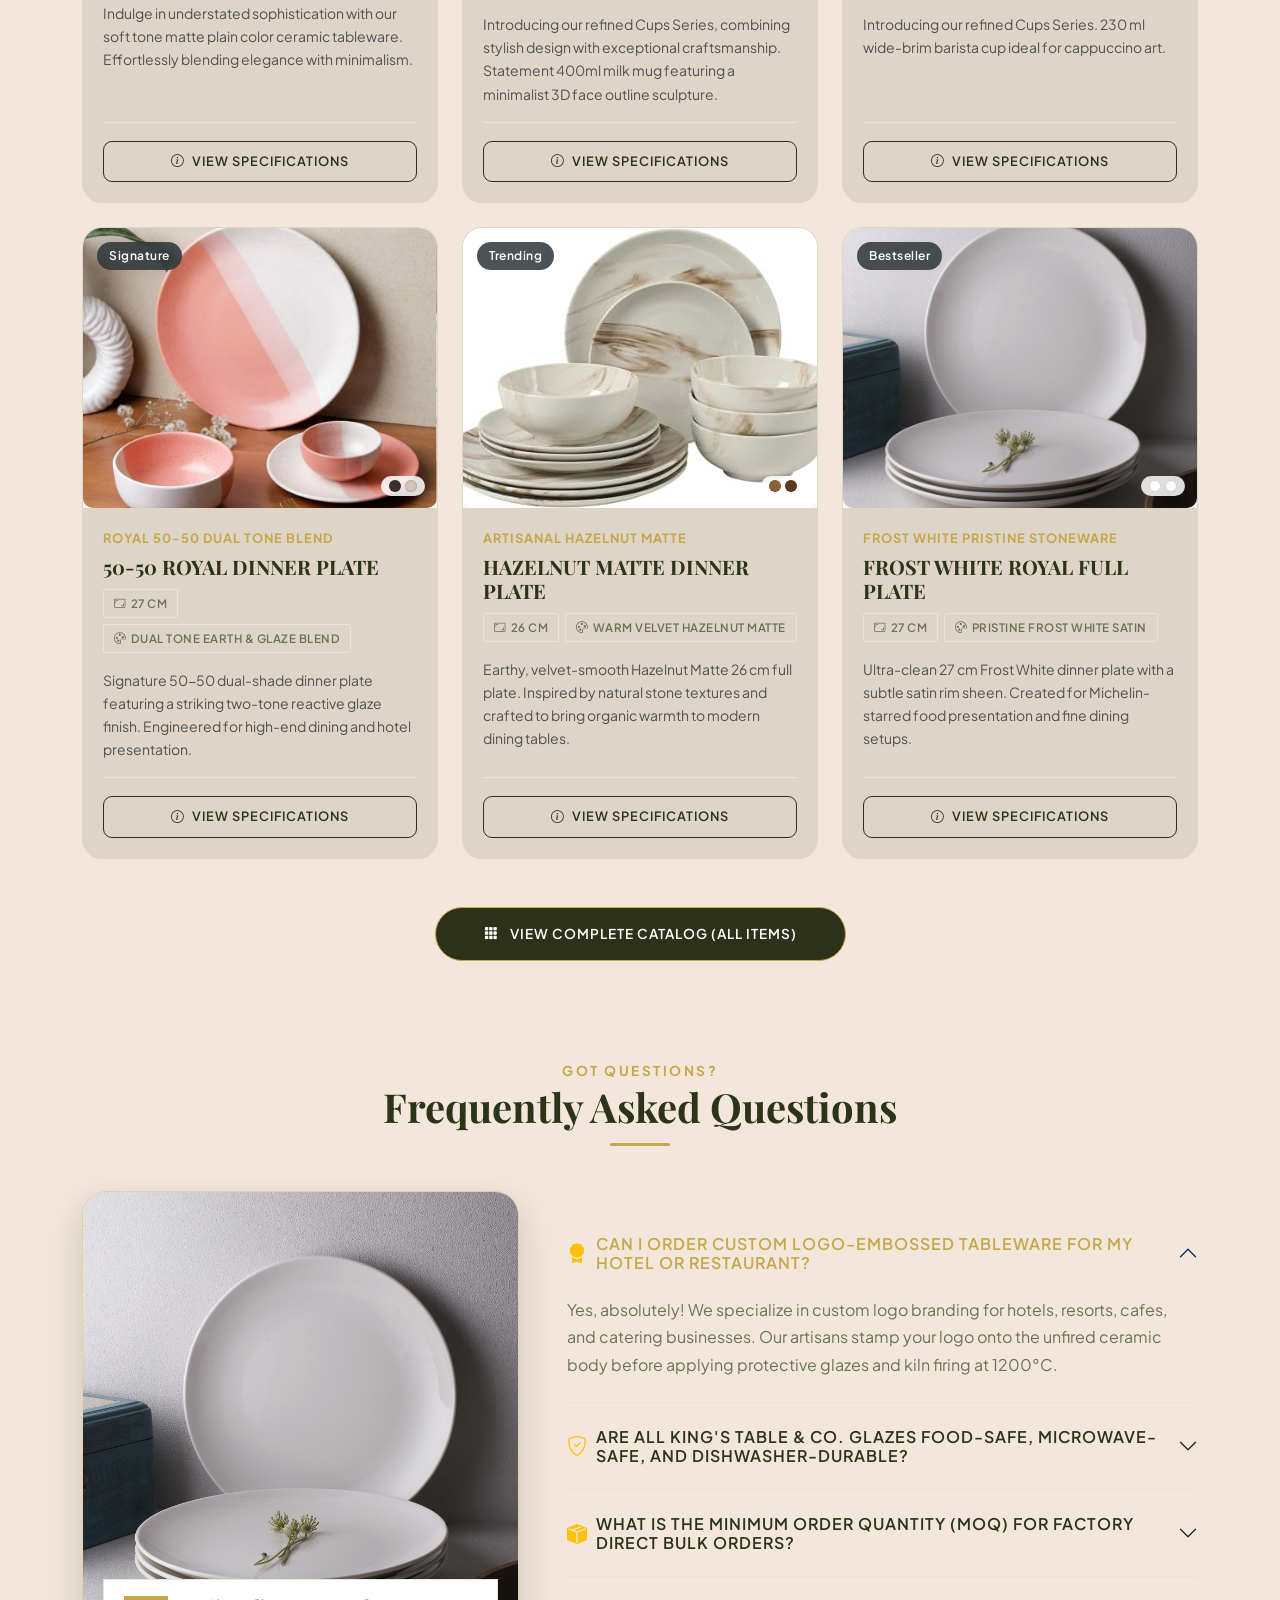
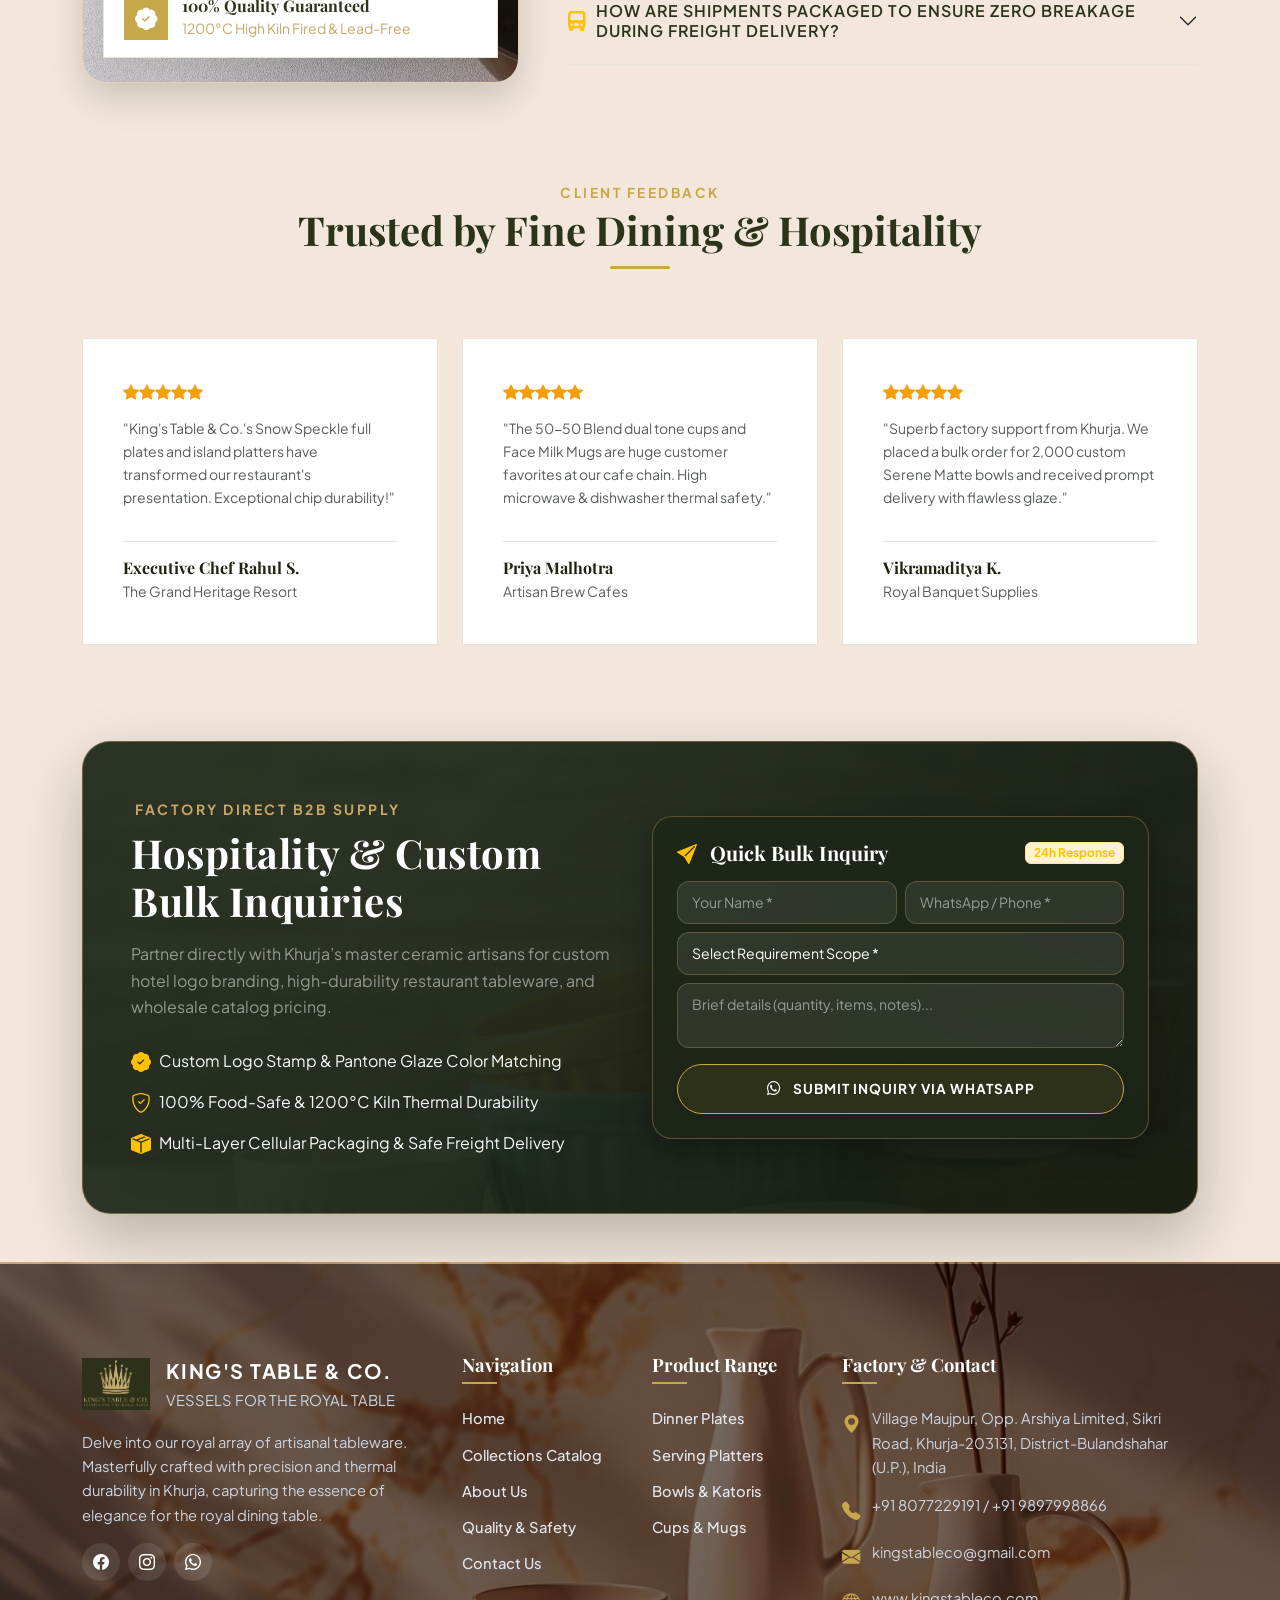
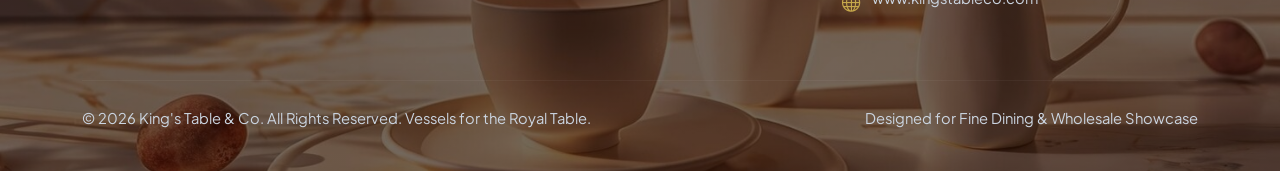
==== commit 25a9dd10: "chnage in bg and all" ====
--- a/index.html
+++ b/index.html
@@ -133,7 +133,7 @@
           <div class="carousel-item active">
             <div
               class="hero-slide-item"
-              style="background-image: url('img/banner1.jpeg');"
+              style="background-image: url('img/bannernew1.jpeg');"
             >
               <div class="hero-slide-overlay"></div>
               <div class="container">
@@ -168,7 +168,7 @@
           <div class="carousel-item">
             <div
               class="hero-slide-item"
-              style="background-image: url('img/banner2.jpeg');"
+              style="background-image: url('https://img.magnific.com/premium-photo/beautiful-ceramic-plates-bowls-beige-table-flat-lay_493343-49752.jpg?w=1480');"
             >
               <div class="hero-slide-overlay"></div>
               <div class="container">
@@ -201,7 +201,7 @@
           <div class="carousel-item">
             <div
               class="hero-slide-item"
-              style="background-image: url('img/banner3.jpeg');"
+              style="background-image: url('./img/banner2new.jpeg');"
             >
               <div class="hero-slide-overlay"></div>
               <div class="container">
@@ -265,7 +265,7 @@
     </section>
 
     <!-- Browse Collections by Finish (Visual Tile Cards Grid) -->
-    <section class="py-5 mt-5">
+    <section class="py-5 " style="background-color: #F3E7DC;">
       <div class="container">
         <div class="section-title-wrap">
           <span class="section-tag">Explore Finishes</span>
@@ -352,7 +352,7 @@
     </section>
 
     <!-- Featured Products Section -->
-    <section class="py-5" style="background-color: #FAFAFA;">
+    <section class="py-5" style="background-color: #F3E7DC;">
       <div class="container">
         <div class="section-title-wrap text-center mb-5">
           <span class="section-tag" style="color: var(--primary-color); letter-spacing: 2px; text-transform: uppercase; font-size: 0.8rem; font-weight: 600;">Best Sellers</span>
@@ -364,44 +364,44 @@
           <div class="col-6 col-md-3">
             <div class="product-card text-center" style="border: none; background: transparent;">
               <div class="product-img-wrap mb-3" style="height: 300px; overflow: hidden; background: #fff;">
-                <img src="./img/images.jpg" alt="COFFEE MUG S1" style="width: 100%; height: 100%; object-fit: cover;" />
+                <img src="./img/facemug.jpg" alt="COFFEE MUG S1" style="width: 100%; height: 100%; object-fit: cover;" />
               </div>
               <h4 style="font-size: 1.1rem; font-weight: 600; color: var(--secondary-color);">Coffee Mug S1</h4>
               <p style="font-size: 0.85rem; color: var(--text-muted); margin-bottom: 10px;">Grey Gloss Finish</p>
-              <a href="contact.html" class="btn" style="border: 1px solid var(--secondary-color); color: var(--secondary-color); font-size: 0.8rem; text-transform: uppercase; letter-spacing: 1px; padding: 8px 20px; border-radius: 0;">Enquire Now</a>
+              <a href="contact.html" class="btn" style="border: 1px solid var(--secondary-color); color: var(--secondary-color); font-size: 0.8rem; text-transform: uppercase; letter-spacing: 1px; padding: 8px 20px; border-radius: 10px;">Enquire Now</a>
             </div>
           </div>
           <!-- Product 2 -->
           <div class="col-6 col-md-3">
             <div class="product-card text-center" style="border: none; background: transparent;">
               <div class="product-img-wrap mb-3" style="height: 300px; overflow: hidden; background: #fff;">
-                <img src="./img/COFFEECUPSAUCERBIG.webp" alt="TEA CUP SAUCER BIG" style="width: 100%; height: 100%; object-fit: cover;" />
+                <img src="./img/snow-coffee-cup-saucer.jpg" alt="TEA CUP SAUCER BIG" style="width: 100%; height: 100%; object-fit: cover;" />
               </div>
               <h4 style="font-size: 1.1rem; font-weight: 600; color: var(--secondary-color);">Tea Cup Saucer Big</h4>
               <p style="font-size: 0.85rem; color: var(--text-muted); margin-bottom: 10px;">15 cm • Snow Speckle</p>
-              <a href="contact.html" class="btn" style="border: 1px solid var(--secondary-color); color: var(--secondary-color); font-size: 0.8rem; text-transform: uppercase; letter-spacing: 1px; padding: 8px 20px; border-radius: 0;">Enquire Now</a>
+              <a href="contact.html" class="btn" style="border: 1px solid var(--secondary-color); color: var(--secondary-color); font-size: 0.8rem; text-transform: uppercase; letter-spacing: 1px; padding: 8px 20px; border-radius: 10px;">Enquire Now</a>
             </div>
           </div>
           <!-- Product 3 -->
           <div class="col-6 col-md-3">
             <div class="product-card text-center" style="border: none; background: transparent;">
               <div class="product-img-wrap mb-3" style="height: 300px; overflow: hidden; background: #fff;">
-                <img src="./img/SERVINGPLATTERBIG.webp" alt="SERVING PLATTER BIG" style="width: 100%; height: 100%; object-fit: cover;" />
+                <img src="./img/CharcoalGreycoffemug.jpg" alt="SERVING PLATTER BIG" style="width: 100%; height: 100%; object-fit: cover;" />
               </div>
               <h4 style="font-size: 1.1rem; font-weight: 600; color: var(--secondary-color);">Serving Platter Big</h4>
               <p style="font-size: 0.85rem; color: var(--text-muted); margin-bottom: 10px;">Snow Speckle</p>
-              <a href="contact.html" class="btn" style="border: 1px solid var(--secondary-color); color: var(--secondary-color); font-size: 0.8rem; text-transform: uppercase; letter-spacing: 1px; padding: 8px 20px; border-radius: 0;">Enquire Now</a>
+              <a href="contact.html" class="btn" style="border: 1px solid var(--secondary-color); color: var(--secondary-color); font-size: 0.8rem; text-transform: uppercase; letter-spacing: 1px; padding: 8px 20px; border-radius: 10px;">Enquire Now</a>
             </div>
           </div>
           <!-- Product 4 -->
           <div class="col-6 col-md-3">
             <div class="product-card text-center" style="border: none; background: transparent;">
               <div class="product-img-wrap mb-3" style="height: 300px; overflow: hidden; background: #fff;">
-                <img src="./img/LARGEPYALABOWL.webp" alt="LARGE PYALA BOWL" style="width: 100%; height: 100%; object-fit: cover;" />
+                <img src="./img/cup-pillar-cup.jpg" alt="LARGE PYALA BOWL" style="width: 100%; height: 100%; object-fit: cover;" />
               </div>
               <h4 style="font-size: 1.1rem; font-weight: 600; color: var(--secondary-color);">Large Pyala Bowl</h4>
               <p style="font-size: 0.85rem; color: var(--text-muted); margin-bottom: 10px;">20 cm • Snow Speckle</p>
-              <a href="contact.html" class="btn" style="border: 1px solid var(--secondary-color); color: var(--secondary-color); font-size: 0.8rem; text-transform: uppercase; letter-spacing: 1px; padding: 8px 20px; border-radius: 0;">Enquire Now</a>
+              <a href="contact.html" class="btn" style="border: 1px solid var(--secondary-color); color: var(--secondary-color); font-size: 0.8rem; text-transform: uppercase; letter-spacing: 1px; padding: 8px 20px; border-radius: 10px;">Enquire Now</a>
             </div>
           </div>
         </div>
@@ -413,7 +413,7 @@
     </section>
 
     <!-- NEW HOMEPAGE SECTION 1: Hospitality Branding & Custom OEM Services -->
-    <section class="py-5 bg-white border-top border-bottom">
+    <section class="py-5" style="background-color: #F3E7DC;">
       <div class="container">
         <div class="section-title-wrap">
           <span class="section-tag">Factory Services</span>
@@ -488,7 +488,7 @@
     </section>
 
     <!-- Brand Stats Counter Strip -->
-     <section class="global-stats-strip">
+     <section class="global-stats-strip" style="background-color: #F3E7DC;">
     <div class="container">
       <div class="row g-4">
         <div class="col-6 col-md-3">
@@ -524,7 +524,7 @@
   </section>
 
     
-    <section class="py-5">
+    <section class="py-5" style="background-color: #F3E7DC;">
       <div class="container">
         <div class="section-title-wrap">
           <span class="section-tag">Popular Highlights</span>
@@ -547,7 +547,7 @@
     </section>
 
     <!-- NEW HOMEPAGE SECTION 2: Frequently Asked Questions (FAQ Accordion) -->
-    <section class="py-5 bg-light border-top border-bottom">
+    <section class="py-5 " style="background-color: #F3E7DC;">
       <div class="container">
         <div class="section-title-wrap">
           <span class="section-tag">Got Questions?</span>
@@ -701,7 +701,7 @@
     </section>
 
     <!-- Testimonials & Client Trust Section -->
-    <section class="bg-white py-5 border-top border-bottom">
+    <section class=" py-5 " style="background-color: #F3E7DC;">
       <div class="container">
         <div class="section-title-wrap">
           <span class="section-tag">Client Feedback</span>
@@ -777,7 +777,7 @@
     </section>
 
     <!-- CTA Banner Section with Background Image & Embedded Quick Inquiry Form -->
-    <section class="py-5 bg-cream">
+    <section class="py-5" style="background-color: #F3E7DC;">
       <div class="container">
         <div class="catalog-cta-banner">
           <div class="row g-4 align-items-center">
@@ -850,7 +850,7 @@
     </section>
 
     <!-- High-Contrast Site Footer -->
-    <footer class="site-footer">
+   <footer class="site-footer" style="background-image: linear-gradient(rgba(0,0,0,0.55), rgba(0,0,0,0.55)), url('./img/banner2new.jpeg'); background-size: cover; background-position: center; background-repeat: no-repeat;">
       <div class="container">
         <div class="row g-4 mb-5">
           <div class="col-lg-4">
--- a/styles.css
+++ b/styles.css
@@ -92,7 +92,7 @@
 
 /* --- Navbar --- */
 .navbar {
-  background: var(--secondary-color);  /* Dark Olive Green from logo */
+  background: #f3e7dc;  /* Dark Olive Green from logo */
   padding: 16px 0;
   transition: var(--transition);
   border-bottom: 1px solid rgba(198, 168, 75, 0.2);
@@ -124,7 +124,7 @@
 .navbar-brand span.brand-text {
   font-weight: 700;
   letter-spacing: 2.5px;
-  color: var(--primary-color);   /* Gold color */
+  color: black;   /* Gold color */
   font-size: 1.35rem;
   font-family: var(--font-heading);
   text-transform: uppercase;
@@ -133,7 +133,7 @@
 .navbar-brand span.brand-tagline {
   font-size: 0.6rem;
   letter-spacing: 3px;
-  color: rgba(198, 168, 75, 0.65);
+  color: black;
   text-transform: uppercase;
   font-weight: 500;
   margin-top: 2px;
@@ -141,17 +141,18 @@
 
 .nav-link {
   font-weight: 500;
-  color: rgba(255,255,255,0.85) !important;
+  color: black !important;
   margin: 0 12px;
   position: relative;
   transition: var(--transition);
   letter-spacing: 1px;
   font-size: 0.88rem;
+  font-weight: 900;
   text-transform: uppercase;
 }
 
 .nav-link:hover, .nav-link.active {
-  color: var(--primary-color) !important;
+  color: #2d3119 !important;
 }
 
 .nav-link::after {
@@ -243,7 +244,7 @@
   z-index: 10;
   color: #ffffff;
   text-align: center;
-  max-width: 750px;
+  max-width: 920px;
   margin: 0 auto;
   padding: 0 20px;
   animation: fadeInUp 0.8s ease-out;
@@ -263,6 +264,7 @@
   font-size: 4.2rem;
   font-weight: 700;
   line-height: 1.1;
+  color: #f3e7dc;
   margin-bottom: 24px;
   font-family: var(--font-heading);
   text-shadow: 0 2px 20px rgba(0,0,0,0.3);
@@ -272,7 +274,7 @@
   font-size: 1.15rem;
   color: rgba(255,255,255,0.85);
   margin-bottom: 36px;
-  max-width: 520px;
+  max-width: 850px;
   margin-left: auto;
   margin-right: auto;
   line-height: 1.7;
@@ -348,7 +350,7 @@
 
 /* --- Buttons --- */
 .btn-primary-custom {
-  background-color: var(--primary-color);
+  background-color: #2d3119;
   border: 1px solid var(--primary-color);
   color: #ffffff;
   padding: 14px 36px;
@@ -356,16 +358,16 @@
   letter-spacing: 1px;
   text-transform: uppercase;
   font-size: 0.85rem;
-  border-radius: 2px;
+  border-radius: 54px;
   transition: var(--transition);
   text-decoration: none;
   display: inline-block;
 }
 
 .btn-primary-custom:hover {
-  background-color: var(--primary-hover);
+  background-color: whitesmoke;
   border-color: var(--primary-hover);
-  color: #ffffff;
+  color: #2d3119;
 }
 
 .btn-outline-custom {
@@ -516,7 +518,7 @@
 /* --- Service & OEM Branding Feature Cards (Homepage New Section 1) --- */
 .oem-card {
   background: var(--bg-card);
-  border-radius: 0px;
+  border-radius: 20px;
   padding: 40px 30px;
   border: 1px solid var(--border-light);
   transition: var(--transition);
@@ -532,7 +534,7 @@
 .oem-icon-wrap {
   width: 60px;
   height: 60px;
-  border-radius: 0px;
+  border-radius: 10px;
   background: transparent;
   color: var(--primary-color);
   display: flex;
@@ -744,8 +746,8 @@
 
 /* --- Product Cards --- */
 .product-card {
-  background: var(--bg-card);
-  border-radius: var(--radius-card);
+  background: #2d31191a;
+  border-radius: 20px;
   border: 1px solid transparent;
   overflow: hidden;
   transition: var(--transition);
@@ -757,6 +759,7 @@
 .product-card:hover {
   transform: translateY(-4px);
   box-shadow: var(--shadow-sm);
+  background-color: #E8E4D8;
 }
 
 .product-img-wrap {
@@ -774,6 +777,7 @@
   width: 100%;
   height: 100%;
   object-fit: cover;
+  border-radius: 10px;
   transition: transform 0.8s ease;
 }
 
@@ -872,7 +876,7 @@
   font-size: 0.8rem;
   letter-spacing: 1px;
   text-transform: uppercase;
-  border-radius: 2px;
+  border-radius: 9px;
   padding: 10px 16px;
   transition: var(--transition);
   width: 100%;
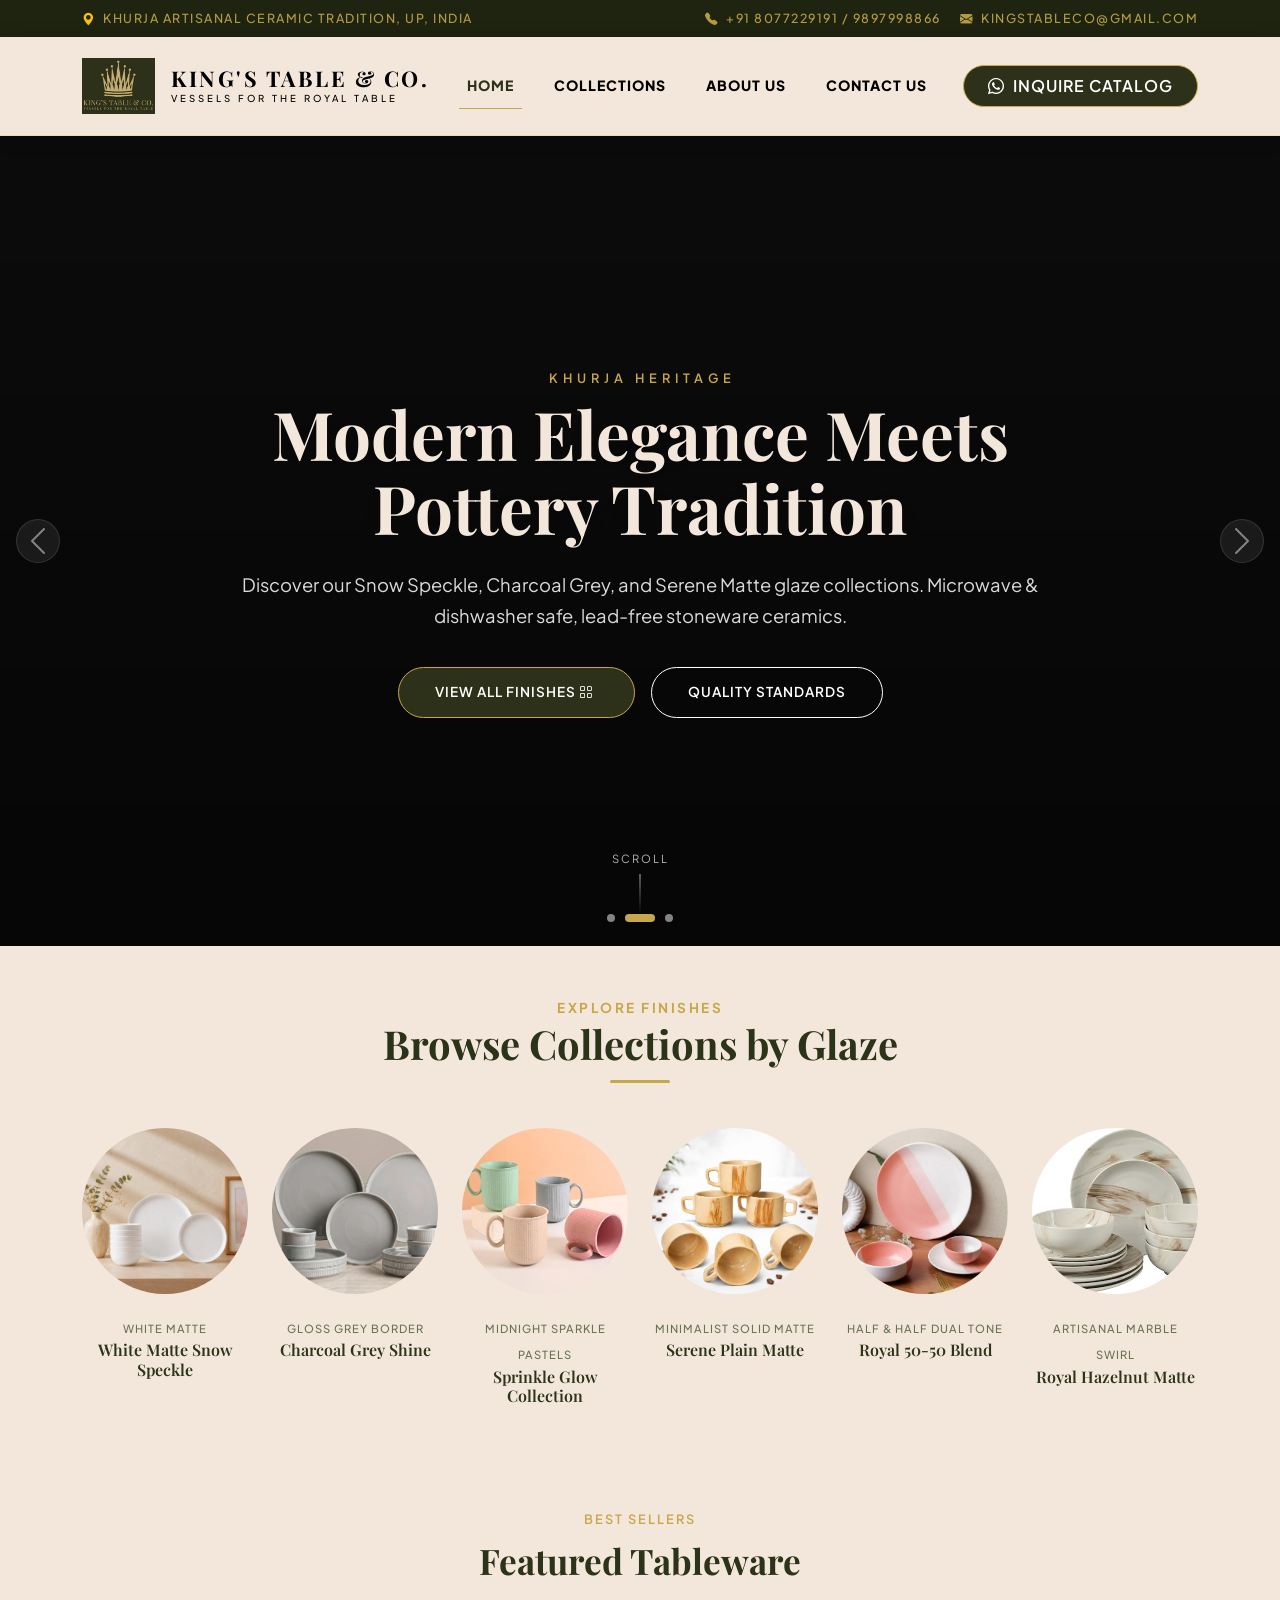
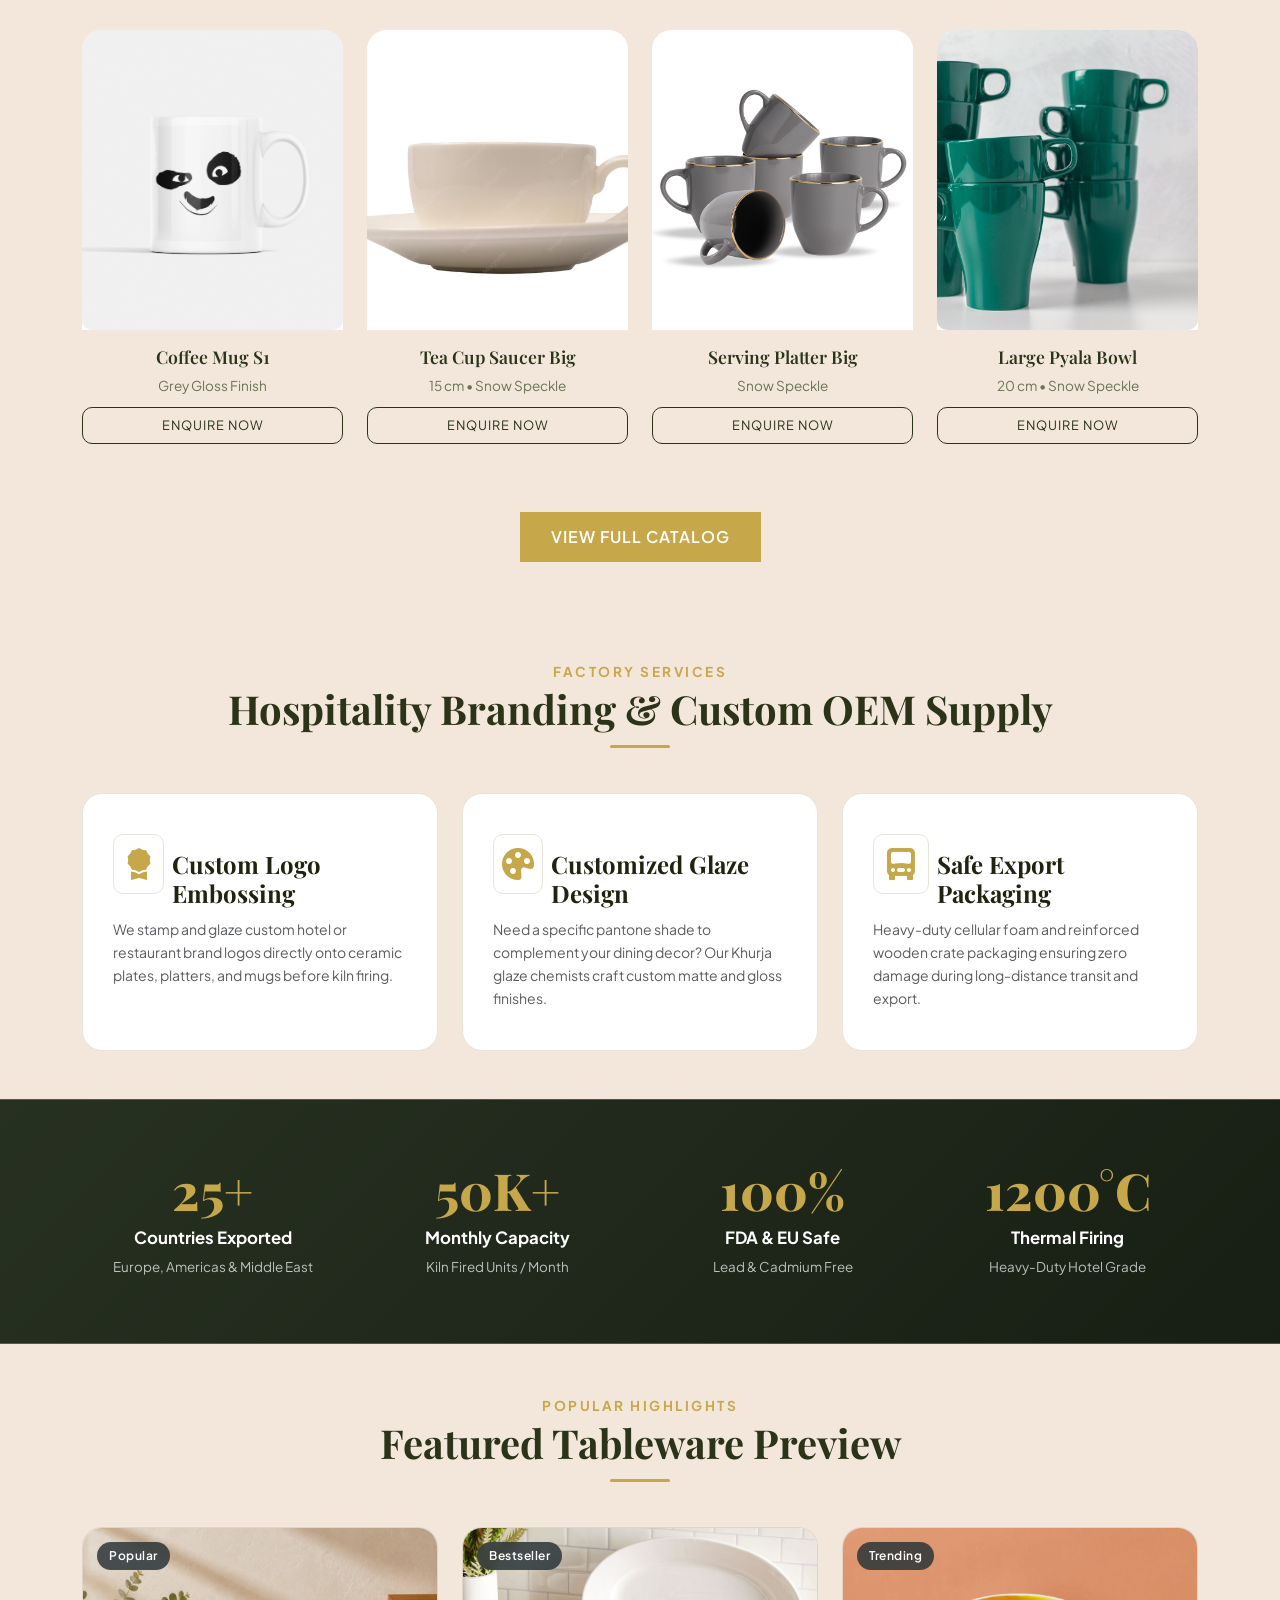
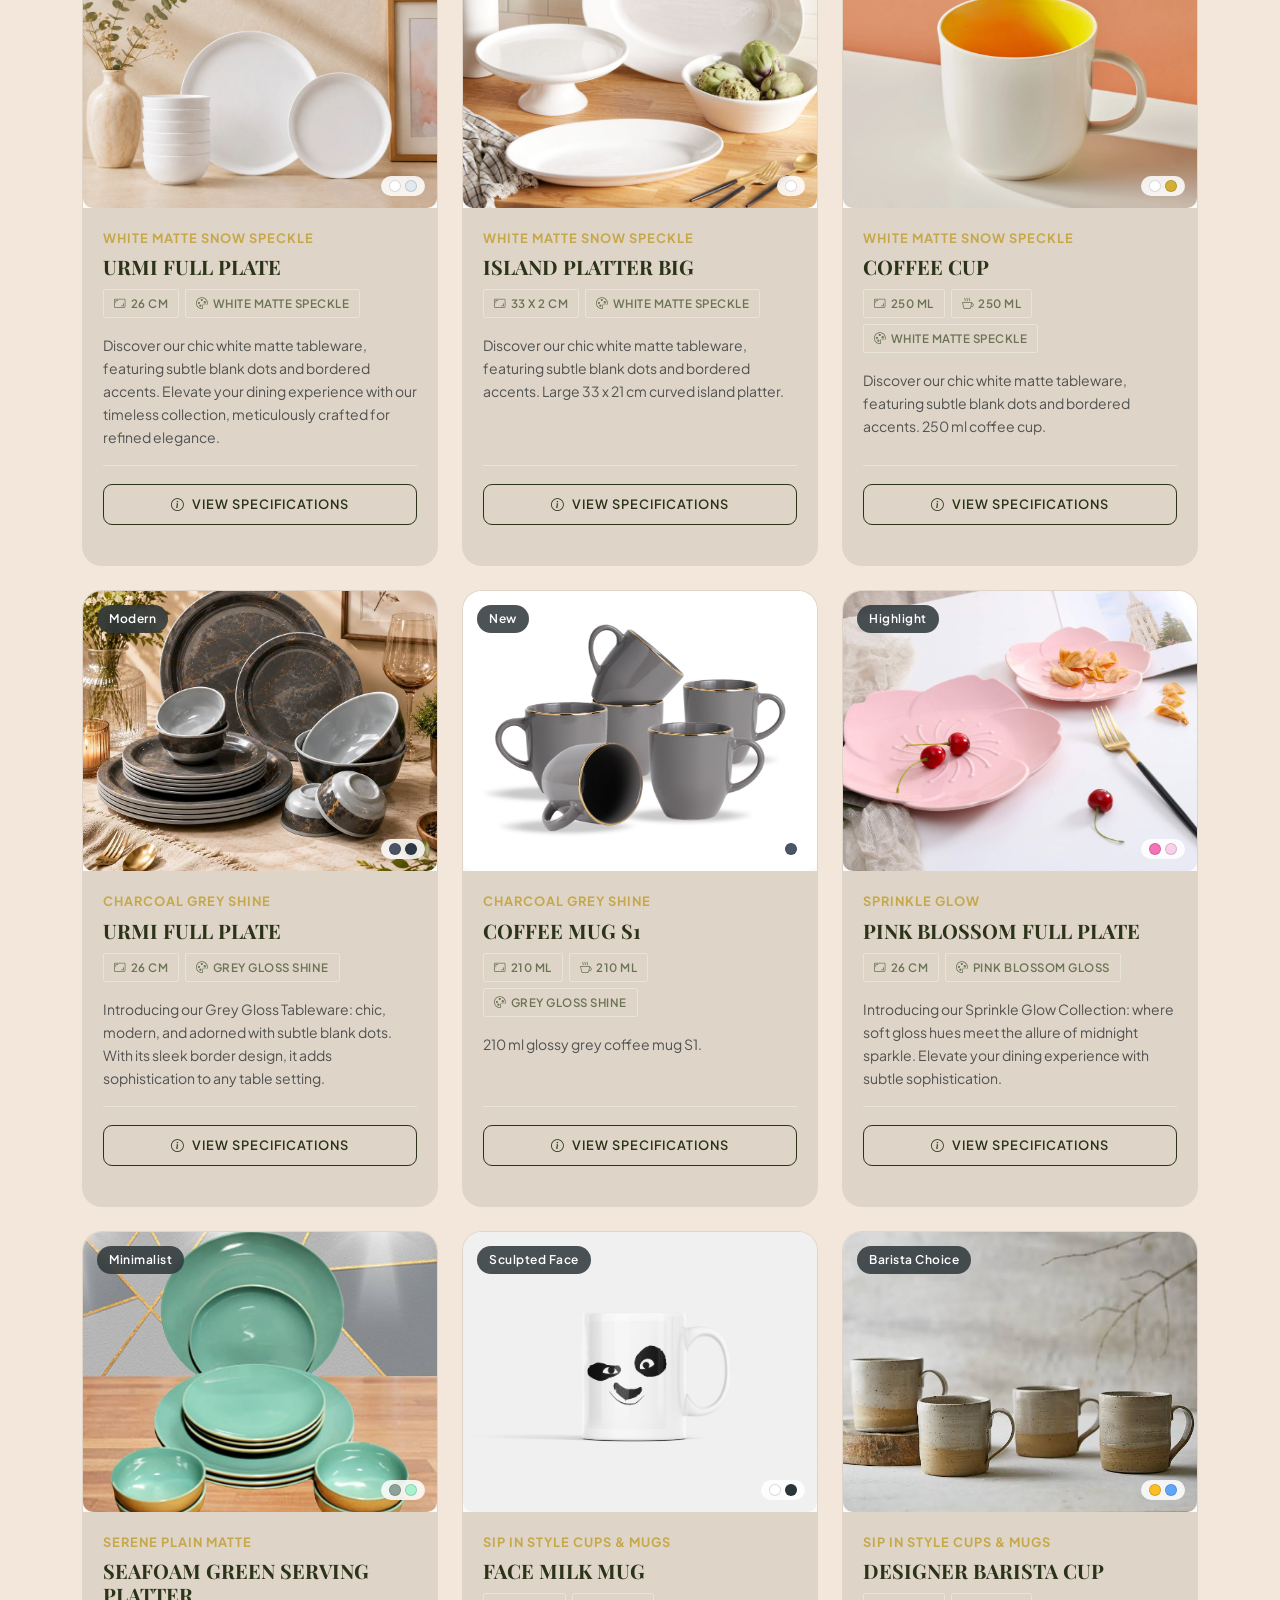
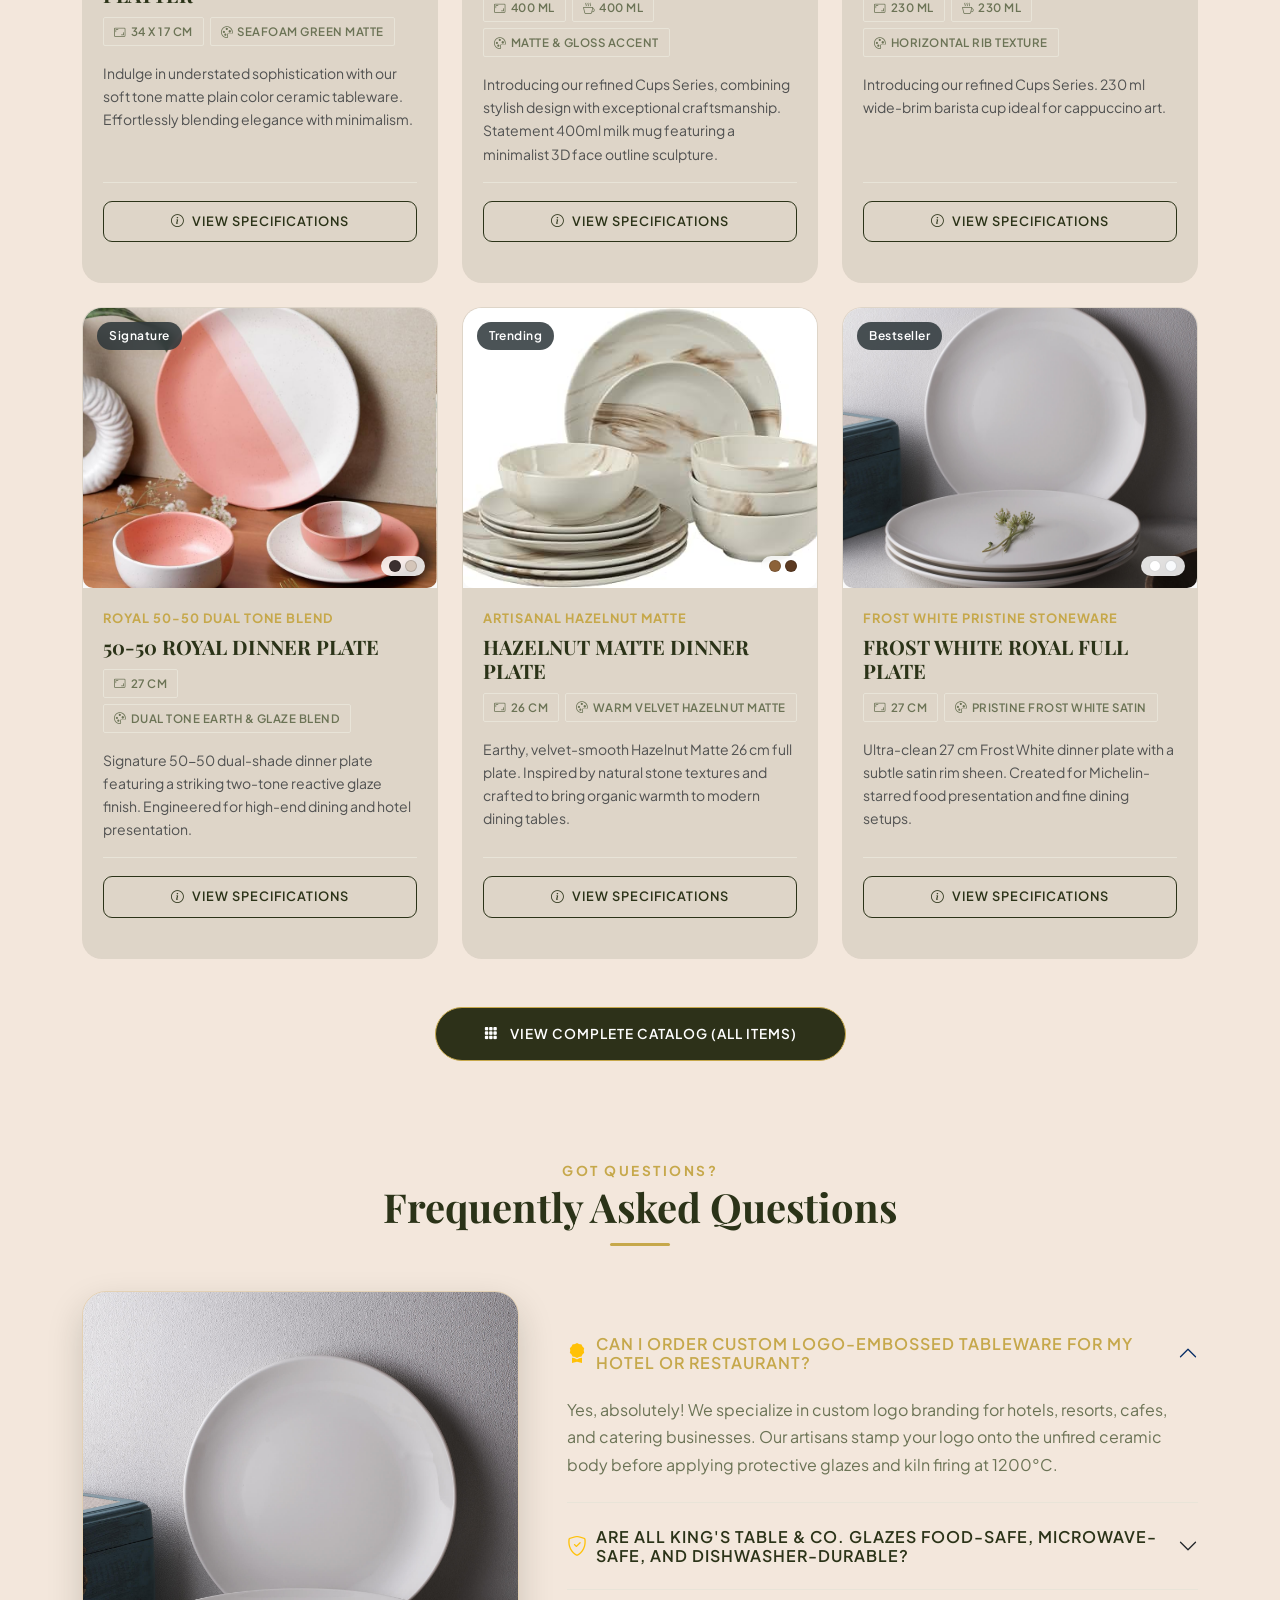
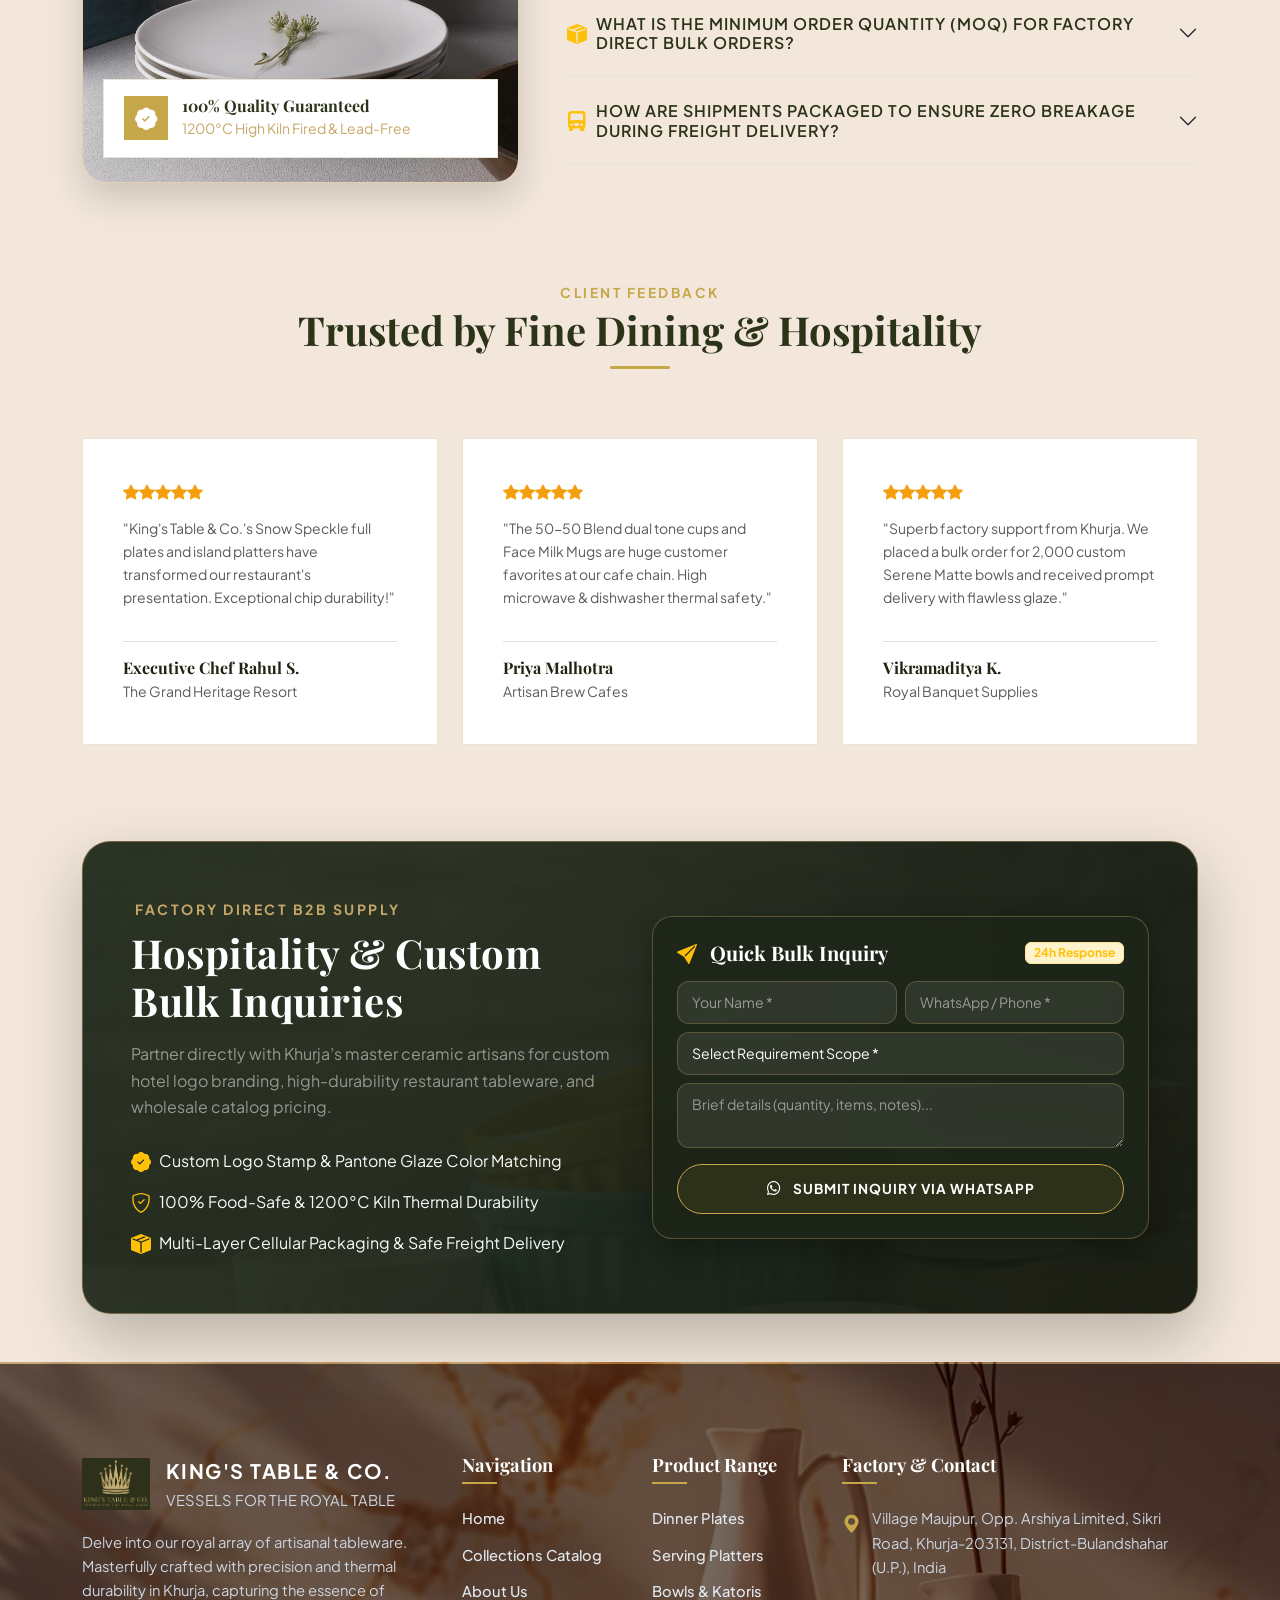
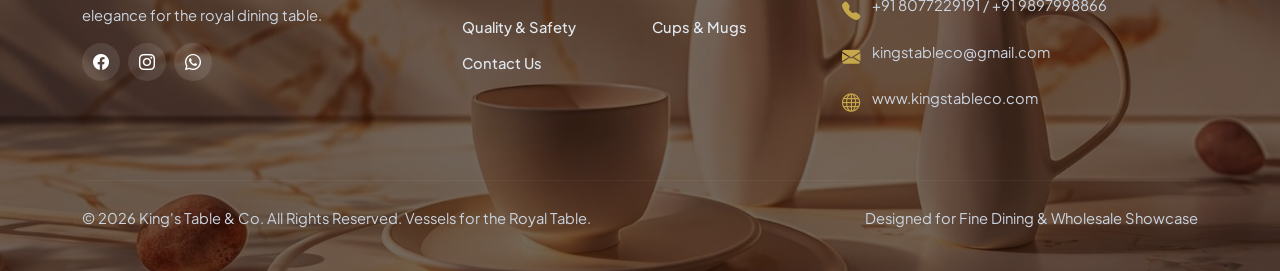
==== commit d8bbe103: "lititl chagne" ====
--- a/index.html
+++ b/index.html
@@ -850,6 +850,7 @@
     </section>
 
     <!-- High-Contrast Site Footer -->
+     
    <footer class="site-footer" style="background-image: linear-gradient(rgba(0,0,0,0.55), rgba(0,0,0,0.55)), url('./img/banner2new.jpeg'); background-size: cover; background-position: center; background-repeat: no-repeat;">
       <div class="container">
         <div class="row g-4 mb-5">
--- a/styles.css
+++ b/styles.css
@@ -379,7 +379,7 @@
   letter-spacing: 1px;
   text-transform: uppercase;
   font-size: 0.85rem;
-  border-radius: 2px;
+  border-radius: 50px;
   transition: var(--transition);
   text-decoration: none;
   display: inline-block;
@@ -752,6 +752,7 @@
   overflow: hidden;
   transition: var(--transition);
   height: 100%;
+  padding-bottom: 20px;
   display: flex;
   flex-direction: column;
 }
@@ -1019,6 +1020,10 @@
 /* ==========================================
    FOOTER STYLING (High Contrast & Clear Layout)
    ========================================== */
+
+
+   
+   
 .site-footer {
   background-color: var(--secondary-dark);    /* Deep Olive from logo */
   border-top: 2px solid rgba(198, 168, 75, 0.3);
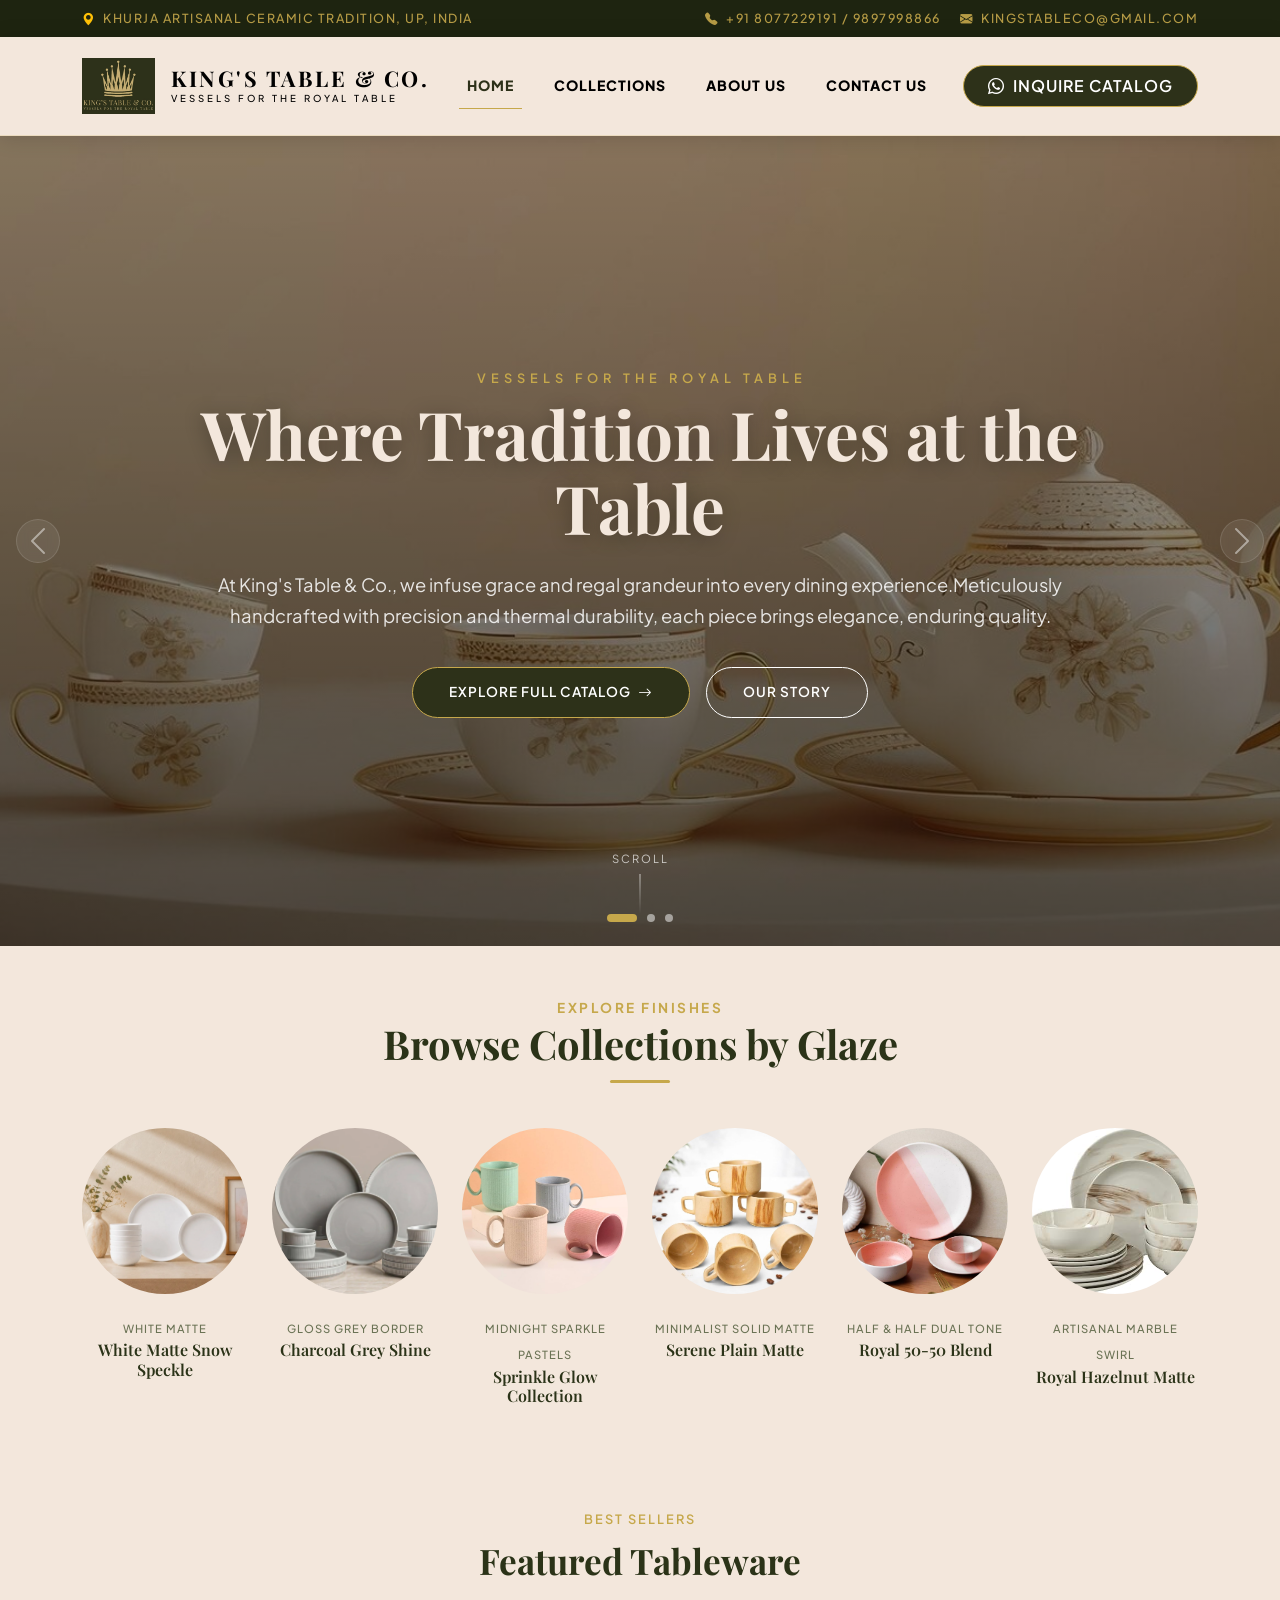
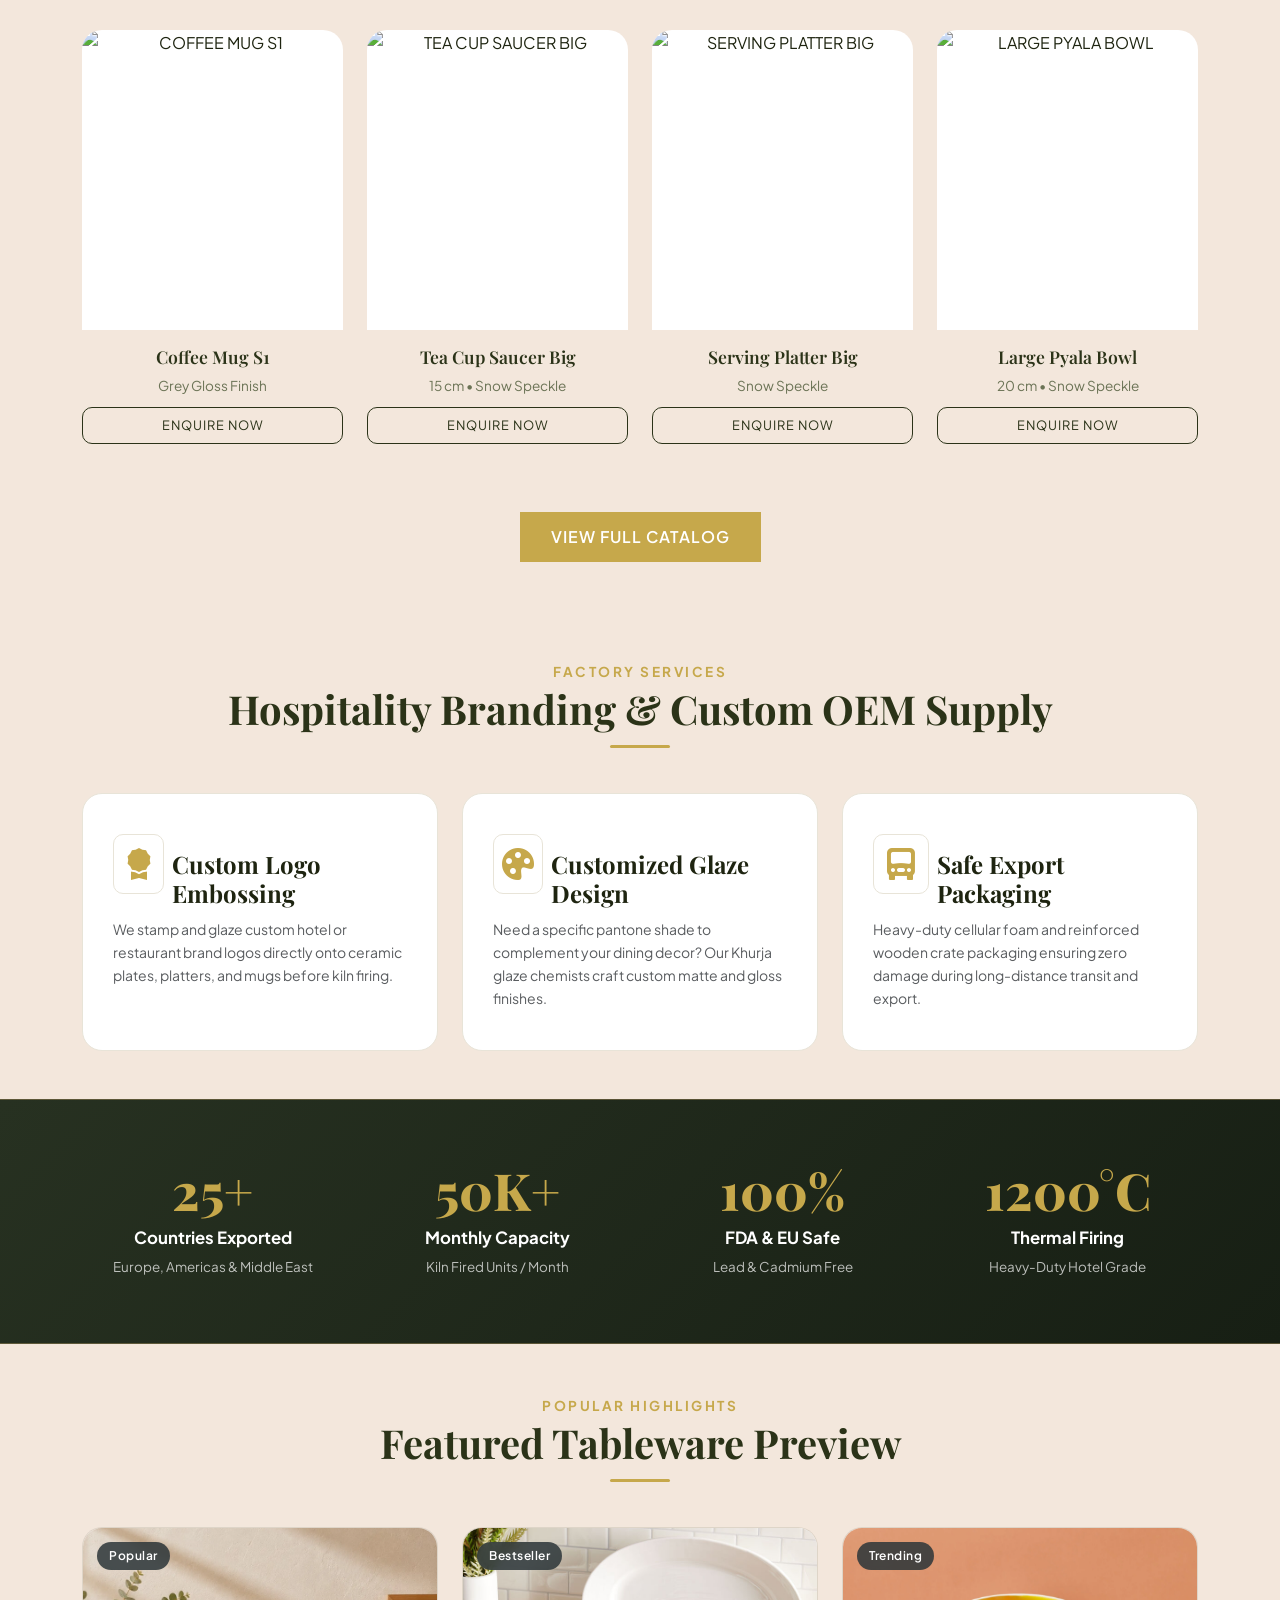
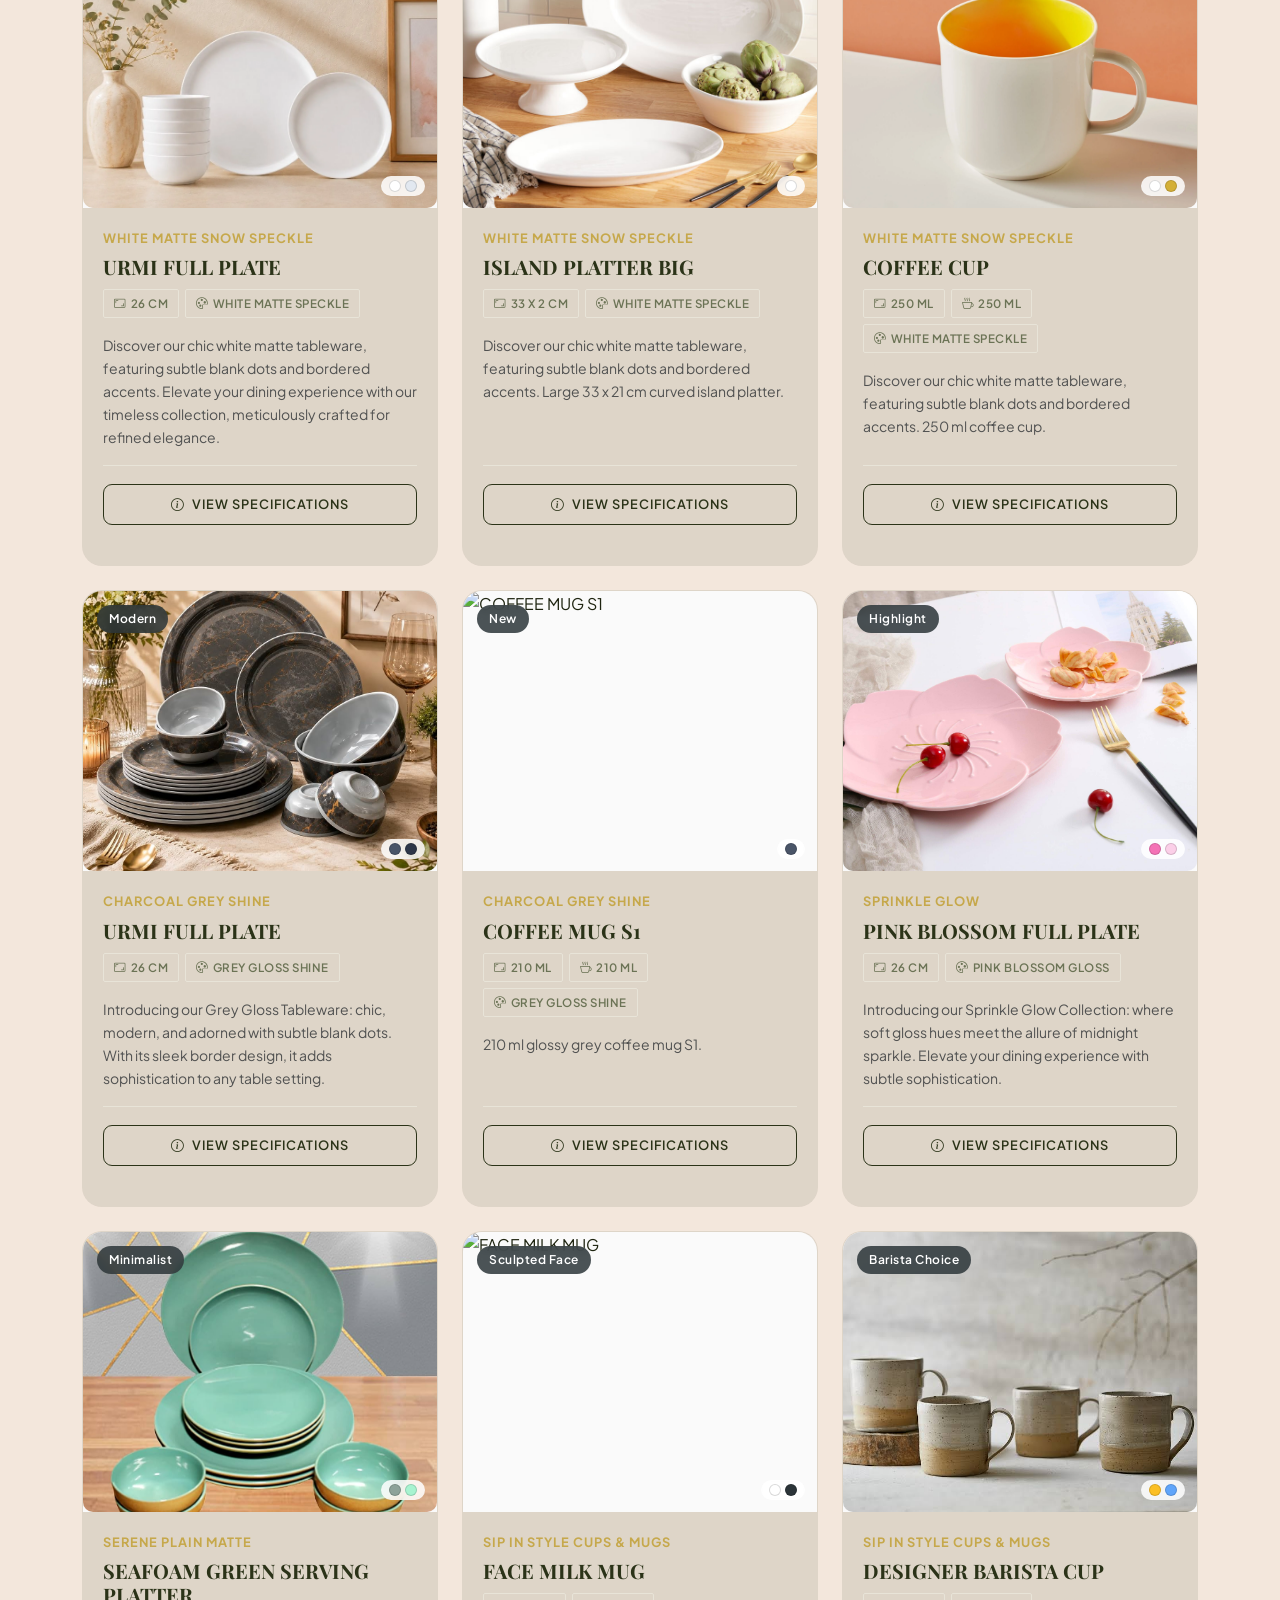
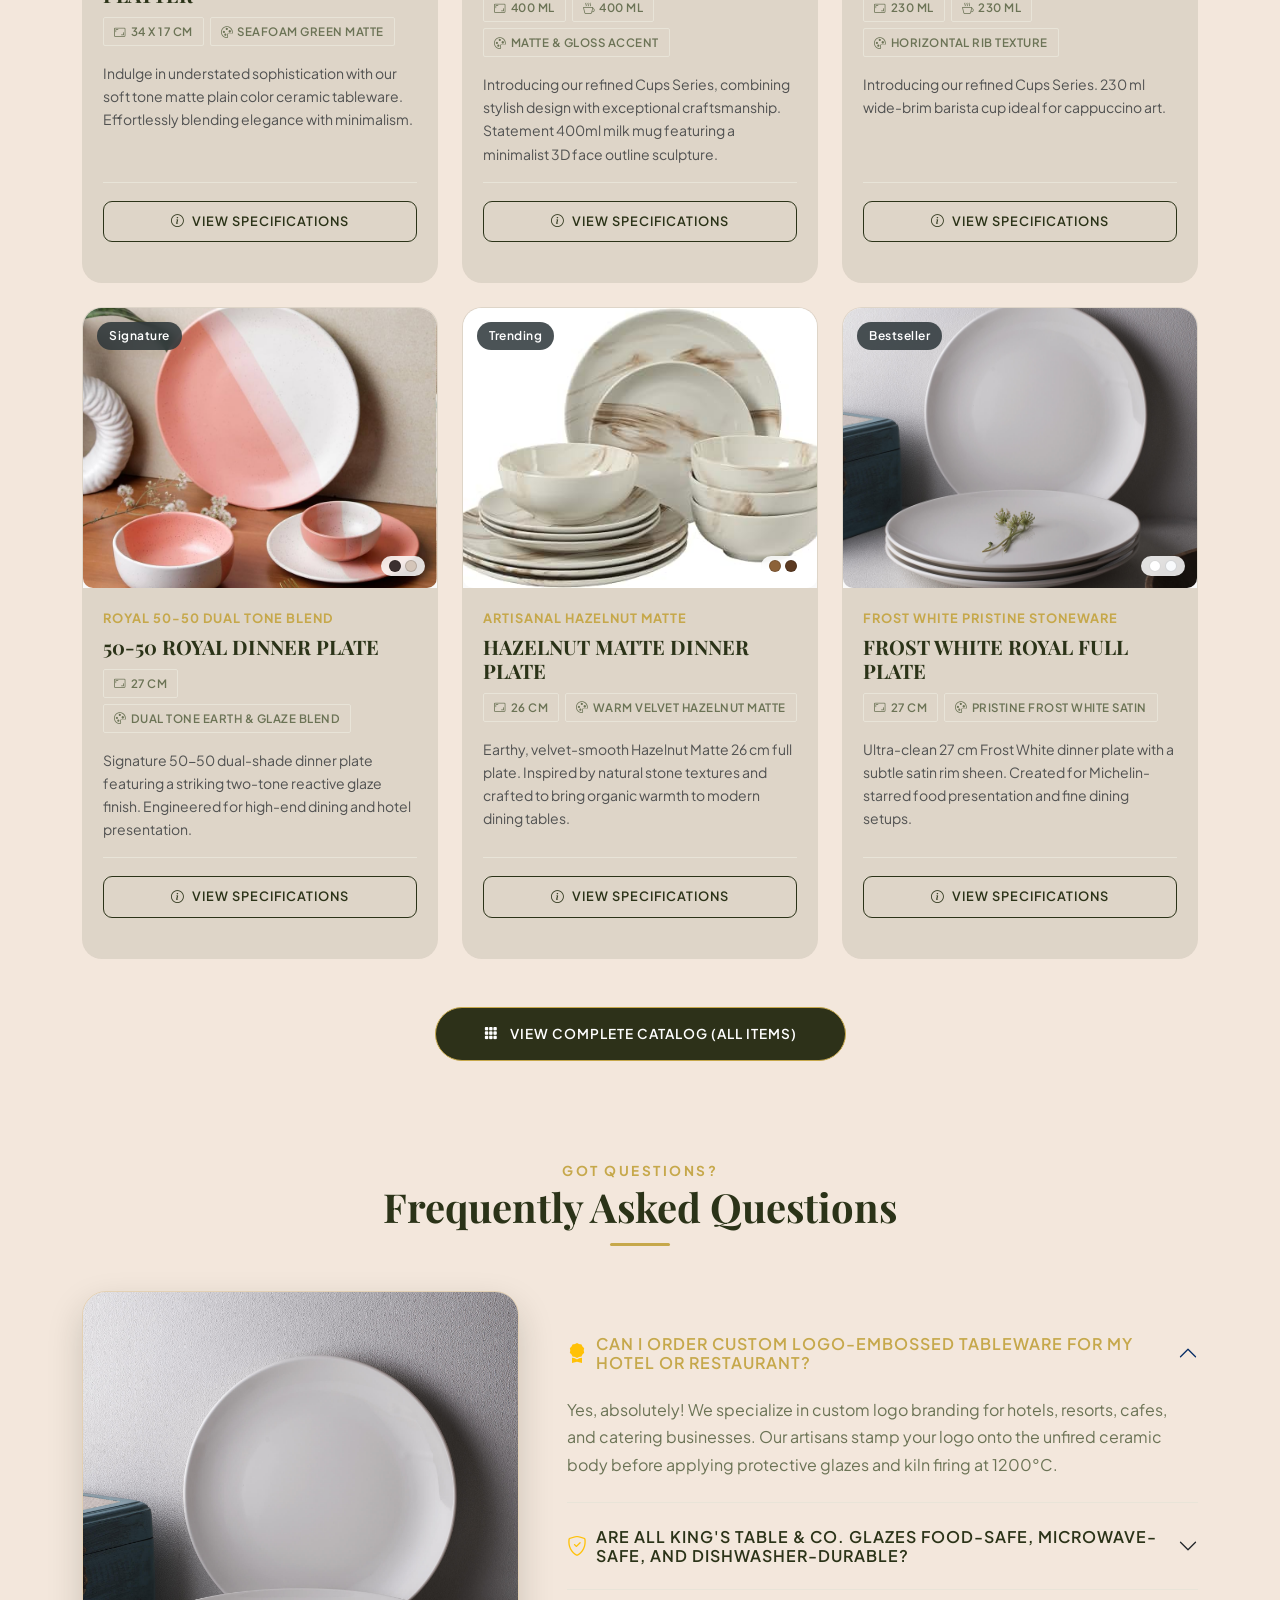
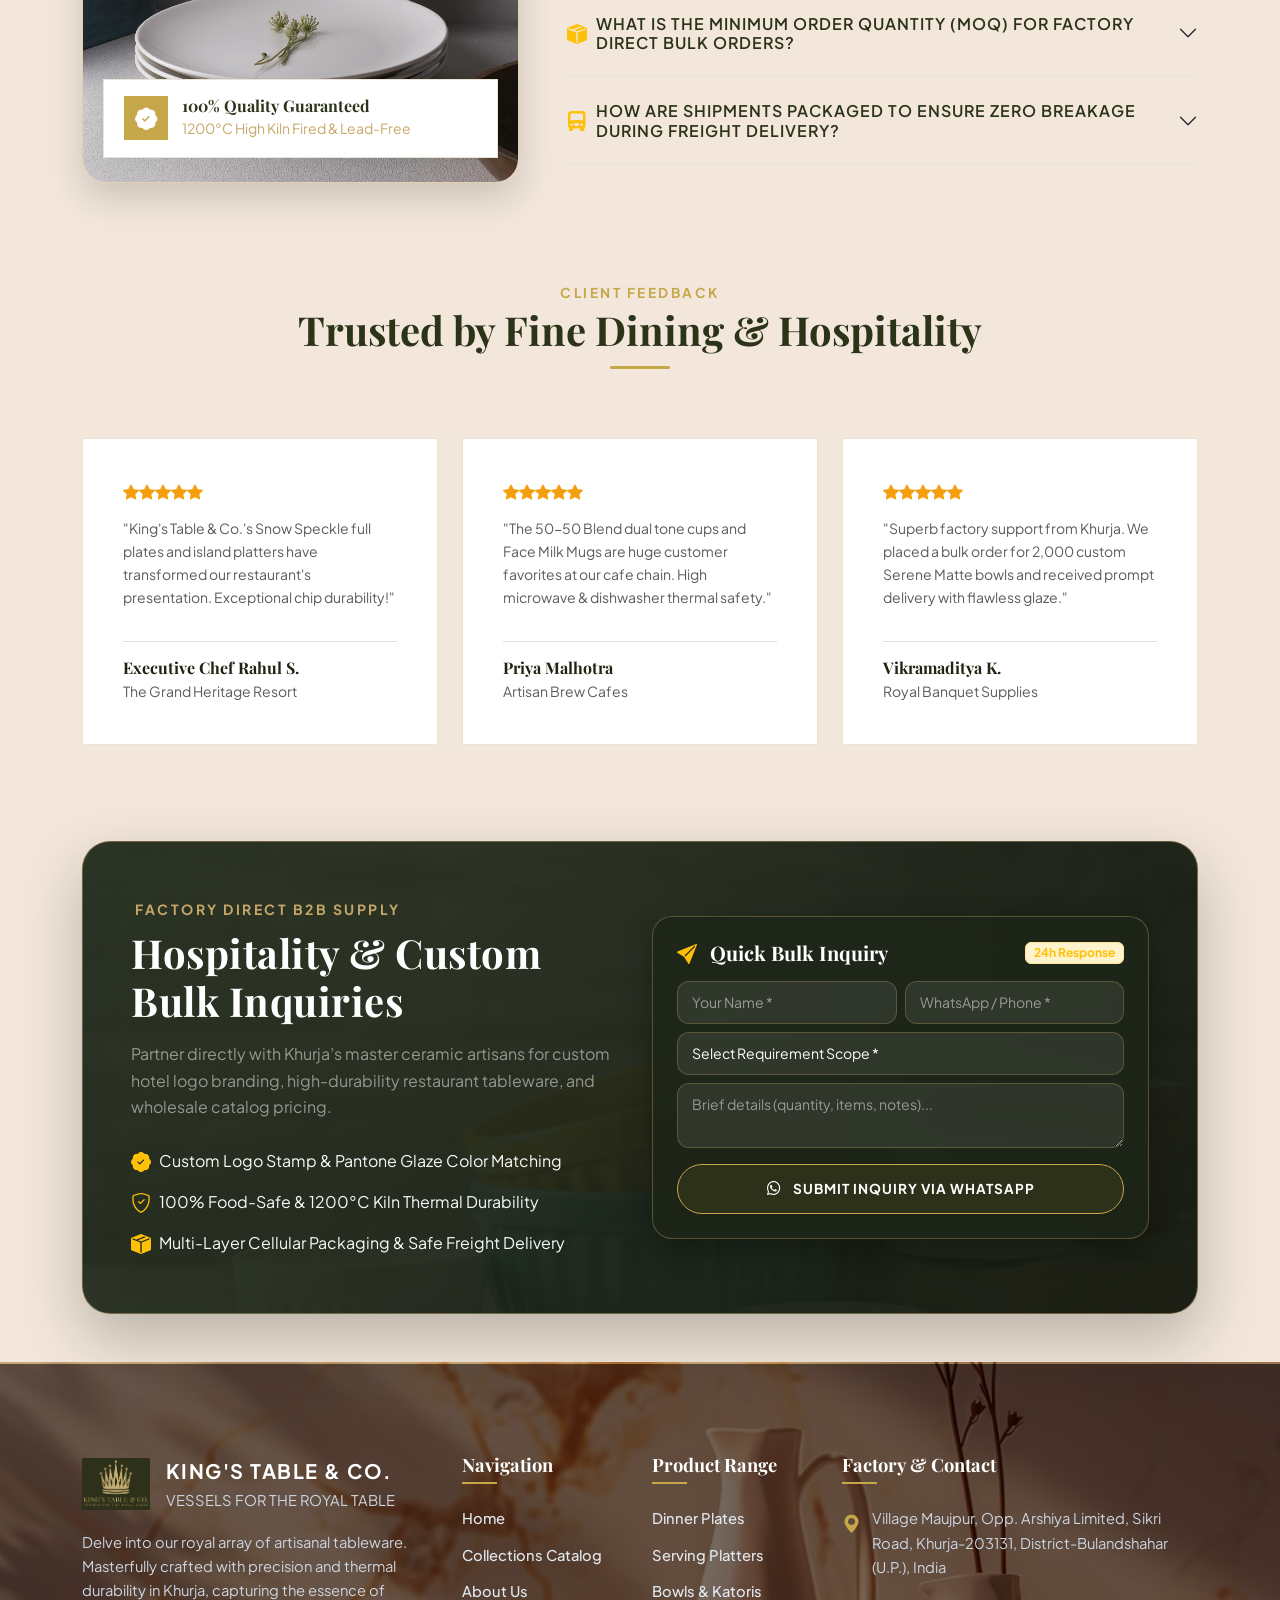
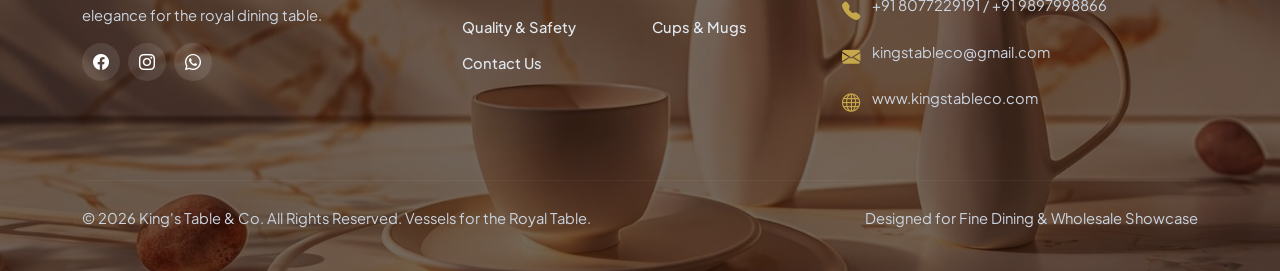
==== commit 96a18711: "other pages layout" ====
--- a/index.html
+++ b/index.html
@@ -143,12 +143,10 @@
                     Table</span
                   >
                   <h1 class="hero-title">
-                    Artisanal Tableware Fired to Royal Perfection
+                   Where Tradition Lives at the Table
                   </h1>
                   <p class="hero-desc">
-                    At King's Table & Co., we infuse grace and regal grandeur
-                    into every dining experience. Meticulously handcrafted in
-                    Khurja with precision thermal durability.
+                    At King's Table & Co., we infuse grace and regal grandeur into every dining experience.Meticulously handcrafted with precision and thermal durability, each piece brings  elegance, enduring quality.
                   </p>
                   <div class="d-flex flex-wrap gap-3 justify-content-center">
                     <a href="collections.html" class="btn btn-primary-custom"
@@ -174,7 +172,7 @@
               <div class="container">
                 <div class="hero-slide-content">
                   <span class="hero-subtitle mb-2 d-inline-block"
-                    ><i class="bi bi-sparkles me-1"></i> Khurja Heritage</span
+                    ><i class="bi bi-sparkles me-1"></i> Shaped by Craft</span
                   >
                   <h1 class="hero-title">
                     Modern Elegance Meets Pottery Tradition
@@ -364,7 +362,7 @@
           <div class="col-6 col-md-3">
             <div class="product-card text-center" style="border: none; background: transparent;">
               <div class="product-img-wrap mb-3" style="height: 300px; overflow: hidden; background: #fff;">
-                <img src="./img/facemug.jpg" alt="COFFEE MUG S1" style="width: 100%; height: 100%; object-fit: cover;" />
+                <img src="https://img.magnific.com/free-photo/cup-coffee-coffee-beans_1252-901.jpg?t=st=1790665729~exp=1790669329~hmac=71e4ea0e639a017c4ea14e51137fc07fd471eed35393e90128a2dd008533e3d6&w=1480" alt="COFFEE MUG S1" style="width: 100%; height: 100%; object-fit: cover;" />
               </div>
               <h4 style="font-size: 1.1rem; font-weight: 600; color: var(--secondary-color);">Coffee Mug S1</h4>
               <p style="font-size: 0.85rem; color: var(--text-muted); margin-bottom: 10px;">Grey Gloss Finish</p>
@@ -375,7 +373,7 @@
           <div class="col-6 col-md-3">
             <div class="product-card text-center" style="border: none; background: transparent;">
               <div class="product-img-wrap mb-3" style="height: 300px; overflow: hidden; background: #fff;">
-                <img src="./img/snow-coffee-cup-saucer.jpg" alt="TEA CUP SAUCER BIG" style="width: 100%; height: 100%; object-fit: cover;" />
+                <img src="https://img.magnific.com/premium-photo/white-coffee-cup-with-saucer-golden-background_158518-20472.jpg?w=1480" alt="TEA CUP SAUCER BIG" style="width: 100%; height: 100%; object-fit: cover;" />
               </div>
               <h4 style="font-size: 1.1rem; font-weight: 600; color: var(--secondary-color);">Tea Cup Saucer Big</h4>
               <p style="font-size: 0.85rem; color: var(--text-muted); margin-bottom: 10px;">15 cm • Snow Speckle</p>
@@ -386,7 +384,7 @@
           <div class="col-6 col-md-3">
             <div class="product-card text-center" style="border: none; background: transparent;">
               <div class="product-img-wrap mb-3" style="height: 300px; overflow: hidden; background: #fff;">
-                <img src="./img/CharcoalGreycoffemug.jpg" alt="SERVING PLATTER BIG" style="width: 100%; height: 100%; object-fit: cover;" />
+                <img src="https://img.magnific.com/premium-photo/empty-white-plate-levitating-table_75891-6266.jpg?w=1480" alt="SERVING PLATTER BIG" style="width: 100%; height: 100%; object-fit: cover;" />
               </div>
               <h4 style="font-size: 1.1rem; font-weight: 600; color: var(--secondary-color);">Serving Platter Big</h4>
               <p style="font-size: 0.85rem; color: var(--text-muted); margin-bottom: 10px;">Snow Speckle</p>
@@ -397,7 +395,7 @@
           <div class="col-6 col-md-3">
             <div class="product-card text-center" style="border: none; background: transparent;">
               <div class="product-img-wrap mb-3" style="height: 300px; overflow: hidden; background: #fff;">
-                <img src="./img/cup-pillar-cup.jpg" alt="LARGE PYALA BOWL" style="width: 100%; height: 100%; object-fit: cover;" />
+                <img src="https://img.magnific.com/premium-photo/empty-japanese-style-wooden-bowl-minimal-table_46527-2359.jpg?w=1480" alt="LARGE PYALA BOWL" style="width: 100%; height: 100%; object-fit: cover;" />
               </div>
               <h4 style="font-size: 1.1rem; font-weight: 600; color: var(--secondary-color);">Large Pyala Bowl</h4>
               <p style="font-size: 0.85rem; color: var(--text-muted); margin-bottom: 10px;">20 cm • Snow Speckle</p>
--- a/styles.css
+++ b/styles.css
@@ -181,7 +181,7 @@
 /* --- Page Header Banner (For Inner Pages) --- */
 .page-header-banner {
   background: linear-gradient(135deg, rgba(39, 49, 33, 0.429) 0%, rgba(27, 35, 22, 0.96) 100%),
-              url('img/subbg.jpeg') center/cover no-repeat;
+              url('https://img.magnific.com/premium-photo/beauty-product-poster_1198941-13519.jpg?w=1480') center/cover no-repeat;
   color: #ffffff;
   padding: 80px 0;
   text-align: center;
@@ -893,7 +893,7 @@
 .process-step-card {
   background: #ffffff;
   padding: 32px 24px;
-  border-radius: var(--radius-card);
+  border-radius: 20px;
   border: 1px solid var(--border-light);
   box-shadow: var(--shadow-sm);
   text-align: center;
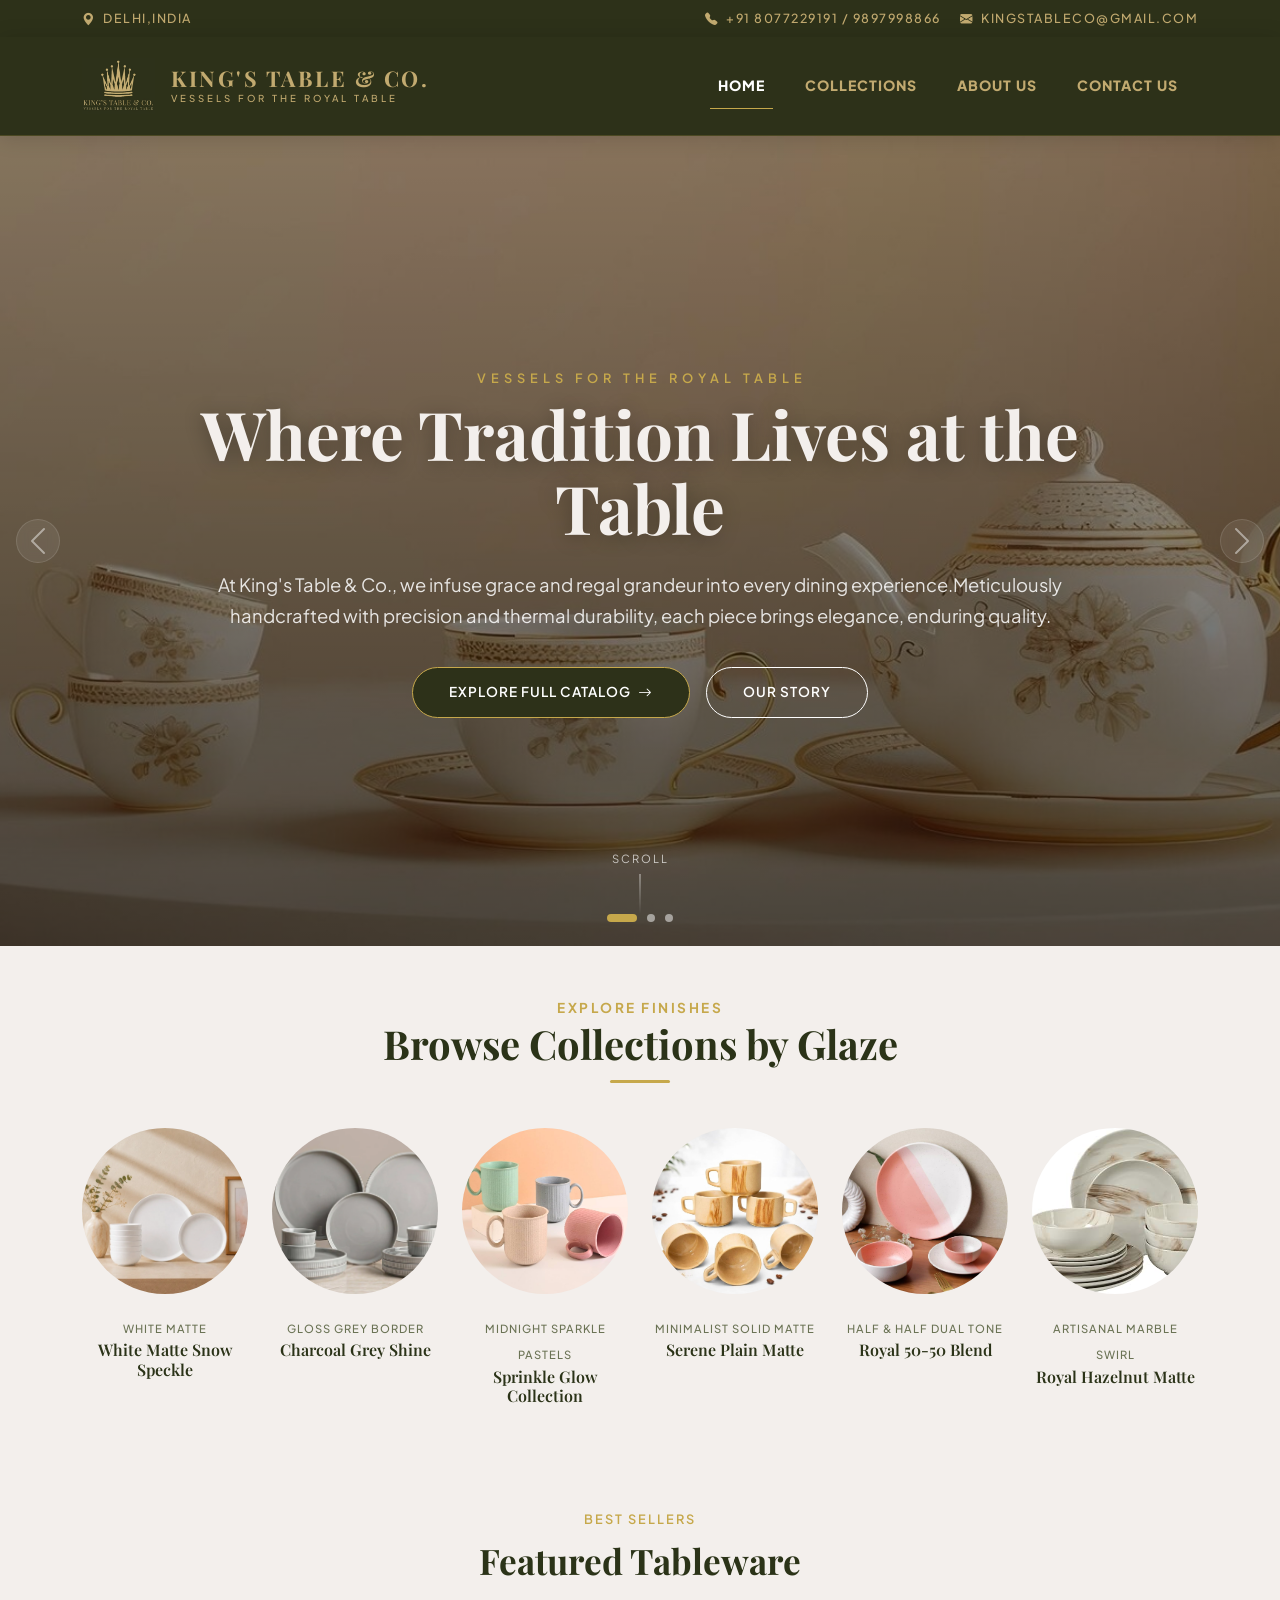
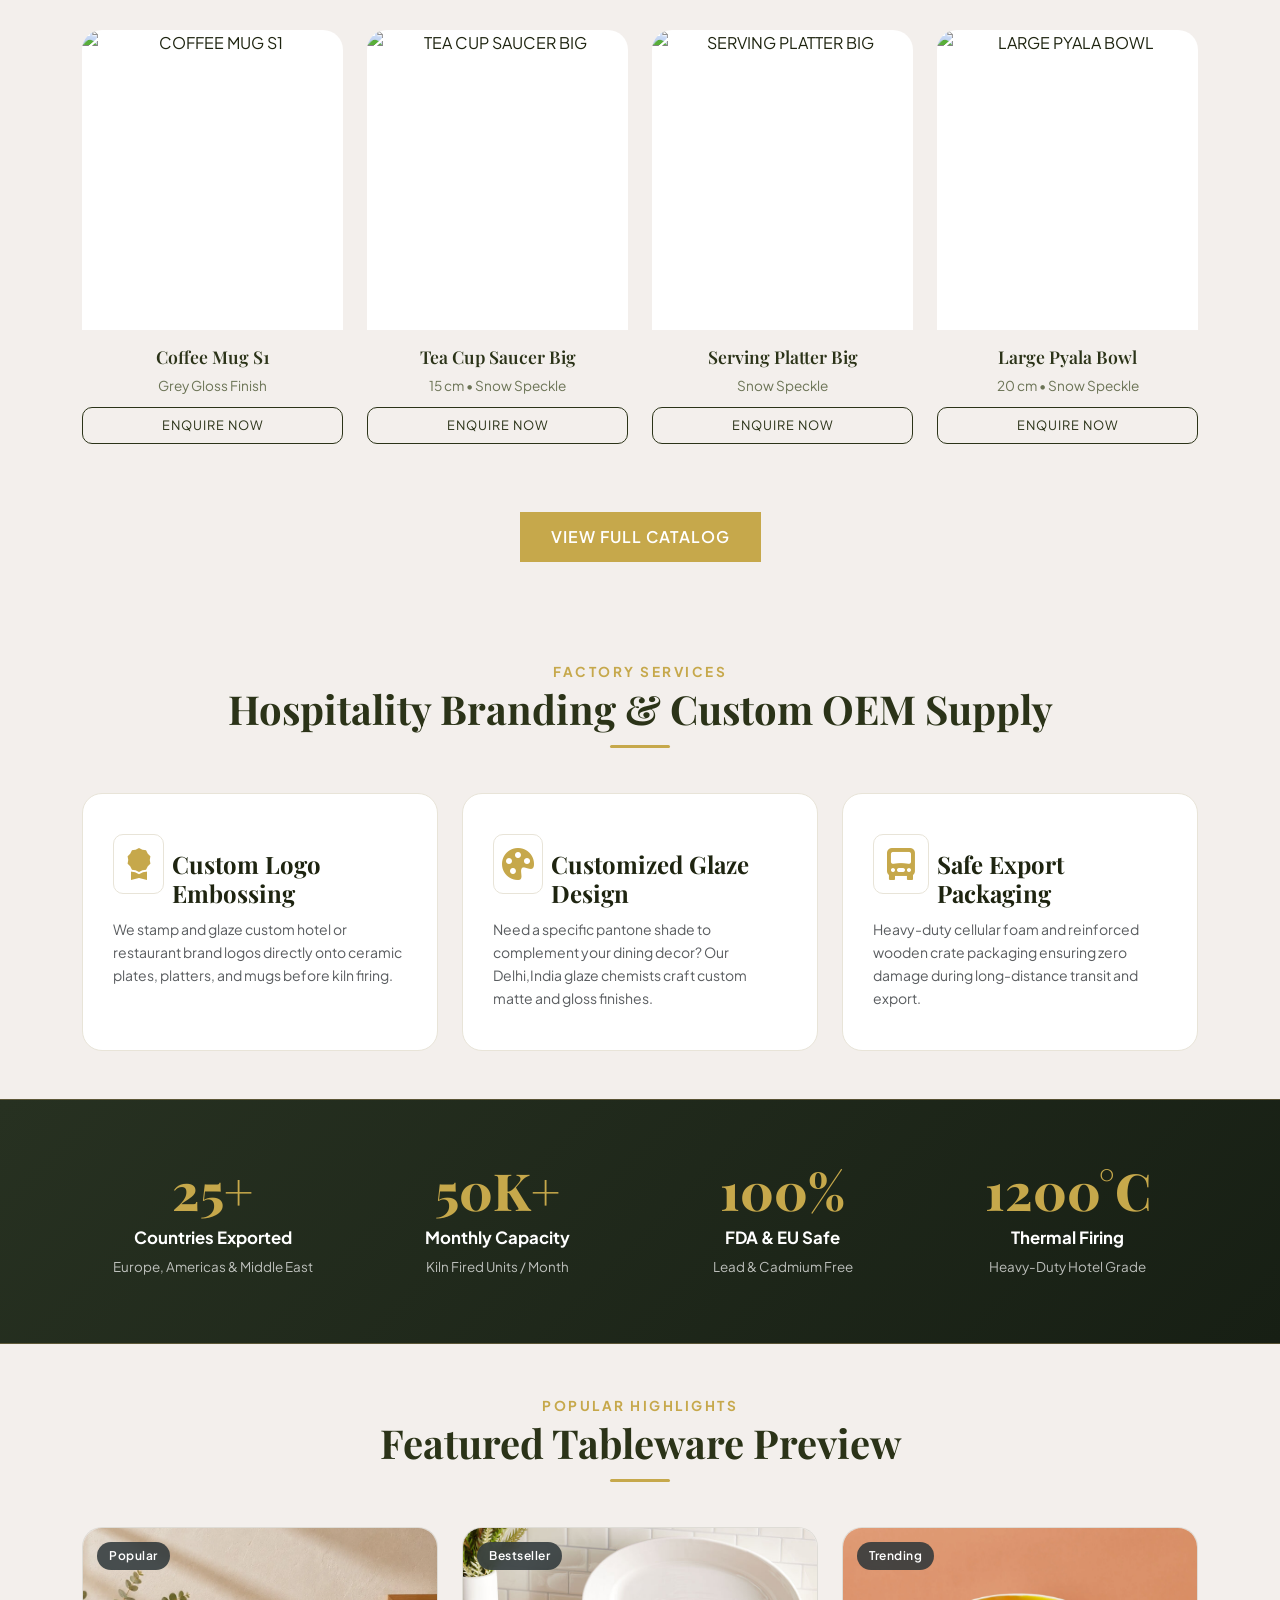
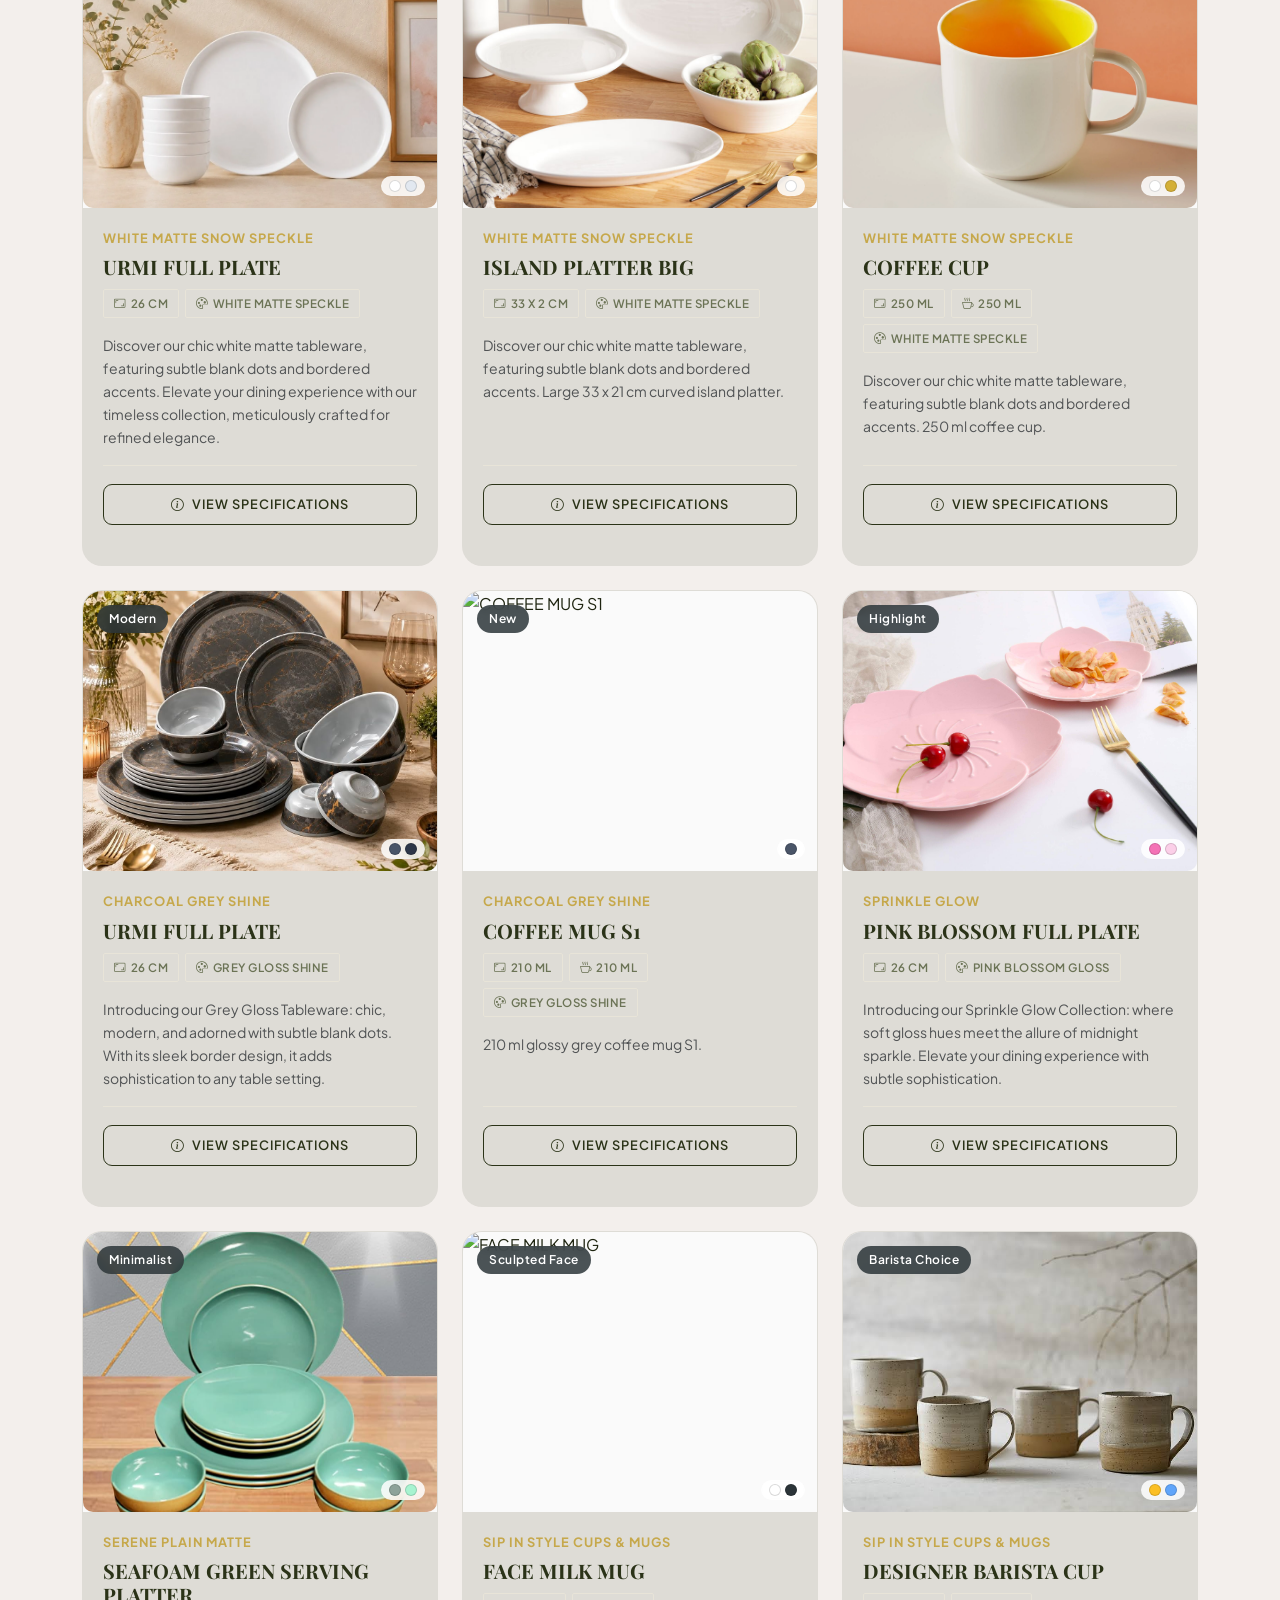
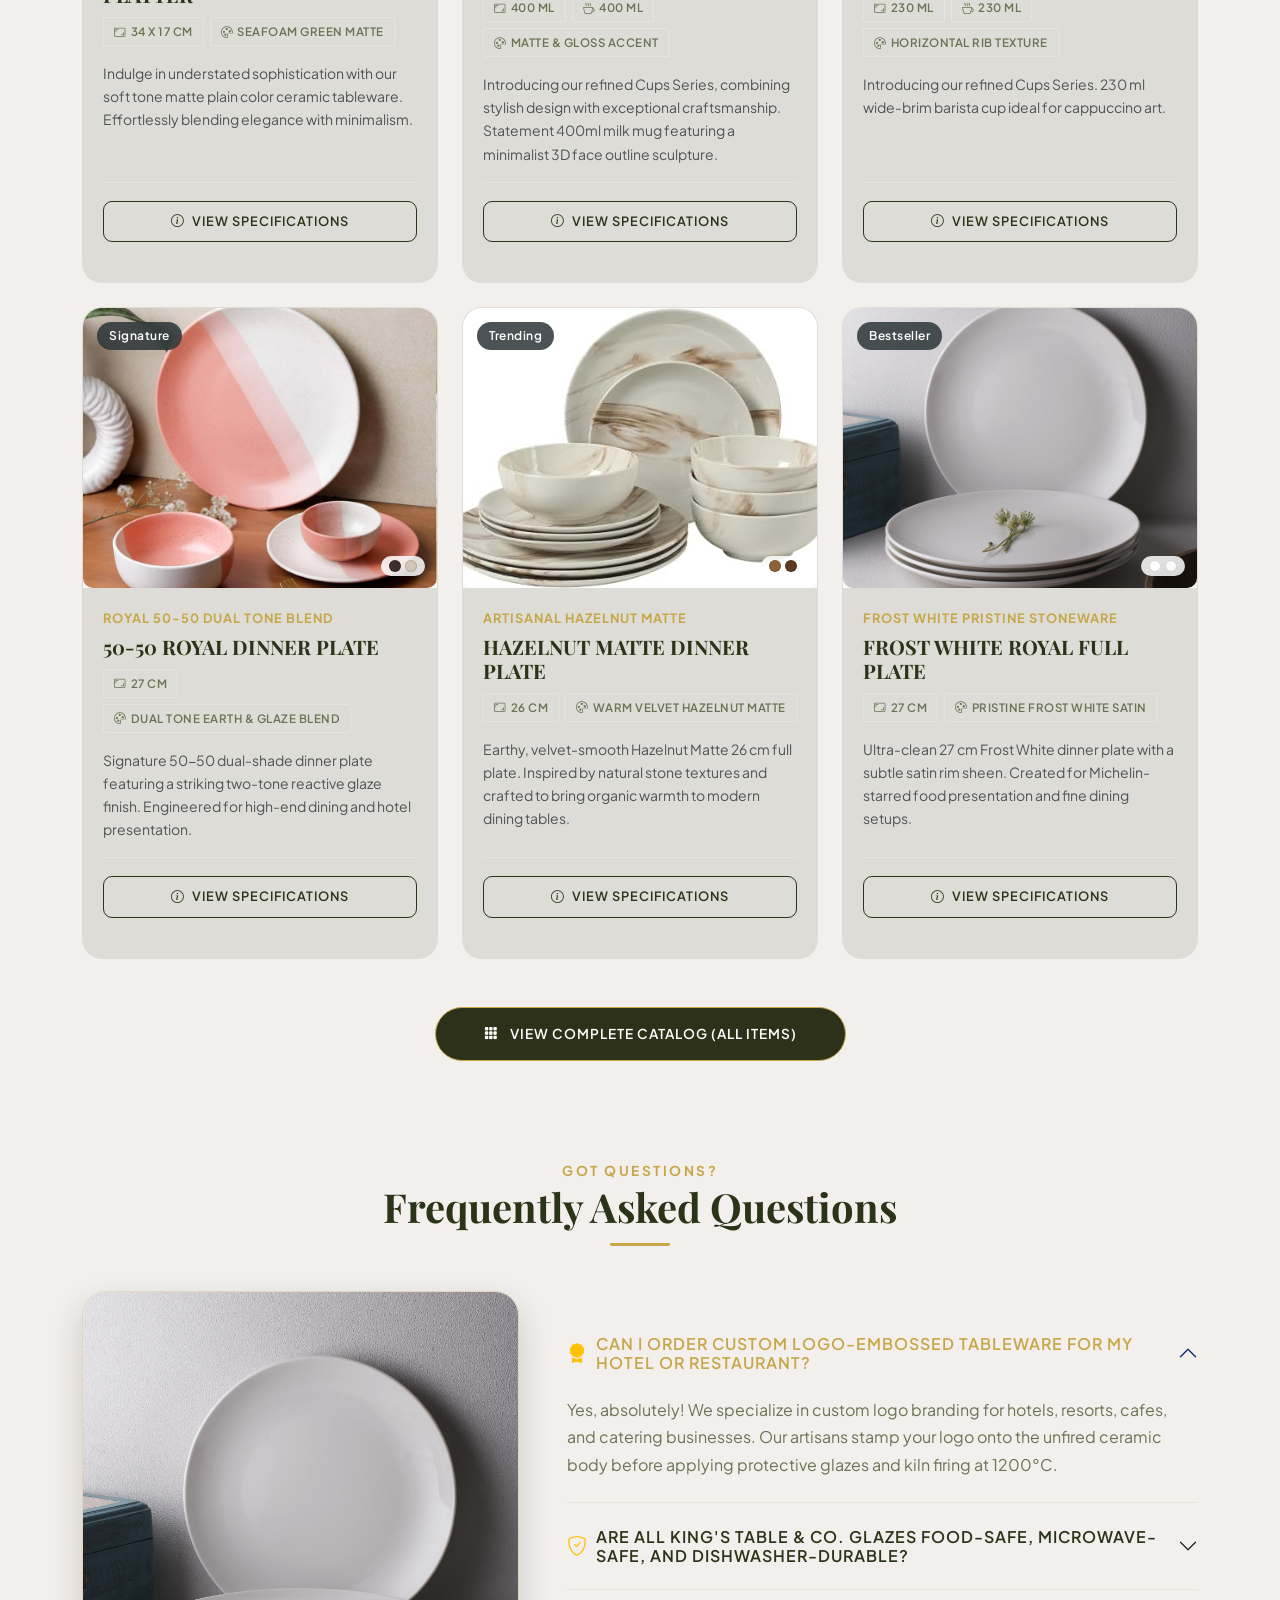
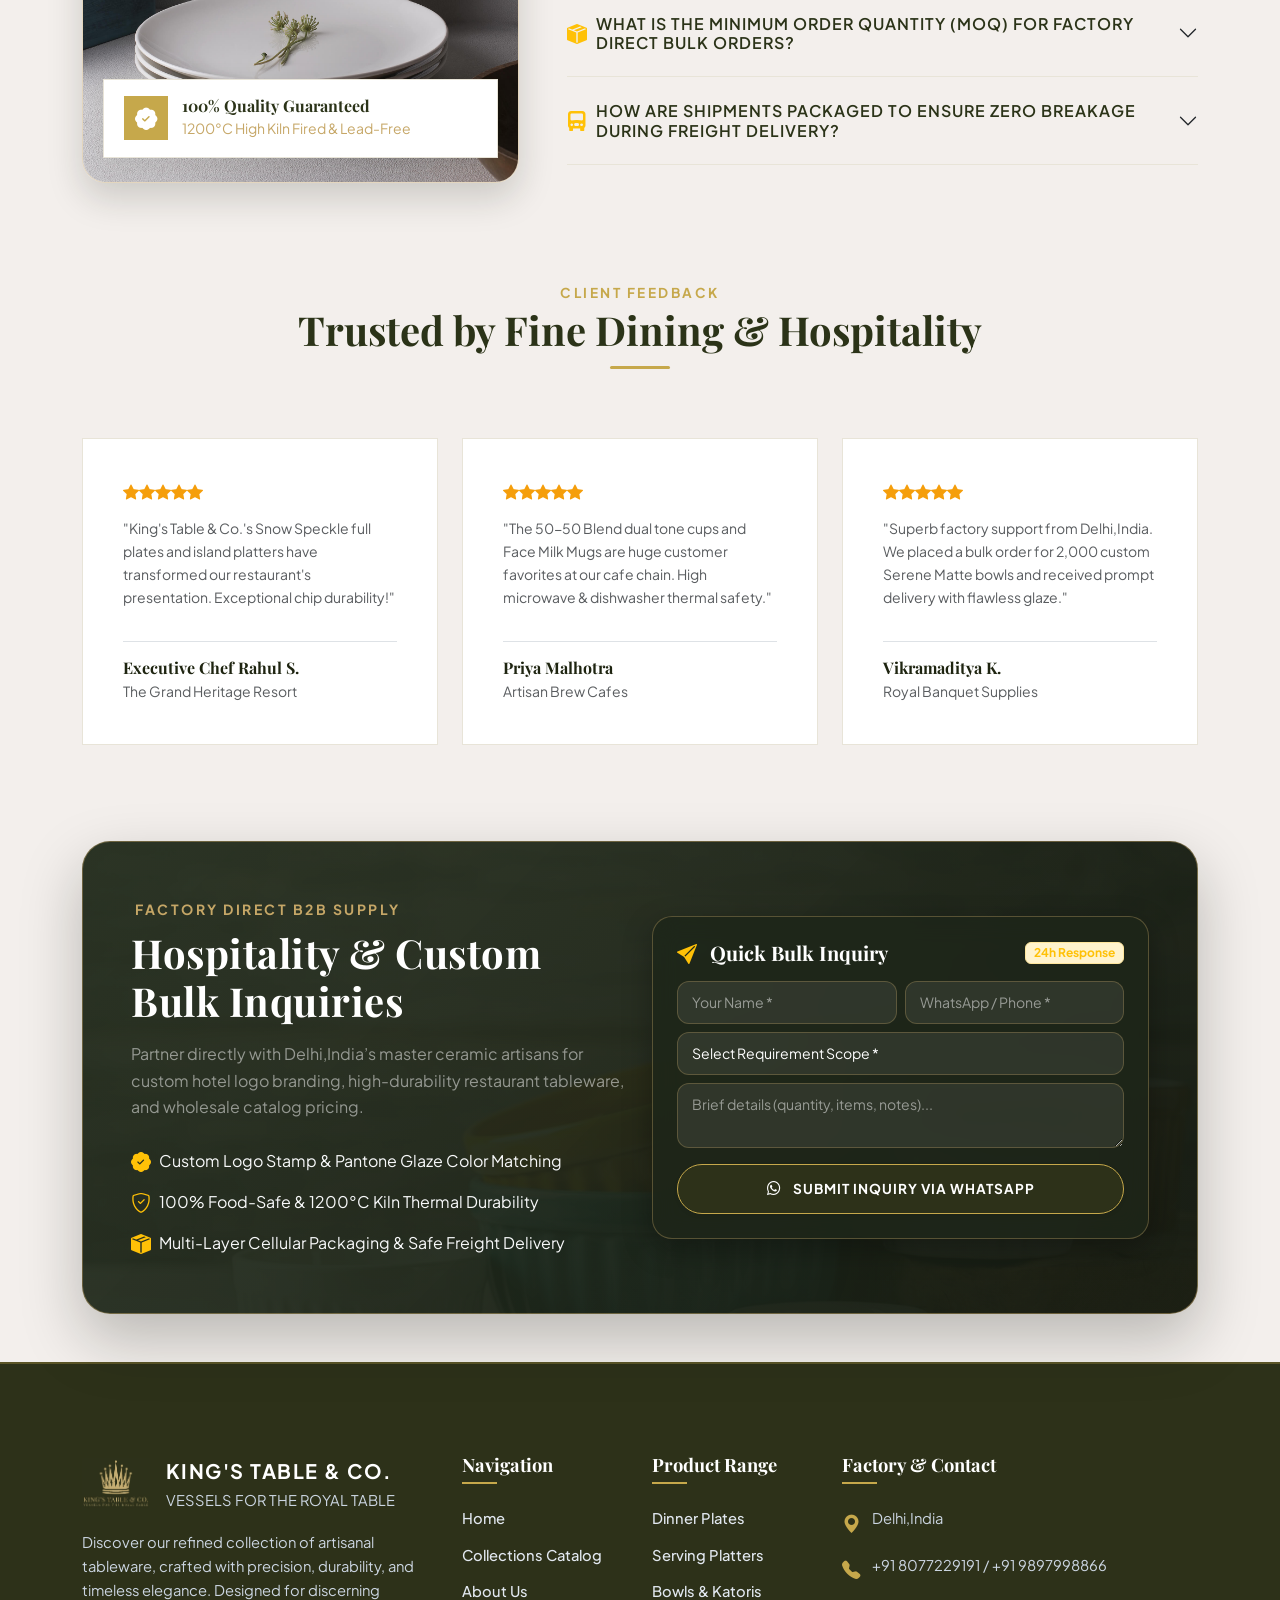
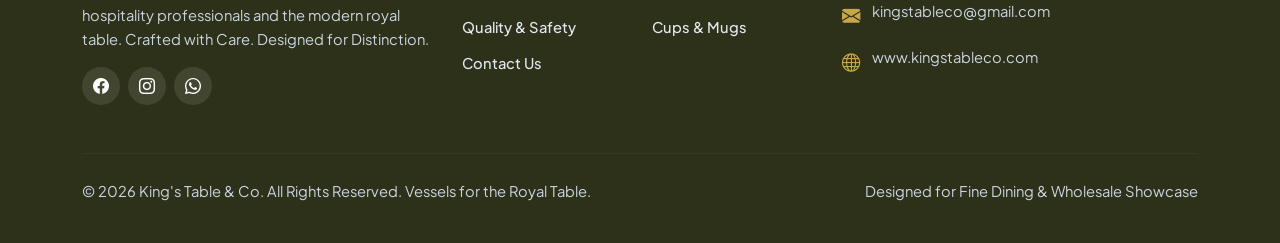
==== commit 45a91c12: "final changes" ====
--- a/index.html
+++ b/index.html
@@ -20,10 +20,9 @@
 </head>  <body>
     <!-- Top Announcement Bar -->
     <div class="top-bar d-none d-md-block">
-      <div class="container d-flex justify-content-between align-items-center">
+      <div class="container d-flex justify-content-between align-items-center toptext">
         <div>
-          <i class="bi bi-geo-alt-fill text-warning me-1"></i> Khurja Artisanal
-          Ceramic Tradition, UP, India
+          <i class="bi bi-geo-alt-fill   me-1"></i> Delhi,India
         </div>
         <div>
           <span class="me-3"
@@ -82,15 +81,7 @@
             <li class="nav-item">
               <a class="nav-link" href="contact.html">Contact Us</a>
             </li>
-            <li class="nav-item ms-lg-3 mt-2 mt-lg-0">
-              <a
-                href="https://wa.me/918077229191?text=Hello%20King%27s%20Table%20%26%20Co.%2C%20I%20would%20like%20to%20request%20the%20royal%20tableware%20catalog."
-                target="_blank"
-                class="btn btn-primary-custom py-2 px-4 fs-6"
-              >
-                <i class="bi bi-whatsapp me-1"></i> Inquire Catalog
-              </a>
-            </li>
+            
           </ul>
         </div>
       </div>
@@ -212,9 +203,7 @@
                     Custom Ceramic Supply for Hotels & Dining
                   </h1>
                   <p class="hero-desc">
-                    Direct factory supply for luxury hotels, restaurants, cafes,
-                    and wholesale distributors. Custom colors and high chip
-                    resistance guaranteed.
+                    Direct factory supply for luxury hotels, restaurants, cafés, and commercial hospitality businesses. Custom colors and high chip resistance, designed to meet demanding professional use.
                   </p>
                   <div class="d-flex flex-wrap gap-3 justify-content-center">
                     <a href="contact.html" class="btn btn-primary-custom"
@@ -263,7 +252,7 @@
     </section>
 
     <!-- Browse Collections by Finish (Visual Tile Cards Grid) -->
-    <section class="py-5 " style="background-color: #F3E7DC;">
+    <section class="py-5 " style="background-color: #f3efec;">
       <div class="container">
         <div class="section-title-wrap">
           <span class="section-tag">Explore Finishes</span>
@@ -350,7 +339,7 @@
     </section>
 
     <!-- Featured Products Section -->
-    <section class="py-5" style="background-color: #F3E7DC;">
+    <section class="py-5" style="background-color: #f3efec;">
       <div class="container">
         <div class="section-title-wrap text-center mb-5">
           <span class="section-tag" style="color: var(--primary-color); letter-spacing: 2px; text-transform: uppercase; font-size: 0.8rem; font-weight: 600;">Best Sellers</span>
@@ -411,7 +400,7 @@
     </section>
 
     <!-- NEW HOMEPAGE SECTION 1: Hospitality Branding & Custom OEM Services -->
-    <section class="py-5" style="background-color: #F3E7DC;">
+    <section class="py-5" style="background-color: #f3efec;">
       <div class="container">
         <div class="section-title-wrap">
           <span class="section-tag">Factory Services</span>
@@ -454,7 +443,7 @@
               <div>
                 <p class="text-muted small mb-0">
                   Need a specific pantone shade to complement your dining decor?
-                  Our Khurja glaze chemists craft custom matte and gloss
+                  Our Delhi,India glaze chemists craft custom matte and gloss
                   finishes.
                 </p>
               </div>
@@ -486,7 +475,7 @@
     </section>
 
     <!-- Brand Stats Counter Strip -->
-     <section class="global-stats-strip" style="background-color: #F3E7DC;">
+     <section class="global-stats-strip" style="background-color: #f3efec;">
     <div class="container">
       <div class="row g-4">
         <div class="col-6 col-md-3">
@@ -522,7 +511,7 @@
   </section>
 
     
-    <section class="py-5" style="background-color: #F3E7DC;">
+    <section class="py-5" style="background-color: #f3efec;">
       <div class="container">
         <div class="section-title-wrap">
           <span class="section-tag">Popular Highlights</span>
@@ -545,7 +534,7 @@
     </section>
 
     <!-- NEW HOMEPAGE SECTION 2: Frequently Asked Questions (FAQ Accordion) -->
-    <section class="py-5 " style="background-color: #F3E7DC;">
+    <section class="py-5 " style="background-color: #f3efec;">
       <div class="container">
         <div class="section-title-wrap">
           <span class="section-tag">Got Questions?</span>
@@ -685,10 +674,7 @@
                   data-bs-parent="#faqAccordion"
                 >
                   <div class="accordion-body">
-                    We use multi-layer cellular bubble wrap, individual
-                    cardboard inner boxes, and reinforced wooden export crates
-                    to guarantee safe transport across India and international
-                    destinations from our Khurja factory.
+We use multi-layer cellular bubble wrap, individual cardboard inner boxes, and reinforced wooden export crates to ensure safe and secure transportation across India and international destinations.
                   </div>
                 </div>
               </div>
@@ -699,7 +685,7 @@
     </section>
 
     <!-- Testimonials & Client Trust Section -->
-    <section class=" py-5 " style="background-color: #F3E7DC;">
+    <section class=" py-5 " style="background-color: #f3efec;">
       <div class="container">
         <div class="section-title-wrap">
           <span class="section-tag">Client Feedback</span>
@@ -759,7 +745,7 @@
                   ><i class="bi bi-star-fill"></i>
                 </div>
                 <p class="text-muted small italic">
-                  "Superb factory support from Khurja. We placed a bulk order
+                  "Superb factory support from Delhi,India. We placed a bulk order
                   for 2,000 custom Serene Matte bowls and received prompt
                   delivery with flawless glaze."
                 </p>
@@ -775,7 +761,7 @@
     </section>
 
     <!-- CTA Banner Section with Background Image & Embedded Quick Inquiry Form -->
-    <section class="py-5" style="background-color: #F3E7DC;">
+    <section class="py-5" style="background-color: #f3efec;">
       <div class="container">
         <div class="catalog-cta-banner">
           <div class="row g-4 align-items-center">
@@ -788,7 +774,7 @@
                 Hospitality & Custom Bulk Inquiries
               </h2>
               <p class="text-white-50 mb-4 fs-6 leading-relaxed">
-                Partner directly with Khurja’s master ceramic artisans for custom hotel logo branding, high-durability restaurant tableware, and wholesale catalog pricing.
+                Partner directly with Delhi,India’s master ceramic artisans for custom hotel logo branding, high-durability restaurant tableware, and wholesale catalog pricing.
               </p>
               <div class="d-flex flex-column gap-2">
                 <div class="d-flex align-items-center gap-2 text-light">
@@ -849,7 +835,7 @@
 
     <!-- High-Contrast Site Footer -->
      
-   <footer class="site-footer" style="background-image: linear-gradient(rgba(0,0,0,0.55), rgba(0,0,0,0.55)), url('./img/banner2new.jpeg'); background-size: cover; background-position: center; background-repeat: no-repeat;">
+ <footer class="site-footer" style="background-color: #2d3119;">
       <div class="container">
         <div class="row g-4 mb-5">
           <div class="col-lg-4">
@@ -868,9 +854,10 @@
               </div>
             </div>
             <p class="mb-3">
-              Delve into our royal array of artisanal tableware. Masterfully
-              crafted with precision and thermal durability in Khurja, capturing
-              the essence of elegance for the royal dining table.
+              Discover our refined collection of artisanal tableware, crafted with precision, durability, and timeless elegance. Designed for discerning hospitality professionals and the modern royal table.
+
+Crafted with Care. Designed for Distinction.
+
             </p>
             <div class="d-flex gap-2">
               <a href="#" class="social-icon-btn"
@@ -912,8 +899,7 @@
               <li>
                 <i class="bi bi-geo-alt-fill"></i>
                 <span
-                  >Village Maujpur, Opp. Arshiya Limited, Sikri Road,
-                  Khurja-203131, District-Bulandshahar (U.P.), India</span
+                  >Delhi,India</span
                 >
               </li>
               <li>
@@ -1005,7 +991,7 @@
                     </tr>
                     <tr>
                       <th>Origin:</th>
-                      <td>Khurja, Uttar Pradesh, India</td>
+                      <td>Delhi,India, </td>
                     </tr>
                     <tr>
                       <th>Safety Standards:</th>
--- a/styles.css
+++ b/styles.css
@@ -80,7 +80,7 @@
 
 /* --- Top Announcement Bar --- */
 .top-bar {
-  background-color: var(--secondary-dark);   /* Deep Olive */
+  background-color: #2d3119;   /* Deep Olive */
   color: rgba(198, 168, 75, 0.9);
   font-size: 0.78rem;
   padding: 8px 0;
@@ -89,10 +89,13 @@
   border-bottom: none;
   text-transform: uppercase;
 }
+.toptext{
+  color: #c2aa70;
+}
 
 /* --- Navbar --- */
 .navbar {
-  background: #f3e7dc;  /* Dark Olive Green from logo */
+  background: #2d3119;  /* Dark Olive Green from logo */
   padding: 16px 0;
   transition: var(--transition);
   border-bottom: 1px solid rgba(198, 168, 75, 0.2);
@@ -124,7 +127,7 @@
 .navbar-brand span.brand-text {
   font-weight: 700;
   letter-spacing: 2.5px;
-  color: black;   /* Gold color */
+  color: #c2aa70;   /* Gold color */
   font-size: 1.35rem;
   font-family: var(--font-heading);
   text-transform: uppercase;
@@ -133,7 +136,7 @@
 .navbar-brand span.brand-tagline {
   font-size: 0.6rem;
   letter-spacing: 3px;
-  color: black;
+  color: #c2aa70;
   text-transform: uppercase;
   font-weight: 500;
   margin-top: 2px;
@@ -141,7 +144,7 @@
 
 .nav-link {
   font-weight: 500;
-  color: black !important;
+  color: #c2aa70 !important;
   margin: 0 12px;
   position: relative;
   transition: var(--transition);
@@ -152,7 +155,7 @@
 }
 
 .nav-link:hover, .nav-link.active {
-  color: #2d3119 !important;
+  color: #ffffff !important;
 }
 
 .nav-link::after {
@@ -264,7 +267,7 @@
   font-size: 4.2rem;
   font-weight: 700;
   line-height: 1.1;
-  color: #f3e7dc;
+  color: #f3efec;
   margin-bottom: 24px;
   font-family: var(--font-heading);
   text-shadow: 0 2px 20px rgba(0,0,0,0.3);
